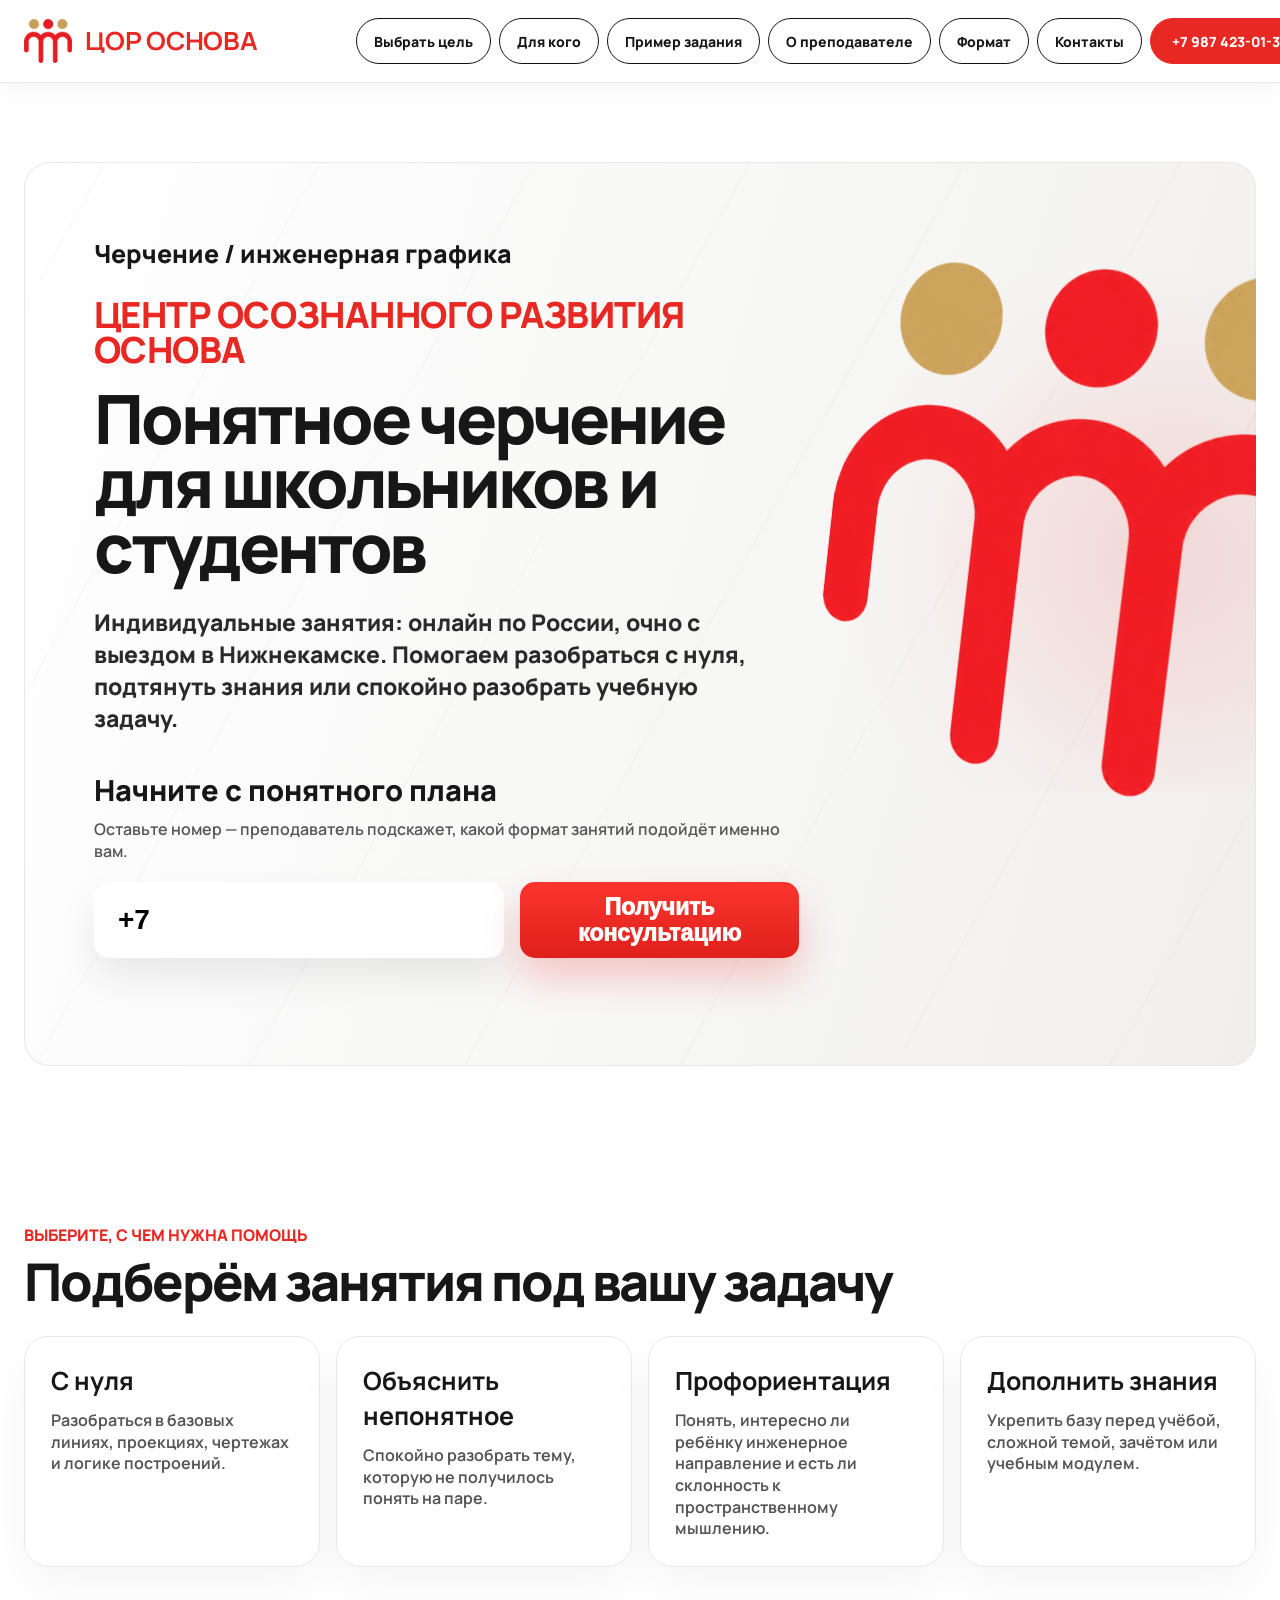
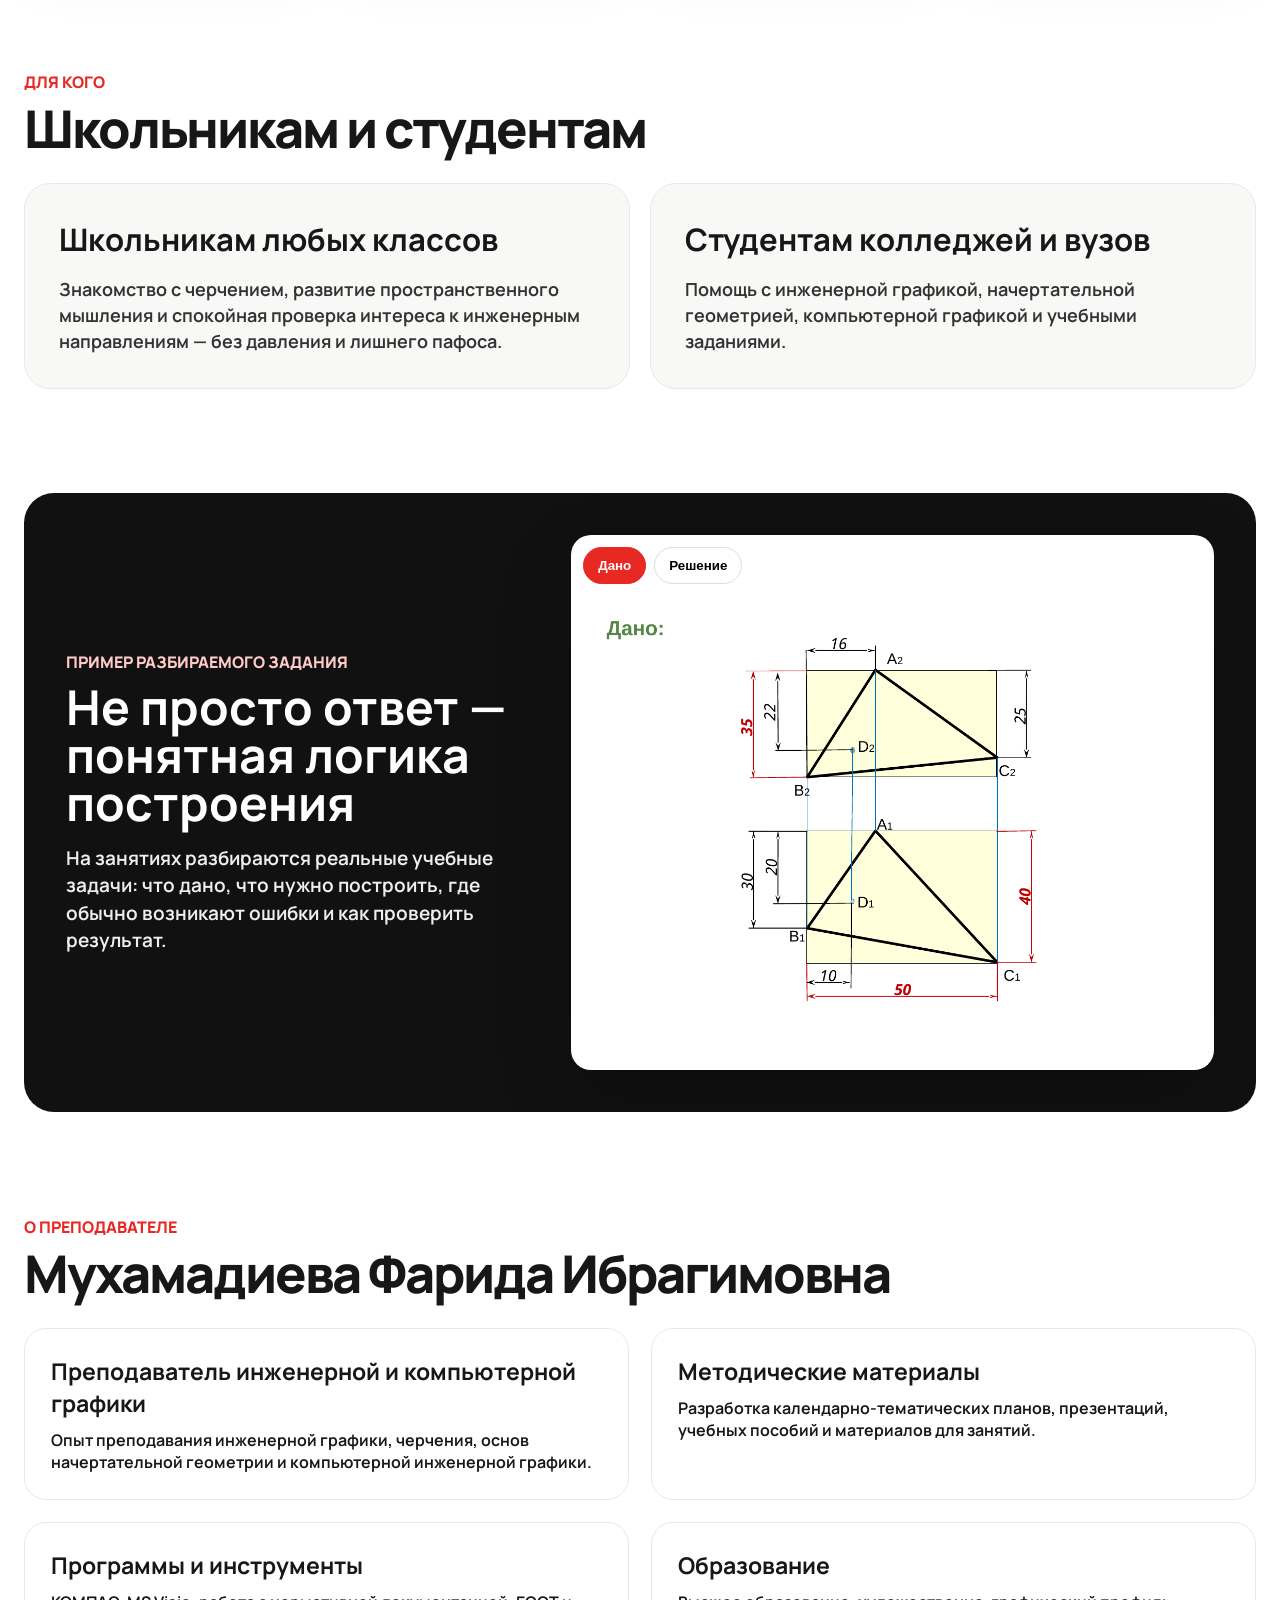
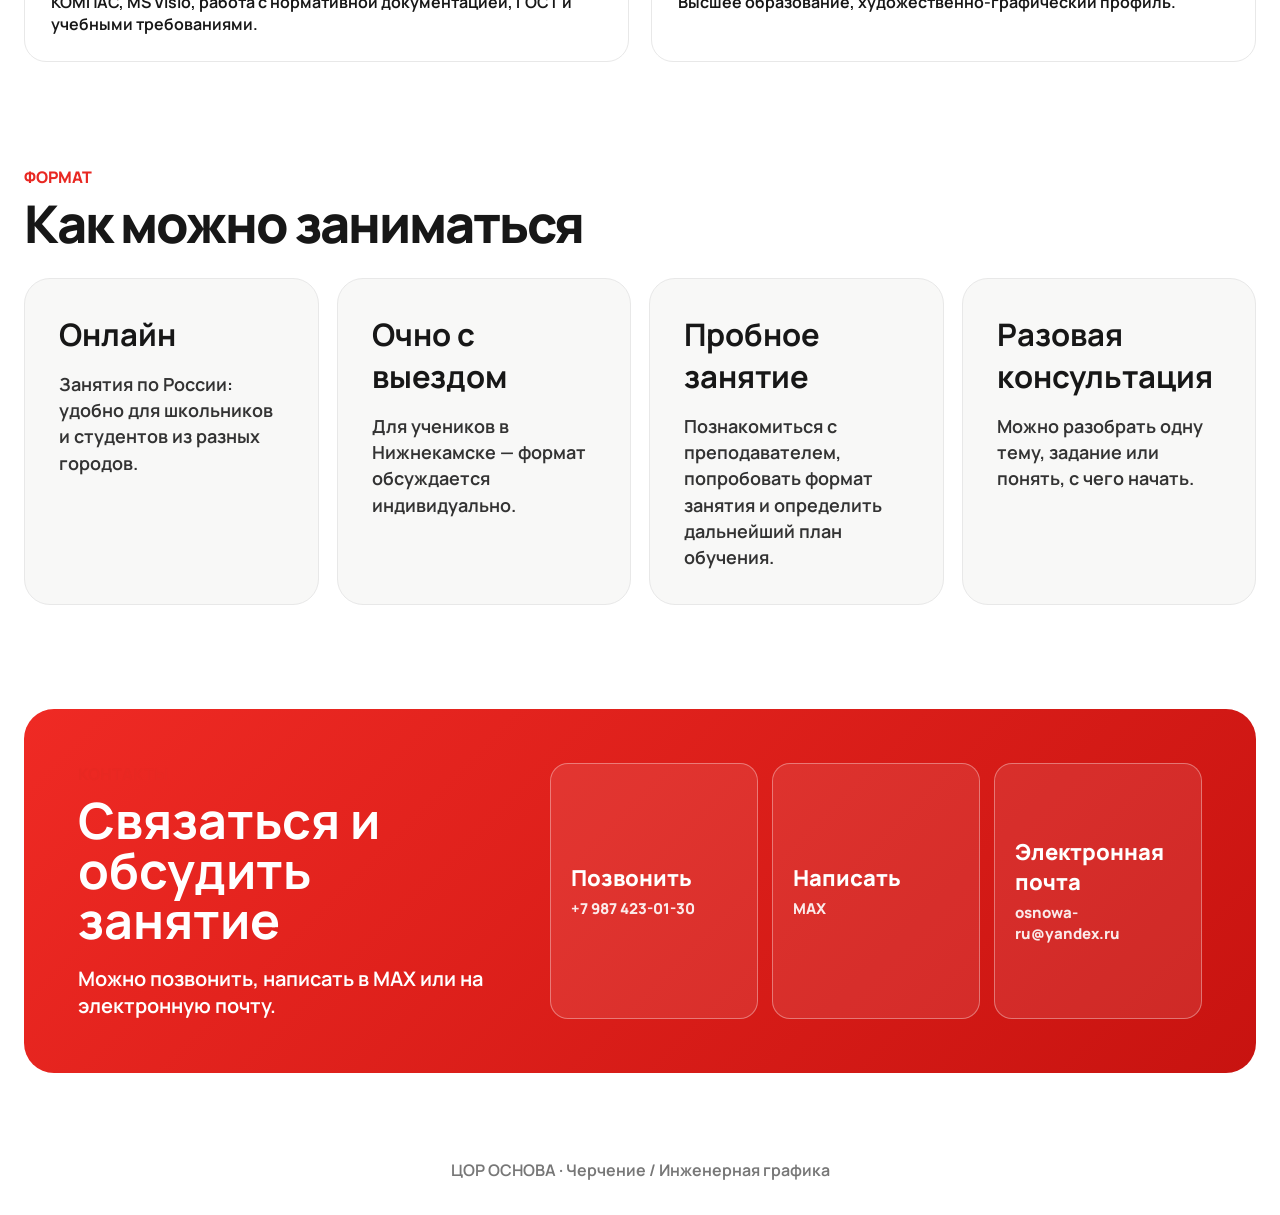
==== index.html @ dd980046 "Add files via upload" ====
<!doctype html>
<html lang="ru">
<head>
  <meta charset="utf-8" />
  <meta name="viewport" content="width=device-width, initial-scale=1" />
  <title>ЦОР ОСНОВА — Черчение / Инженерная графика</title>
  <meta name="description" content="Индивидуальные занятия по черчению и инженерной графике для школьников и студентов: онлайн по России, очно с выездом в Нижнекамске." />
  <link rel="icon" href="assets/favicon.png" />
  <link rel="apple-touch-icon" href="favicon/favicon-180.png" />
  <meta property="og:title" content="ЦОР ОСНОВА — Черчение / Инженерная графика" />
  <meta property="og:description" content="Индивидуальные занятия по черчению и инженерной графике для школьников и студентов." />
  <meta property="og:image" content="assets/og-image.png" />
  <link rel="stylesheet" href="css/style.css" />
  <link rel="stylesheet" href="css/responsive.css" />
  <link rel="stylesheet" href="css/animations.css" />
</head>
<body>
<div class="page">
<header class="topbar">
  <div class="wrap nav">
    <a class="brand" href="#top" aria-label="ЦОР ОСНОВА"><img src="assets/logo-symbol.png" alt=""><span>ЦОР ОСНОВА</span></a>
    <nav class="menu" aria-label="Навигация">
      <a class="pill" href="#goal">Выбрать цель</a><a class="pill" href="#for">Для кого</a><a class="pill" href="#task">Пример задания</a><a class="pill" href="#about">О преподавателе</a><a class="pill" href="#format">Формат</a><a class="pill" href="#contacts">Контакты</a><a class="pill phone" href="tel:+79874230130">+7 987 423-01-30</a>
    </nav>
  </div>
</header>
<main id="top">
  <section class="hero">
    <div class="wrap hero-card">
      <div class="hero-content">
        <div class="eyebrow">Черчение / инженерная графика</div>
        <div class="center-name">Центр осознанного развития ОСНОВА</div>
        <h1 class="h1">Понятное черчение для школьников и студентов</h1>
        <p class="lead">Индивидуальные занятия: онлайн по России, очно с выездом в Нижнекамске. Помогаем разобраться с нуля, подтянуть знания или спокойно разобрать учебную задачу.</p>
        <h2 class="form-title">Начните с понятного плана</h2>
        <p class="form-sub">Оставьте номер — преподаватель подскажет, какой формат занятий подойдёт именно вам.</p>
        <form class="lead-form" id="leadForm">
          <input class="phone-input" id="phoneInput" inputmode="numeric" autocomplete="tel" value="+7" aria-label="Номер телефона" />
          <button class="submit" type="submit">Получить<br>консультацию</button>
        </form>
        <div class="status" id="status"></div>
      </div>
      <div class="hero-logo" aria-hidden="true"><img src="assets/logo-symbol.png" alt=""></div>
    </div>
  </section>

  <section id="goal"><div class="wrap"><div class="section-kicker">Выберите, с чем нужна помощь</div><h2 class="section-title">Подберём занятия под вашу задачу</h2><div class="choices"><article class="choice"><h3>С нуля</h3><p>Разобраться в базовых линиях, проекциях, чертежах и логике построений.</p></article><article class="choice"><h3>Объяснить непонятное</h3><p>Спокойно разобрать тему, которую не получилось понять на паре.</p></article><article class="choice"><h3>Профориентация</h3><p>Понять, интересно ли ребёнку инженерное направление и есть ли склонность к пространственному мышлению.</p></article><article class="choice"><h3>Дополнить знания</h3><p>Укрепить базу перед учёбой, сложной темой, зачётом или учебным модулем.</p></article></div></div></section>

  <section id="for"><div class="wrap"><div class="section-kicker">Для кого</div><h2 class="section-title">Школьникам и студентам</h2><div class="audience"><article class="big-card"><h3>Школьникам любых классов</h3><p>Знакомство с черчением, развитие пространственного мышления и спокойная проверка интереса к инженерным направлениям — без давления и лишнего пафоса.</p></article><article class="big-card"><h3>Студентам колледжей и вузов</h3><p>Помощь с инженерной графикой, начертательной геометрией, компьютерной графикой и учебными заданиями.</p></article></div></div></section>

  <section id="task"><div class="wrap task"><div><div class="section-kicker">Пример разбираемого задания</div><h2>Не просто ответ — понятная логика построения</h2><p>На занятиях разбираются реальные учебные задачи: что дано, что нужно построить, где обычно возникают ошибки и как проверить результат.</p></div><div class="slides"><div class="slide-tabs"><button class="tab active" data-slide="given">Дано</button><button class="tab" data-slide="solution">Решение</button></div><img id="taskImg" src="assets/task-given.png" alt="Пример задания из презентации"></div></div></section>

  <section id="about"><div class="wrap"><div class="section-kicker">О преподавателе</div><h2 class="section-title">Мухамадиева Фарида Ибрагимовна</h2><div class="portfolio"><article class="fact"><b>Преподаватель инженерной и компьютерной графики</b>Опыт преподавания инженерной графики, черчения, основ начертательной геометрии и компьютерной инженерной графики.</article><article class="fact"><b>Методические материалы</b>Разработка календарно-тематических планов, презентаций, учебных пособий и материалов для занятий.</article><article class="fact"><b>Программы и инструменты</b>КОМПАС, MS Visio, работа с нормативной документацией, ГОСТ и учебными требованиями.</article><article class="fact"><b>Образование</b>Высшее образование, художественно-графический профиль.</article></div></div></section>

  <section id="format"><div class="wrap"><div class="section-kicker">Формат</div><h2 class="section-title">Как можно заниматься</h2><div class="format"><article class="big-card"><h3>Онлайн</h3><p>Занятия по России: удобно для школьников и студентов из разных городов.</p></article><article class="big-card"><h3>Очно с выездом</h3><p>Для учеников в Нижнекамске — формат обсуждается индивидуально.</p></article><article class="big-card"><h3>Пробное занятие</h3><p>Познакомиться с преподавателем, попробовать формат занятия и определить дальнейший план обучения.</p></article><article class="big-card"><h3>Разовая консультация</h3><p>Можно разобрать одну тему, задание или понять, с чего начать.</p></article></div></div></section>

  <section id="contacts"><div class="wrap contact"><div><div class="section-kicker">Контакты</div><h2>Связаться и обсудить занятие</h2><p>Можно позвонить, написать в MAX или на электронную почту.</p></div><div class="contact-grid"><a class="contact-btn" href="tel:+79874230130">Позвонить<span>+7 987 423-01-30</span></a><a class="contact-btn" id="maxLink" href="max://user/+79874230130">Написать<span>MAX</span></a><a class="contact-btn" href="mailto:osnowa-ru@yandex.ru">Электронная почта<span>osnowa-ru@yandex.ru</span></a></div></div></section>
</main><footer class="footer">ЦОР ОСНОВА · Черчение / Инженерная графика</footer></div>
<div class="modal" id="setupModal"><div class="modal-card"><h3>Заявка готова, но Telegram ещё не подключён</h3><p>Чтобы номер реально приходил Фариде в Telegram, нужно вставить адрес Cloudflare Worker в строку <code>LEAD_ENDPOINT</code> в файле сайта.</p><p>Пока можно связаться через кнопки в блоке контактов.</p><button id="closeModal">Понятно</button></div></div>
<script src="js/app.js"></script>
</body>
</html>
---- css/style.css ----
@import url('https://fonts.googleapis.com/css2?family=Manrope:wght@500;600;700;800;900&display=swap');

    :root{--red:#e82822;--red2:#c91713;--black:#171717;--muted:#5e5e5e;--gold:#caa059;--line:#e8e8e8;--bg:#f7f7f6;--card:#fff;--radius:30px;--shadow:0 24px 70px rgba(15,15,15,.09);}
    *{box-sizing:border-box} html{scroll-behavior:smooth} body{margin:0;padding-top:82px;background:#fff;color:var(--black);font-family:Manrope,Inter,Arial,sans-serif;font-weight:650} a{text-decoration:none;color:inherit} img{max-width:100%;display:block;-webkit-user-drag:none;user-select:none} .page{overflow:hidden}.wrap{width:min(1280px,calc(100% - 48px));margin:auto}.topbar{position:fixed;top:0;left:0;right:0;width:100%;z-index:9999;background:rgba(255,255,255,.94);backdrop-filter:blur(16px);-webkit-backdrop-filter:blur(16px);border-bottom:1px solid var(--line);box-shadow:0 8px 24px rgba(0,0,0,.04)}.nav{height:82px;display:flex;align-items:center;gap:14px;flex-wrap:nowrap}.brand{display:flex;align-items:center;gap:13px;min-width:272px;margin-right:46px;white-space:nowrap;flex:0 0 auto}.brand img{width:48px;height:48px;object-fit:contain}.brand span{display:inline-block;font-size:25px;line-height:.98;color:var(--red);font-weight:700;letter-spacing:-.25px;text-transform:uppercase;font-family:'Arial Rounded MT Bold','Trebuchet MS',Manrope,Arial,sans-serif;transform:scaleX(1.055);transform-origin:left center}.menu{margin-left:auto;display:flex;align-items:center;gap:8px;flex-wrap:nowrap;min-width:0}.pill{height:46px;padding:0 17px;border:1.8px solid #111;border-radius:999px;display:inline-flex;align-items:center;justify-content:center;font-size:14px;font-weight:900;background:#fff;transition:.2s;white-space:nowrap;flex:0 0 auto}.pill:hover{transform:translateY(-2px);box-shadow:0 10px 25px rgba(0,0,0,.08)}.pill.phone{background:var(--red);border-color:var(--red);color:#fff;padding-inline:21px}.hero{margin-top:28px;margin-bottom:54px}.hero-card{position:relative;min-height:655px;border-radius:26px;background:linear-gradient(105deg,#fff 0%,#f6f6f5 62%,#f1efed 100%);box-shadow:inset 0 0 0 1px #e8e8e8;overflow:hidden;padding:74px 70px}.hero-card:before{content:"";position:absolute;inset:-20%;background:repeating-linear-gradient(119deg,transparent 0 185px,rgba(0,0,0,.055) 186px,transparent 188px);opacity:.38;z-index:0}.hero-card:after{content:"";position:absolute;right:-210px;top:110px;width:620px;height:520px;background:radial-gradient(circle at 50% 55%,rgba(232,40,34,.13) 0%,rgba(232,40,34,.07) 34%,rgba(232,40,34,.025) 55%,rgba(232,40,34,0) 76%);z-index:0;pointer-events:none}.hero-content{position:relative;z-index:2;max-width:705px}.eyebrow{font-size:25px;font-weight:950;margin-bottom:26px}.center-name{color:var(--red);font-size:36px;line-height:.98;font-weight:800;text-transform:uppercase;letter-spacing:-.55px;margin-bottom:18px;max-width:760px;font-family:'Arial Rounded MT Bold','Trebuchet MS',Manrope,Arial,sans-serif}.h1{font-size:68px;line-height:.95;letter-spacing:-3.2px;margin:0 0 28px;font-weight:950}.lead{max-width:680px;font-size:23px;line-height:1.38;margin:0 0 36px;color:#2a2a2a;font-weight:790}.lead b{color:#2a2a2a;font-weight:790}.form-title{font-size:29px;margin:0 0 8px;font-weight:950}.form-sub{margin:0 0 20px;color:#555;font-weight:600;font-size:16px}.lead-form{display:flex;gap:16px;align-items:stretch;max-width:755px}.phone-input{height:76px;flex:1;border:0;border-radius:15px;background:#fff;box-shadow:0 20px 38px rgba(0,0,0,.08);padding:0 24px;font-size:28px;font-weight:900;outline:none}.submit{height:76px;width:330px;border:0;border-radius:15px;background:linear-gradient(180deg,#fb352e,#df201b);color:#fff;font-size:23px;line-height:1.15;font-weight:950;cursor:pointer;box-shadow:0 20px 38px rgba(232,40,34,.24);transition:.2s}.submit:hover{transform:translateY(-2px)}.status{margin-top:12px;min-height:22px;color:#b80e09;font-size:15px;font-weight:800}.hero-logo{position:absolute;z-index:1;right:-92px;top:92px;width:545px;height:545px;transform:perspective(900px) rotateY(-16deg) rotateZ(7deg) translateZ(0);filter:none;opacity:.98;transform-style:preserve-3d}.hero-logo:before,.hero-logo:after{display:none}.hero-logo img{position:relative;z-index:2;width:100%;height:100%;object-fit:contain;filter:contrast(1.04) saturate(1.04);transform:translateZ(18px) scale(1.01);backface-visibility:hidden}section{padding:52px 0}.section-title{font-size:52px;line-height:1;letter-spacing:-2px;margin:0 0 28px;font-weight:950}.section-kicker{color:var(--red);font-weight:950;text-transform:uppercase;margin-bottom:10px}.choices{display:grid;grid-template-columns:repeat(4,1fr);gap:16px}.choice{min-height:185px;border:1px solid var(--line);border-radius:24px;background:#fff;padding:26px;box-shadow:0 20px 50px rgba(0,0,0,.04);transition:.2s}.choice:hover{transform:translateY(-6px);box-shadow:var(--shadow);border-color:#ffd3d0}.choice h3{font-size:25px;margin:0 0 12px}.choice p{margin:0;color:#555;line-height:1.35;font-weight:650}.audience{display:grid;grid-template-columns:1fr 1fr;gap:20px}.big-card{background:#f8f8f7;border:1px solid var(--line);border-radius:26px;padding:34px}.big-card h3{font-size:31px;margin:0 0 16px}.big-card p{font-size:18px;line-height:1.45;color:#333;margin:0}.task{display:grid;grid-template-columns:.85fr 1.15fr;gap:30px;align-items:center;background:#111;color:#fff;border-radius:30px;padding:42px;overflow:hidden}.task .section-kicker{color:#ffcbc8}.task h2{font-size:48px;line-height:1;margin:0 0 18px}.task p{font-size:19px;line-height:1.45;color:#eee;margin:0}.slides{border-radius:20px;background:#fff;padding:12px;box-shadow:0 30px 70px rgba(0,0,0,.25)}.slides img{border-radius:12px}.slide-tabs{display:flex;gap:8px;margin-bottom:10px}.tab{border:1px solid #ddd;background:#fff;border-radius:999px;padding:10px 14px;font-weight:900;cursor:pointer}.tab.active{background:var(--red);border-color:var(--red);color:#fff}.portfolio{display:grid;grid-template-columns:1fr 1fr;gap:22px}.fact{border:1px solid var(--line);border-radius:22px;padding:26px;background:#fff}.fact b{display:block;font-size:23px;margin-bottom:10px}.format{display:grid;grid-template-columns:repeat(4,1fr);gap:18px}.contact{background:linear-gradient(135deg,#ef2a24,#c81310);color:#fff;border-radius:30px;padding:54px;display:grid;grid-template-columns:.8fr 1.2fr;gap:38px}.contact h2{font-size:50px;line-height:1;margin:10px 0 20px}.contact p{font-size:20px;line-height:1.35;margin:0}.contact-grid{display:grid;grid-template-columns:repeat(3,1fr);gap:14px}.contact-btn{min-height:90px;border:1px solid rgba(255,255,255,.35);border-radius:18px;color:#fff;padding:20px;display:flex;flex-direction:column;justify-content:center;font-size:22px;font-weight:950;background:rgba(255,255,255,.09);transition:.2s}.contact-btn:hover{background:rgba(255,255,255,.18);transform:translateY(-2px)}.contact-btn span{font-size:15px;opacity:.9;margin-top:5px}.footer{text-align:center;color:#777;padding:34px 0}.modal{position:fixed;inset:0;background:rgba(0,0,0,.42);display:none;align-items:center;justify-content:center;z-index:60;padding:20px}.modal.open{display:flex}.modal-card{background:#fff;border-radius:22px;padding:28px;width:min(520px,100%);box-shadow:0 30px 120px rgba(0,0,0,.3)}.modal-card h3{font-size:28px;margin:0 0 10px}.modal-card p{color:#555;line-height:1.45}.modal-card code{background:#f4f4f4;padding:3px 6px;border-radius:6px}.modal-card button{margin-top:12px;background:#111;color:#fff;border:0;border-radius:12px;padding:14px 20px;font-weight:900;cursor:pointer}
    @media(max-width:1180px){.brand{min-width:auto;margin-right:22px}.brand span{font-size:23px;transform:scaleX(1.035)}.pill{padding:0 14px;font-size:13px}.hero-logo{right:-150px}.h1{font-size:58px}.center-name{font-size:31px}.choices{grid-template-columns:repeat(2,1fr)}.format{grid-template-columns:repeat(2,1fr)}}
    @media(max-width:900px){.nav{height:auto;padding:16px 0;align-items:flex-start;flex-direction:column}.menu{margin:0;width:100%;overflow-x:auto;padding-bottom:8px}.pill{flex:0 0 auto}.hero-card{padding:42px 28px;min-height:720px}.hero-logo{right:-95px;top:430px;width:350px;height:350px;opacity:.42}.h1{font-size:45px}.center-name{font-size:26px}.lead{font-size:19px}.lead-form{flex-direction:column}.submit{width:100%}.audience,.task,.portfolio,.format,.contact{grid-template-columns:1fr}.choices{grid-template-columns:1fr}.section-title{font-size:40px}.contact-grid{grid-template-columns:1fr}.wrap{width:min(100% - 28px,1280px)}}
---- css/responsive.css ----
/* Responsive rules are included in css/style.css to keep layout identical to v14. */
---- css/animations.css ----
/* Reserved for future animation tweaks. */
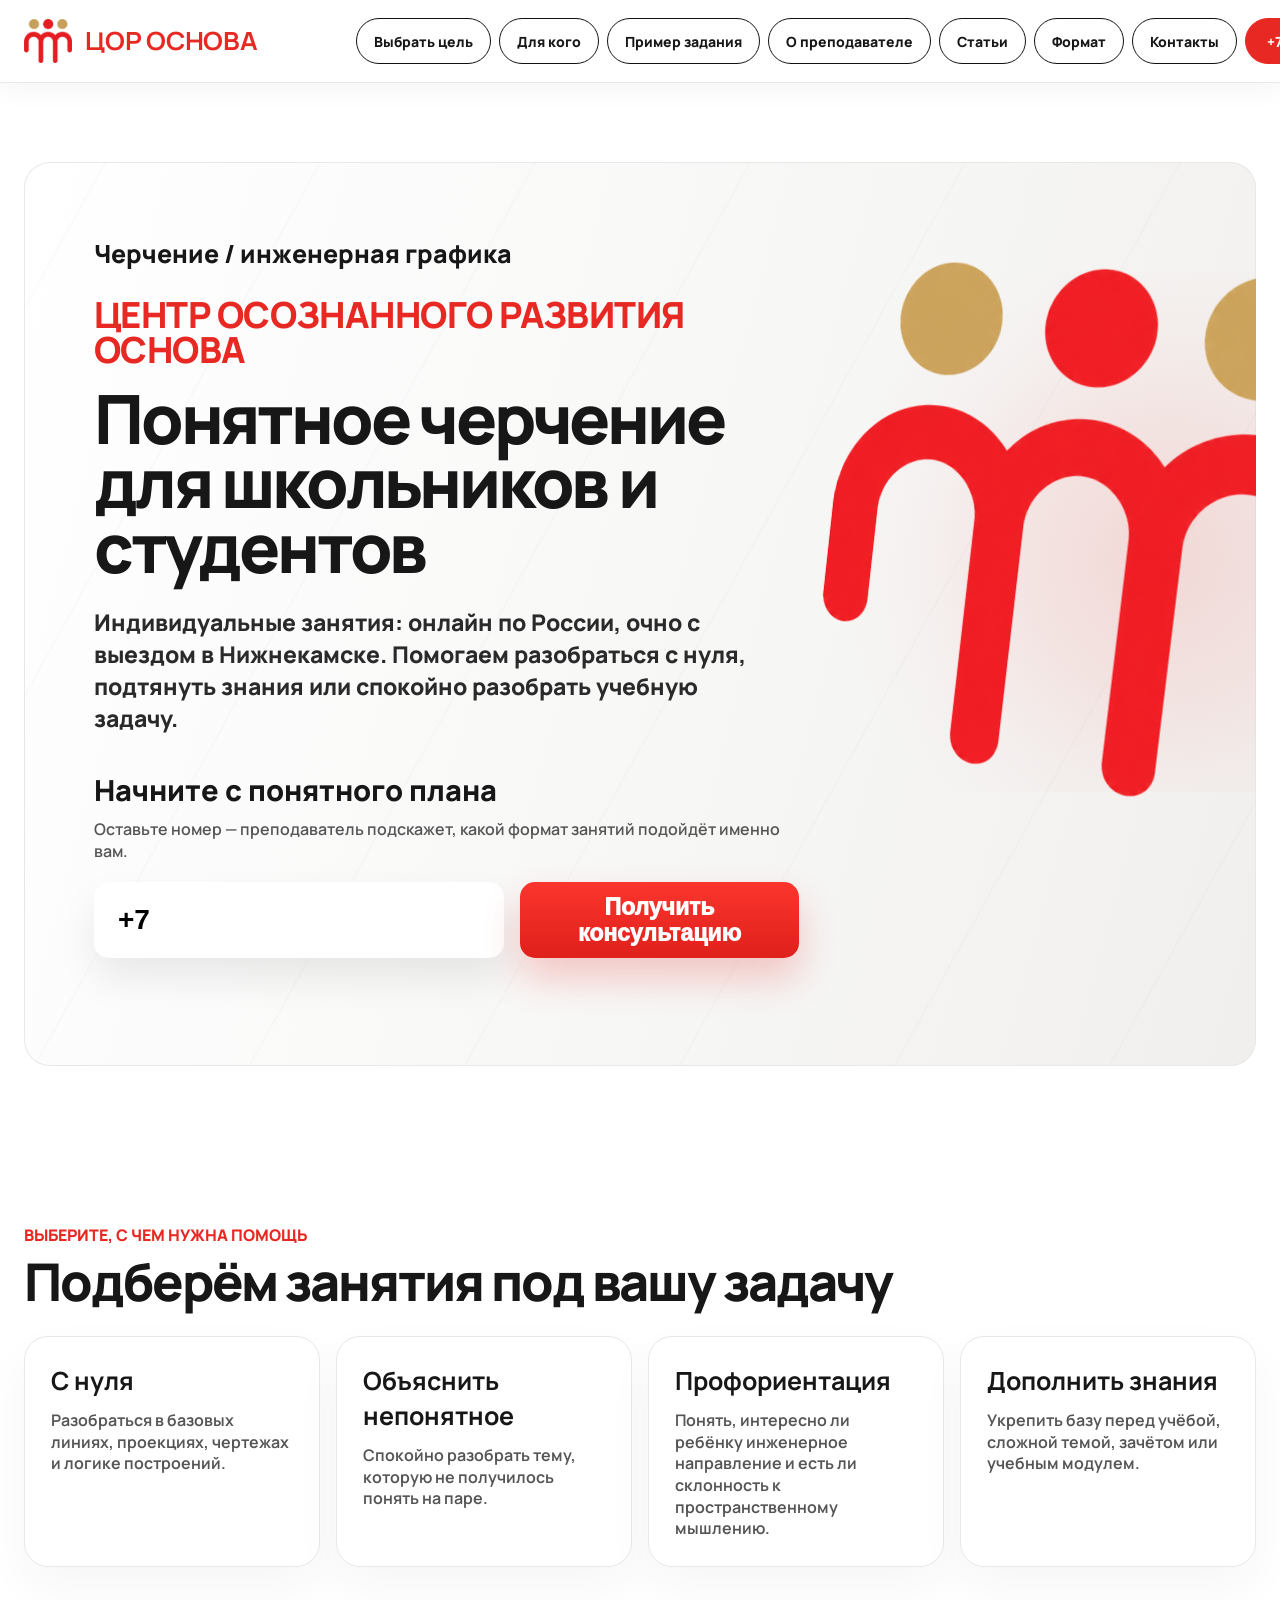
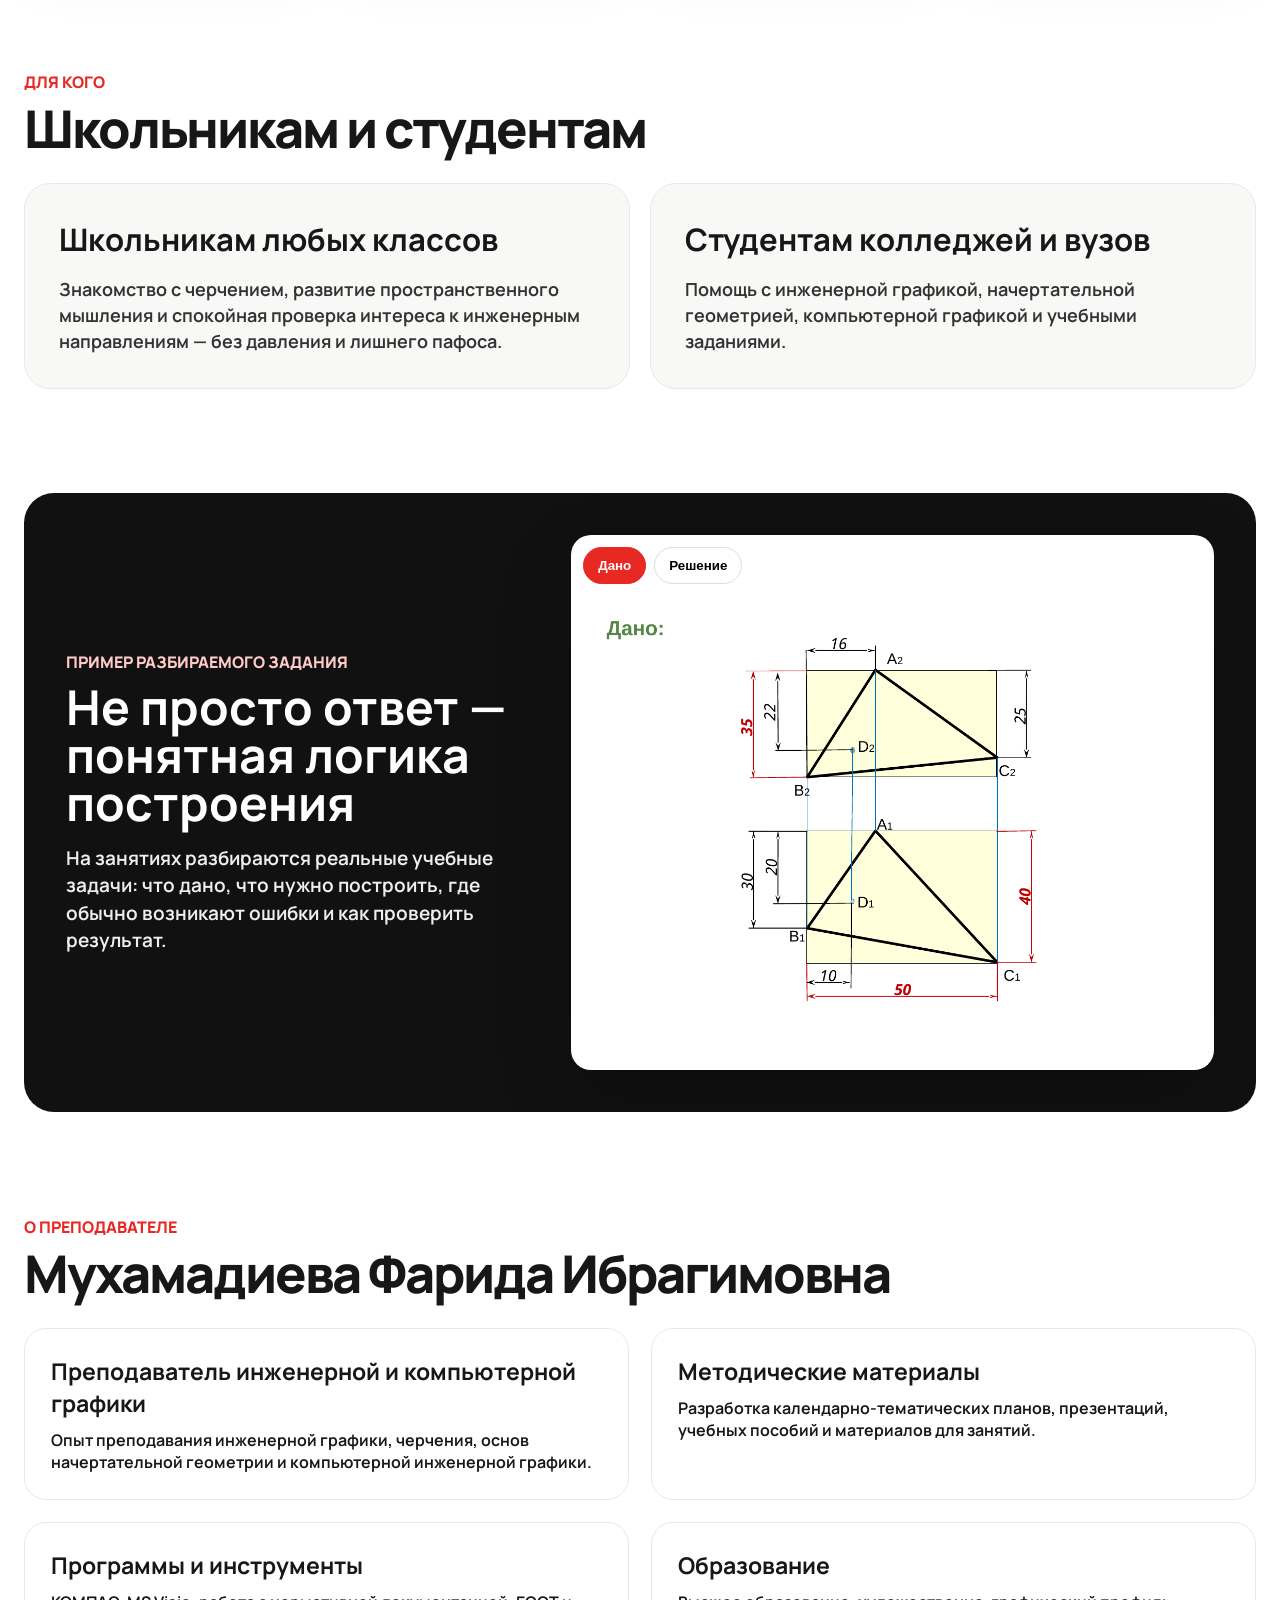
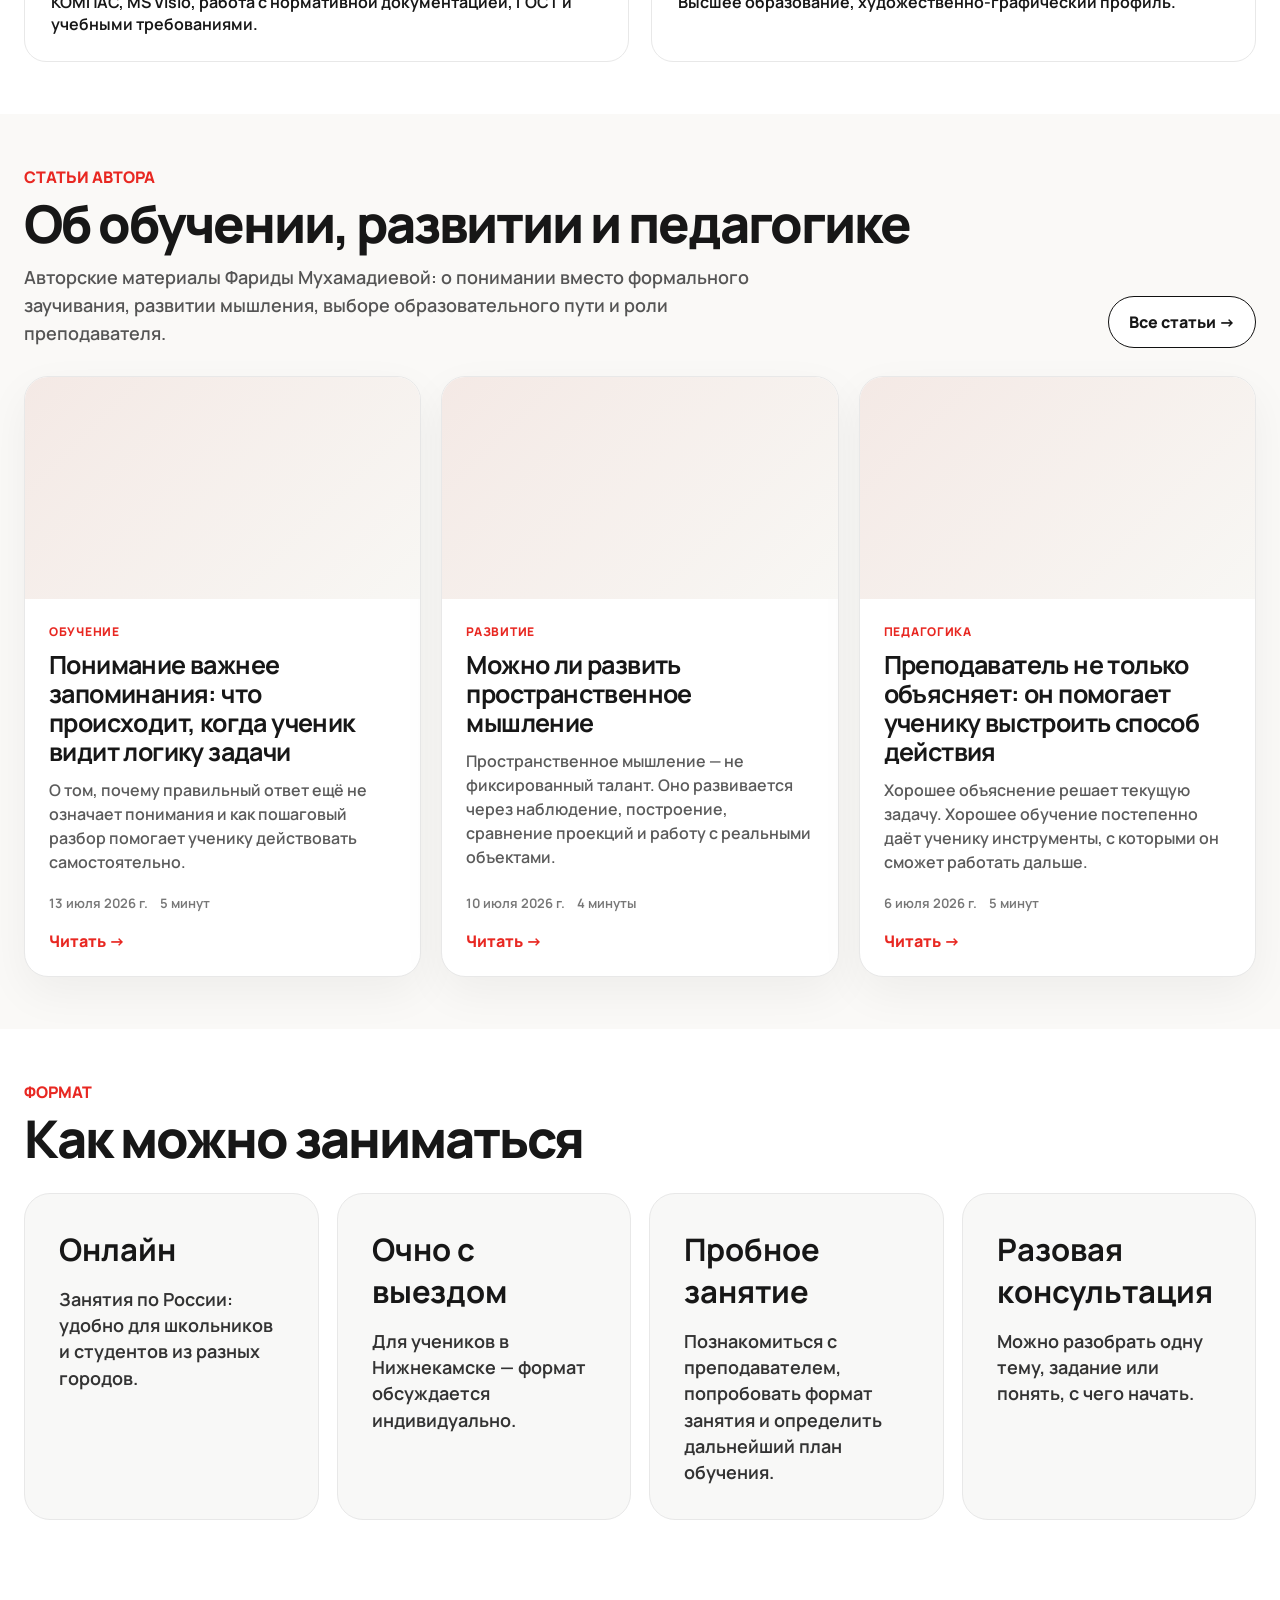
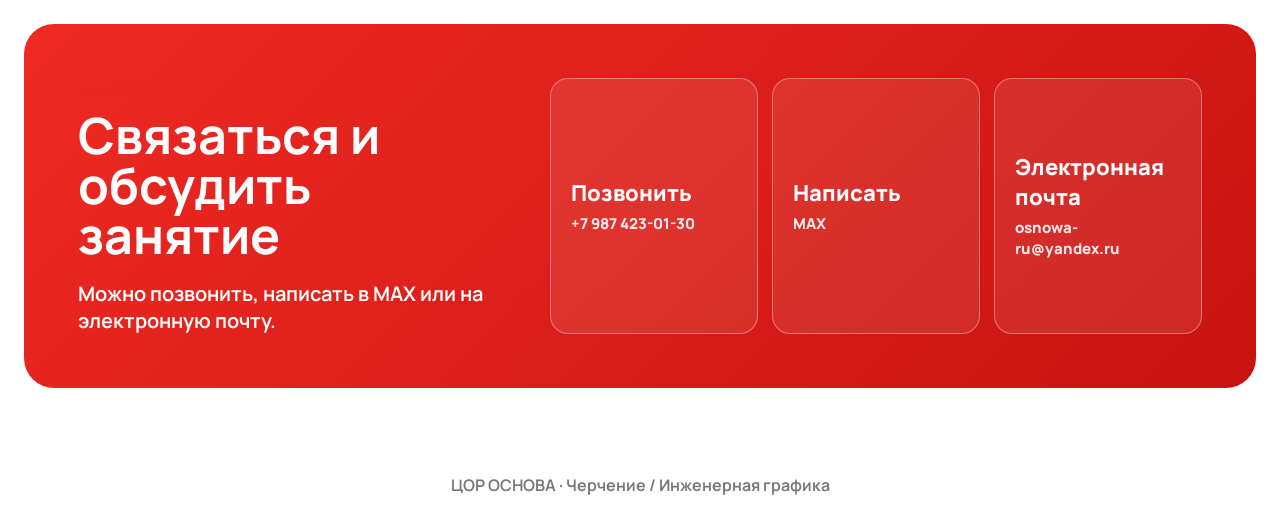
==== commit 93fcfb2d: "Add files via upload" ====
--- a/index.html
+++ b/index.html
@@ -19,8 +19,9 @@
 <header class="topbar">
   <div class="wrap nav">
     <a class="brand" href="#top" aria-label="ЦОР ОСНОВА"><img src="assets/logo-symbol.png" alt=""><span>ЦОР ОСНОВА</span></a>
-    <nav class="menu" aria-label="Навигация">
-      <a class="pill" href="#goal">Выбрать цель</a><a class="pill" href="#for">Для кого</a><a class="pill" href="#task">Пример задания</a><a class="pill" href="#about">О преподавателе</a><a class="pill" href="#format">Формат</a><a class="pill" href="#contacts">Контакты</a><a class="pill phone" href="tel:+79874230130">+7 987 423-01-30</a>
+    <button class="menu-toggle" id="menuToggle" type="button" aria-label="Открыть меню" aria-expanded="false"><span></span><span></span><span></span></button>
+    <nav class="menu" id="mainMenu" aria-label="Навигация">
+      <a class="pill" href="#goal">Выбрать цель</a><a class="pill" href="#for">Для кого</a><a class="pill" href="#task">Пример задания</a><a class="pill" href="#about">О преподавателе</a><a class="pill" href="#articles">Статьи</a><a class="pill" href="#format">Формат</a><a class="pill" href="#contacts">Контакты</a><a class="pill phone" href="tel:+79874230130">+7 987 423-01-30</a>
     </nav>
   </div>
 </header>
@@ -35,7 +36,7 @@
         <h2 class="form-title">Начните с понятного плана</h2>
         <p class="form-sub">Оставьте номер — преподаватель подскажет, какой формат занятий подойдёт именно вам.</p>
         <form class="lead-form" id="leadForm">
-          <input class="phone-input" id="phoneInput" inputmode="numeric" autocomplete="tel" value="+7" aria-label="Номер телефона" />
+          <input class="phone-input" id="phoneInput" inputmode="tel" autocomplete="tel" enterkeyhint="send" value="+7" aria-label="Номер телефона" />
           <button class="submit" type="submit">Получить<br>консультацию</button>
         </form>
         <div class="status" id="status"></div>
@@ -52,11 +53,17 @@
 
   <section id="about"><div class="wrap"><div class="section-kicker">О преподавателе</div><h2 class="section-title">Мухамадиева Фарида Ибрагимовна</h2><div class="portfolio"><article class="fact"><b>Преподаватель инженерной и компьютерной графики</b>Опыт преподавания инженерной графики, черчения, основ начертательной геометрии и компьютерной инженерной графики.</article><article class="fact"><b>Методические материалы</b>Разработка календарно-тематических планов, презентаций, учебных пособий и материалов для занятий.</article><article class="fact"><b>Программы и инструменты</b>КОМПАС, MS Visio, работа с нормативной документацией, ГОСТ и учебными требованиями.</article><article class="fact"><b>Образование</b>Высшее образование, художественно-графический профиль.</article></div></div></section>
 
+
+  <section id="articles" class="articles-home"><div class="wrap"><div class="articles-head"><div><div class="section-kicker">Статьи автора</div><h2 class="section-title">Об обучении, развитии и педагогике</h2><p class="articles-intro">Авторские материалы Фариды Мухамадиевой: о понимании вместо формального заучивания, развитии мышления, выборе образовательного пути и роли преподавателя.</p></div><a class="articles-all" href="articles.html">Все статьи →</a></div><div class="article-grid" id="homeArticles"><article class="article-card article-loading"><div class="article-cover"></div><div class="article-body"><span class="article-category">Загрузка</span><h3>Загружаем статьи…</h3></div></article></div></div></section>
+
   <section id="format"><div class="wrap"><div class="section-kicker">Формат</div><h2 class="section-title">Как можно заниматься</h2><div class="format"><article class="big-card"><h3>Онлайн</h3><p>Занятия по России: удобно для школьников и студентов из разных городов.</p></article><article class="big-card"><h3>Очно с выездом</h3><p>Для учеников в Нижнекамске — формат обсуждается индивидуально.</p></article><article class="big-card"><h3>Пробное занятие</h3><p>Познакомиться с преподавателем, попробовать формат занятия и определить дальнейший план обучения.</p></article><article class="big-card"><h3>Разовая консультация</h3><p>Можно разобрать одну тему, задание или понять, с чего начать.</p></article></div></div></section>
 
   <section id="contacts"><div class="wrap contact"><div><div class="section-kicker">Контакты</div><h2>Связаться и обсудить занятие</h2><p>Можно позвонить, написать в MAX или на электронную почту.</p></div><div class="contact-grid"><a class="contact-btn" href="tel:+79874230130">Позвонить<span>+7 987 423-01-30</span></a><a class="contact-btn" id="maxLink" href="max://user/+79874230130">Написать<span>MAX</span></a><a class="contact-btn" href="mailto:osnowa-ru@yandex.ru">Электронная почта<span>osnowa-ru@yandex.ru</span></a></div></div></section>
-</main><footer class="footer">ЦОР ОСНОВА · Черчение / Инженерная графика</footer></div>
+</main><a class="mobile-cta" href="#top" id="mobileCta">Получить консультацию</a><footer class="footer">ЦОР ОСНОВА · Черчение / Инженерная графика</footer></div>
 <div class="modal" id="setupModal"><div class="modal-card"><h3>Заявка готова, но Telegram ещё не подключён</h3><p>Чтобы номер реально приходил Фариде в Telegram, нужно вставить адрес Cloudflare Worker в строку <code>LEAD_ENDPOINT</code> в файле сайта.</p><p>Пока можно связаться через кнопки в блоке контактов.</p><button id="closeModal">Понятно</button></div></div>
+<script src="js/header.js"></script>
+<script src="js/articles-config.js"></script>
+<script src="js/articles.js"></script>
 <script src="js/app.js"></script>
 </body>
 </html>
--- a/css/style.css
+++ b/css/style.css
@@ -4,4 +4,53 @@
     *{box-sizing:border-box} html{scroll-behavior:smooth} body{margin:0;padding-top:82px;background:#fff;color:var(--black);font-family:Manrope,Inter,Arial,sans-serif;font-weight:650} a{text-decoration:none;color:inherit} img{max-width:100%;display:block;-webkit-user-drag:none;user-select:none} .page{overflow:hidden}.wrap{width:min(1280px,calc(100% - 48px));margin:auto}.topbar{position:fixed;top:0;left:0;right:0;width:100%;z-index:9999;background:rgba(255,255,255,.94);backdrop-filter:blur(16px);-webkit-backdrop-filter:blur(16px);border-bottom:1px solid var(--line);box-shadow:0 8px 24px rgba(0,0,0,.04)}.nav{height:82px;display:flex;align-items:center;gap:14px;flex-wrap:nowrap}.brand{display:flex;align-items:center;gap:13px;min-width:272px;margin-right:46px;white-space:nowrap;flex:0 0 auto}.brand img{width:48px;height:48px;object-fit:contain}.brand span{display:inline-block;font-size:25px;line-height:.98;color:var(--red);font-weight:700;letter-spacing:-.25px;text-transform:uppercase;font-family:'Arial Rounded MT Bold','Trebuchet MS',Manrope,Arial,sans-serif;transform:scaleX(1.055);transform-origin:left center}.menu{margin-left:auto;display:flex;align-items:center;gap:8px;flex-wrap:nowrap;min-width:0}.pill{height:46px;padding:0 17px;border:1.8px solid #111;border-radius:999px;display:inline-flex;align-items:center;justify-content:center;font-size:14px;font-weight:900;background:#fff;transition:.2s;white-space:nowrap;flex:0 0 auto}.pill:hover{transform:translateY(-2px);box-shadow:0 10px 25px rgba(0,0,0,.08)}.pill.phone{background:var(--red);border-color:var(--red);color:#fff;padding-inline:21px}.hero{margin-top:28px;margin-bottom:54px}.hero-card{position:relative;min-height:655px;border-radius:26px;background:linear-gradient(105deg,#fff 0%,#f6f6f5 62%,#f1efed 100%);box-shadow:inset 0 0 0 1px #e8e8e8;overflow:hidden;padding:74px 70px}.hero-card:before{content:"";position:absolute;inset:-20%;background:repeating-linear-gradient(119deg,transparent 0 185px,rgba(0,0,0,.055) 186px,transparent 188px);opacity:.38;z-index:0}.hero-card:after{content:"";position:absolute;right:-210px;top:110px;width:620px;height:520px;background:radial-gradient(circle at 50% 55%,rgba(232,40,34,.13) 0%,rgba(232,40,34,.07) 34%,rgba(232,40,34,.025) 55%,rgba(232,40,34,0) 76%);z-index:0;pointer-events:none}.hero-content{position:relative;z-index:2;max-width:705px}.eyebrow{font-size:25px;font-weight:950;margin-bottom:26px}.center-name{color:var(--red);font-size:36px;line-height:.98;font-weight:800;text-transform:uppercase;letter-spacing:-.55px;margin-bottom:18px;max-width:760px;font-family:'Arial Rounded MT Bold','Trebuchet MS',Manrope,Arial,sans-serif}.h1{font-size:68px;line-height:.95;letter-spacing:-3.2px;margin:0 0 28px;font-weight:950}.lead{max-width:680px;font-size:23px;line-height:1.38;margin:0 0 36px;color:#2a2a2a;font-weight:790}.lead b{color:#2a2a2a;font-weight:790}.form-title{font-size:29px;margin:0 0 8px;font-weight:950}.form-sub{margin:0 0 20px;color:#555;font-weight:600;font-size:16px}.lead-form{display:flex;gap:16px;align-items:stretch;max-width:755px}.phone-input{height:76px;flex:1;border:0;border-radius:15px;background:#fff;box-shadow:0 20px 38px rgba(0,0,0,.08);padding:0 24px;font-size:28px;font-weight:900;outline:none}.submit{height:76px;width:330px;border:0;border-radius:15px;background:linear-gradient(180deg,#fb352e,#df201b);color:#fff;font-size:23px;line-height:1.15;font-weight:950;cursor:pointer;box-shadow:0 20px 38px rgba(232,40,34,.24);transition:.2s}.submit:hover{transform:translateY(-2px)}.status{margin-top:12px;min-height:22px;color:#b80e09;font-size:15px;font-weight:800}.hero-logo{position:absolute;z-index:1;right:-92px;top:92px;width:545px;height:545px;transform:perspective(900px) rotateY(-16deg) rotateZ(7deg) translateZ(0);filter:none;opacity:.98;transform-style:preserve-3d}.hero-logo:before,.hero-logo:after{display:none}.hero-logo img{position:relative;z-index:2;width:100%;height:100%;object-fit:contain;filter:contrast(1.04) saturate(1.04);transform:translateZ(18px) scale(1.01);backface-visibility:hidden}section{padding:52px 0}.section-title{font-size:52px;line-height:1;letter-spacing:-2px;margin:0 0 28px;font-weight:950}.section-kicker{color:var(--red);font-weight:950;text-transform:uppercase;margin-bottom:10px}.choices{display:grid;grid-template-columns:repeat(4,1fr);gap:16px}.choice{min-height:185px;border:1px solid var(--line);border-radius:24px;background:#fff;padding:26px;box-shadow:0 20px 50px rgba(0,0,0,.04);transition:.2s}.choice:hover{transform:translateY(-6px);box-shadow:var(--shadow);border-color:#ffd3d0}.choice h3{font-size:25px;margin:0 0 12px}.choice p{margin:0;color:#555;line-height:1.35;font-weight:650}.audience{display:grid;grid-template-columns:1fr 1fr;gap:20px}.big-card{background:#f8f8f7;border:1px solid var(--line);border-radius:26px;padding:34px}.big-card h3{font-size:31px;margin:0 0 16px}.big-card p{font-size:18px;line-height:1.45;color:#333;margin:0}.task{display:grid;grid-template-columns:.85fr 1.15fr;gap:30px;align-items:center;background:#111;color:#fff;border-radius:30px;padding:42px;overflow:hidden}.task .section-kicker{color:#ffcbc8}.task h2{font-size:48px;line-height:1;margin:0 0 18px}.task p{font-size:19px;line-height:1.45;color:#eee;margin:0}.slides{border-radius:20px;background:#fff;padding:12px;box-shadow:0 30px 70px rgba(0,0,0,.25)}.slides img{border-radius:12px}.slide-tabs{display:flex;gap:8px;margin-bottom:10px}.tab{border:1px solid #ddd;background:#fff;border-radius:999px;padding:10px 14px;font-weight:900;cursor:pointer}.tab.active{background:var(--red);border-color:var(--red);color:#fff}.portfolio{display:grid;grid-template-columns:1fr 1fr;gap:22px}.fact{border:1px solid var(--line);border-radius:22px;padding:26px;background:#fff}.fact b{display:block;font-size:23px;margin-bottom:10px}.format{display:grid;grid-template-columns:repeat(4,1fr);gap:18px}.contact{background:linear-gradient(135deg,#ef2a24,#c81310);color:#fff;border-radius:30px;padding:54px;display:grid;grid-template-columns:.8fr 1.2fr;gap:38px}.contact h2{font-size:50px;line-height:1;margin:10px 0 20px}.contact p{font-size:20px;line-height:1.35;margin:0}.contact-grid{display:grid;grid-template-columns:repeat(3,1fr);gap:14px}.contact-btn{min-height:90px;border:1px solid rgba(255,255,255,.35);border-radius:18px;color:#fff;padding:20px;display:flex;flex-direction:column;justify-content:center;font-size:22px;font-weight:950;background:rgba(255,255,255,.09);transition:.2s}.contact-btn:hover{background:rgba(255,255,255,.18);transform:translateY(-2px)}.contact-btn span{font-size:15px;opacity:.9;margin-top:5px}.footer{text-align:center;color:#777;padding:34px 0}.modal{position:fixed;inset:0;background:rgba(0,0,0,.42);display:none;align-items:center;justify-content:center;z-index:60;padding:20px}.modal.open{display:flex}.modal-card{background:#fff;border-radius:22px;padding:28px;width:min(520px,100%);box-shadow:0 30px 120px rgba(0,0,0,.3)}.modal-card h3{font-size:28px;margin:0 0 10px}.modal-card p{color:#555;line-height:1.45}.modal-card code{background:#f4f4f4;padding:3px 6px;border-radius:6px}.modal-card button{margin-top:12px;background:#111;color:#fff;border:0;border-radius:12px;padding:14px 20px;font-weight:900;cursor:pointer}
     @media(max-width:1180px){.brand{min-width:auto;margin-right:22px}.brand span{font-size:23px;transform:scaleX(1.035)}.pill{padding:0 14px;font-size:13px}.hero-logo{right:-150px}.h1{font-size:58px}.center-name{font-size:31px}.choices{grid-template-columns:repeat(2,1fr)}.format{grid-template-columns:repeat(2,1fr)}}
     @media(max-width:900px){.nav{height:auto;padding:16px 0;align-items:flex-start;flex-direction:column}.menu{margin:0;width:100%;overflow-x:auto;padding-bottom:8px}.pill{flex:0 0 auto}.hero-card{padding:42px 28px;min-height:720px}.hero-logo{right:-95px;top:430px;width:350px;height:350px;opacity:.42}.h1{font-size:45px}.center-name{font-size:26px}.lead{font-size:19px}.lead-form{flex-direction:column}.submit{width:100%}.audience,.task,.portfolio,.format,.contact{grid-template-columns:1fr}.choices{grid-template-columns:1fr}.section-title{font-size:40px}.contact-grid{grid-template-columns:1fr}.wrap{width:min(100% - 28px,1280px)}}
-  +  
+
+/* Авторские статьи */
+.articles-home{background:#faf9f7}
+.articles-head{display:flex;align-items:flex-end;justify-content:space-between;gap:28px;margin-bottom:28px}
+.articles-head .section-title{margin-bottom:14px}
+.articles-intro{max-width:780px;margin:0;color:#555;font-size:18px;line-height:1.55;font-weight:600}
+.articles-all{flex:0 0 auto;border:1.8px solid #111;border-radius:999px;padding:14px 20px;font-weight:900;background:#fff;transition:.2s}
+.articles-all:hover{background:#111;color:#fff;transform:translateY(-2px)}
+.article-grid{display:grid;grid-template-columns:repeat(3,1fr);gap:20px}
+.article-card{display:flex;flex-direction:column;overflow:hidden;border-radius:24px;background:#fff;border:1px solid var(--line);box-shadow:0 16px 45px rgba(0,0,0,.05);transition:.22s}
+.article-card:hover{transform:translateY(-5px);box-shadow:var(--shadow)}
+.article-cover{aspect-ratio:16/9;background:linear-gradient(135deg,#f4e9e5,#f8f7f4);position:relative;overflow:hidden}
+.article-cover:before{display:none}
+.article-cover img{width:100%;height:100%;object-fit:cover}
+.article-body{padding:24px;display:flex;flex-direction:column;flex:1}
+.article-category{color:var(--red);font-size:12px;font-weight:900;text-transform:uppercase;letter-spacing:.06em}
+.article-card h3{font-size:25px;line-height:1.16;margin:10px 0 12px;letter-spacing:-.6px}
+.article-card p{color:#5b5b5b;line-height:1.5;margin:0 0 20px;font-weight:600}
+.article-meta{display:flex;gap:12px;flex-wrap:wrap;color:#777;font-size:13px;margin-top:auto}
+.article-link{display:inline-flex;margin-top:18px;color:var(--red);font-weight:900}
+.article-loading{min-height:330px}
+.articles-page{padding:54px 0 80px;background:#faf9f7;min-height:70vh}
+.articles-hero{max-width:850px;margin-bottom:36px}
+.articles-hero h1{font-size:64px;line-height:.98;letter-spacing:-3px;margin:0 0 18px}
+.articles-hero p{font-size:20px;line-height:1.55;color:#555;margin:0}
+.article-page{padding:54px 0 90px}
+.article-shell{max-width:900px;margin:auto}
+.article-back{display:inline-flex;margin-bottom:28px;font-weight:900;color:var(--red)}
+.article-header .article-category{font-size:13px}
+.article-header h1{font-size:58px;line-height:1.02;letter-spacing:-2.5px;margin:12px 0 18px}
+.article-header .article-meta{font-size:14px;margin-bottom:30px}
+.article-hero-image{border-radius:26px;overflow:hidden;margin:0 0 34px;background:#f5ece9;aspect-ratio:16/8}
+.article-hero-image img{width:100%;height:100%;object-fit:cover}
+.article-content{font-family:Manrope,Arial,sans-serif;font-size:19px;line-height:1.75;color:#262626;font-weight:550}
+.article-content h2{font-size:34px;line-height:1.15;margin:42px 0 14px;letter-spacing:-1px}
+.article-content h3{font-size:25px;margin:32px 0 12px}
+.article-content p{margin:0 0 21px}
+.article-content ul,.article-content ol{padding-left:24px;margin:0 0 22px}
+.article-content blockquote{margin:30px 0;padding:22px 26px;border-left:5px solid var(--red);background:#faf5f3;border-radius:0 16px 16px 0;font-size:21px}
+.article-cta{margin-top:52px;padding:34px;border-radius:24px;background:linear-gradient(135deg,#ef2a24,#c81310);color:#fff}
+.article-cta h2{margin:0 0 10px;font-size:34px}
+.article-cta p{margin:0 0 18px;line-height:1.45}
+.article-cta a{display:inline-flex;background:#fff;color:#b91814;border-radius:999px;padding:14px 20px;font-weight:900}
+.empty-state{grid-column:1/-1;border:1px dashed #ccc;border-radius:22px;padding:34px;background:#fff;color:#555}
+
+.article-nav-inline{display:flex;align-items:center;gap:10px;margin:0 0 28px;font-size:15px;font-weight:700;color:#555}
+.article-nav-inline a{color:#555;text-decoration:none;transition:color .18s ease}
+.article-nav-inline a:hover{color:var(--red);text-decoration:underline;text-underline-offset:4px}
+.article-nav-inline span{color:#aaa}
--- a/css/responsive.css
+++ b/css/responsive.css
@@ -1 +1,103 @@
-/* Responsive rules are included in css/style.css to keep layout identical to v14. */
+/* Mobile and tablet adaptation */
+.menu-toggle{display:none;width:46px;height:46px;border:1.5px solid #111;border-radius:50%;background:#fff;align-items:center;justify-content:center;flex-direction:column;gap:5px;cursor:pointer;padding:0;flex:0 0 auto}
+.menu-toggle span{width:20px;height:2px;background:#111;border-radius:2px;transition:.2s}
+.mobile-cta{display:none}
+
+@media (max-width: 900px){
+  body{padding-top:72px;font-weight:600}
+  .page{overflow:visible}
+  .wrap{width:min(100% - 28px,1280px)}
+  .topbar{height:72px}
+  .nav{height:72px;padding:0;display:flex;flex-direction:row;align-items:center;justify-content:space-between;gap:12px}
+  .brand{min-width:0;margin-right:0;gap:10px;max-width:calc(100% - 62px)}
+  .brand img{width:40px;height:40px}
+  .brand span{font-size:20px;line-height:1;transform:none;overflow:hidden;text-overflow:ellipsis}
+  .menu-toggle{display:flex}
+  .menu{position:fixed;top:72px;left:0;right:0;width:100%;margin:0;padding:16px 18px 22px;display:grid;grid-template-columns:1fr 1fr;gap:10px;background:rgba(255,255,255,.98);border-bottom:1px solid var(--line);box-shadow:0 18px 30px rgba(0,0,0,.10);transform:translateY(-130%);opacity:0;pointer-events:none;transition:.25s ease;overflow:visible;z-index:9998}
+  .menu.open{transform:translateY(0);opacity:1;pointer-events:auto}
+  .pill{height:50px;width:100%;font-size:14px;padding:0 12px;border-width:1.5px}
+  .pill.phone{grid-column:1 / -1}
+  .menu-toggle.open span:nth-child(1){transform:translateY(7px) rotate(45deg)}
+  .menu-toggle.open span:nth-child(2){opacity:0}
+  .menu-toggle.open span:nth-child(3){transform:translateY(-7px) rotate(-45deg)}
+
+  .hero{margin-top:14px;margin-bottom:30px}
+  .hero-card{min-height:auto;border-radius:22px;padding:34px 22px 28px;overflow:hidden}
+  .hero-card:before{opacity:.22}
+  .hero-card:after{right:-180px;top:180px;width:430px;height:430px}
+  .hero-content{max-width:none}
+  .eyebrow{font-size:18px;margin-bottom:16px}
+  .center-name{font-size:24px;line-height:1.06;margin-bottom:14px;max-width:92%}
+  .h1{font-size:clamp(38px,10vw,50px);line-height:.98;letter-spacing:-1.8px;margin-bottom:20px;max-width:94%}
+  .lead{font-size:17px;line-height:1.46;margin-bottom:28px;max-width:94%;font-weight:650}
+  .form-title{font-size:24px}
+  .form-sub{font-size:15px;line-height:1.45}
+  .lead-form{display:grid;grid-template-columns:1fr;gap:12px;max-width:none}
+  .phone-input,.submit{width:100%;height:62px;border-radius:14px}
+  .phone-input{font-size:23px;padding:0 18px}
+  .submit{font-size:19px}
+  .submit br{display:none}
+  .hero-logo{right:-95px;top:250px;width:300px;height:300px;opacity:.20;pointer-events:none}
+
+  section{padding:36px 0}
+  .section-kicker{font-size:13px;margin-bottom:8px}
+  .section-title{font-size:36px;line-height:1.04;letter-spacing:-1.2px;margin-bottom:20px}
+  .choices,.audience,.portfolio,.format{grid-template-columns:1fr;gap:14px}
+  .choice,.big-card,.fact{border-radius:20px;padding:22px;min-height:0}
+  .choice h3{font-size:23px}
+  .choice p,.big-card p,.fact{font-size:16px;line-height:1.5}
+  .big-card h3{font-size:26px}
+  .fact b{font-size:21px}
+
+  .task{grid-template-columns:1fr;gap:22px;padding:26px 20px;border-radius:22px}
+  .task h2{font-size:36px;line-height:1.05}
+  .task p{font-size:16px}
+  .slides{padding:8px;border-radius:16px}
+  .slide-tabs{overflow-x:auto;padding-bottom:2px}
+  .tab{flex:0 0 auto}
+
+  .contact{grid-template-columns:1fr;gap:24px;padding:30px 20px;border-radius:22px}
+  .contact h2{font-size:38px}
+  .contact p{font-size:17px}
+  .contact-grid{grid-template-columns:1fr;gap:10px}
+  .contact-btn{min-height:76px;border-radius:15px;font-size:20px;padding:16px}
+  .footer{padding:28px 18px 92px;font-size:14px}
+
+  .mobile-cta{display:flex;position:fixed;left:14px;right:14px;bottom:14px;height:58px;align-items:center;justify-content:center;background:linear-gradient(180deg,#fb352e,#df201b);color:#fff;border-radius:16px;font-size:18px;font-weight:900;z-index:9997;box-shadow:0 14px 36px rgba(232,40,34,.34)}
+}
+
+@media (max-width: 520px){
+  .menu{grid-template-columns:1fr}
+  .pill.phone{grid-column:auto}
+  .brand span{font-size:18px}
+  .hero-card{padding:28px 18px 24px}
+  .center-name{font-size:21px}
+  .h1{font-size:38px}
+  .hero-logo{right:-120px;top:280px;width:280px;height:280px}
+  .section-title{font-size:32px}
+  .task h2{font-size:32px}
+  .contact h2{font-size:34px}
+}
+
+@media (prefers-reduced-motion: reduce){
+  *{scroll-behavior:auto!important;transition:none!important;animation:none!important}
+}
+
+
+@media (max-width: 900px){
+  .articles-head{align-items:flex-start;flex-direction:column;margin-bottom:20px}
+  .articles-all{width:100%;justify-content:center;text-align:center}
+  .article-grid{grid-template-columns:1fr}
+  .articles-intro{font-size:16px}
+  .article-card h3{font-size:23px}
+  .articles-page,.article-page{padding-top:34px}
+  .articles-hero h1{font-size:43px;letter-spacing:-1.5px}
+  .articles-hero p{font-size:17px}
+  .article-header h1{font-size:40px;letter-spacing:-1.4px}
+  .article-content{font-size:17px;line-height:1.7}
+  .article-content h2{font-size:29px}
+  .article-hero-image{border-radius:18px}
+  .article-cta{padding:26px 20px}
+}
+
+@media (max-width: 640px){.article-nav-inline{margin-bottom:22px;font-size:14px;gap:8px}}
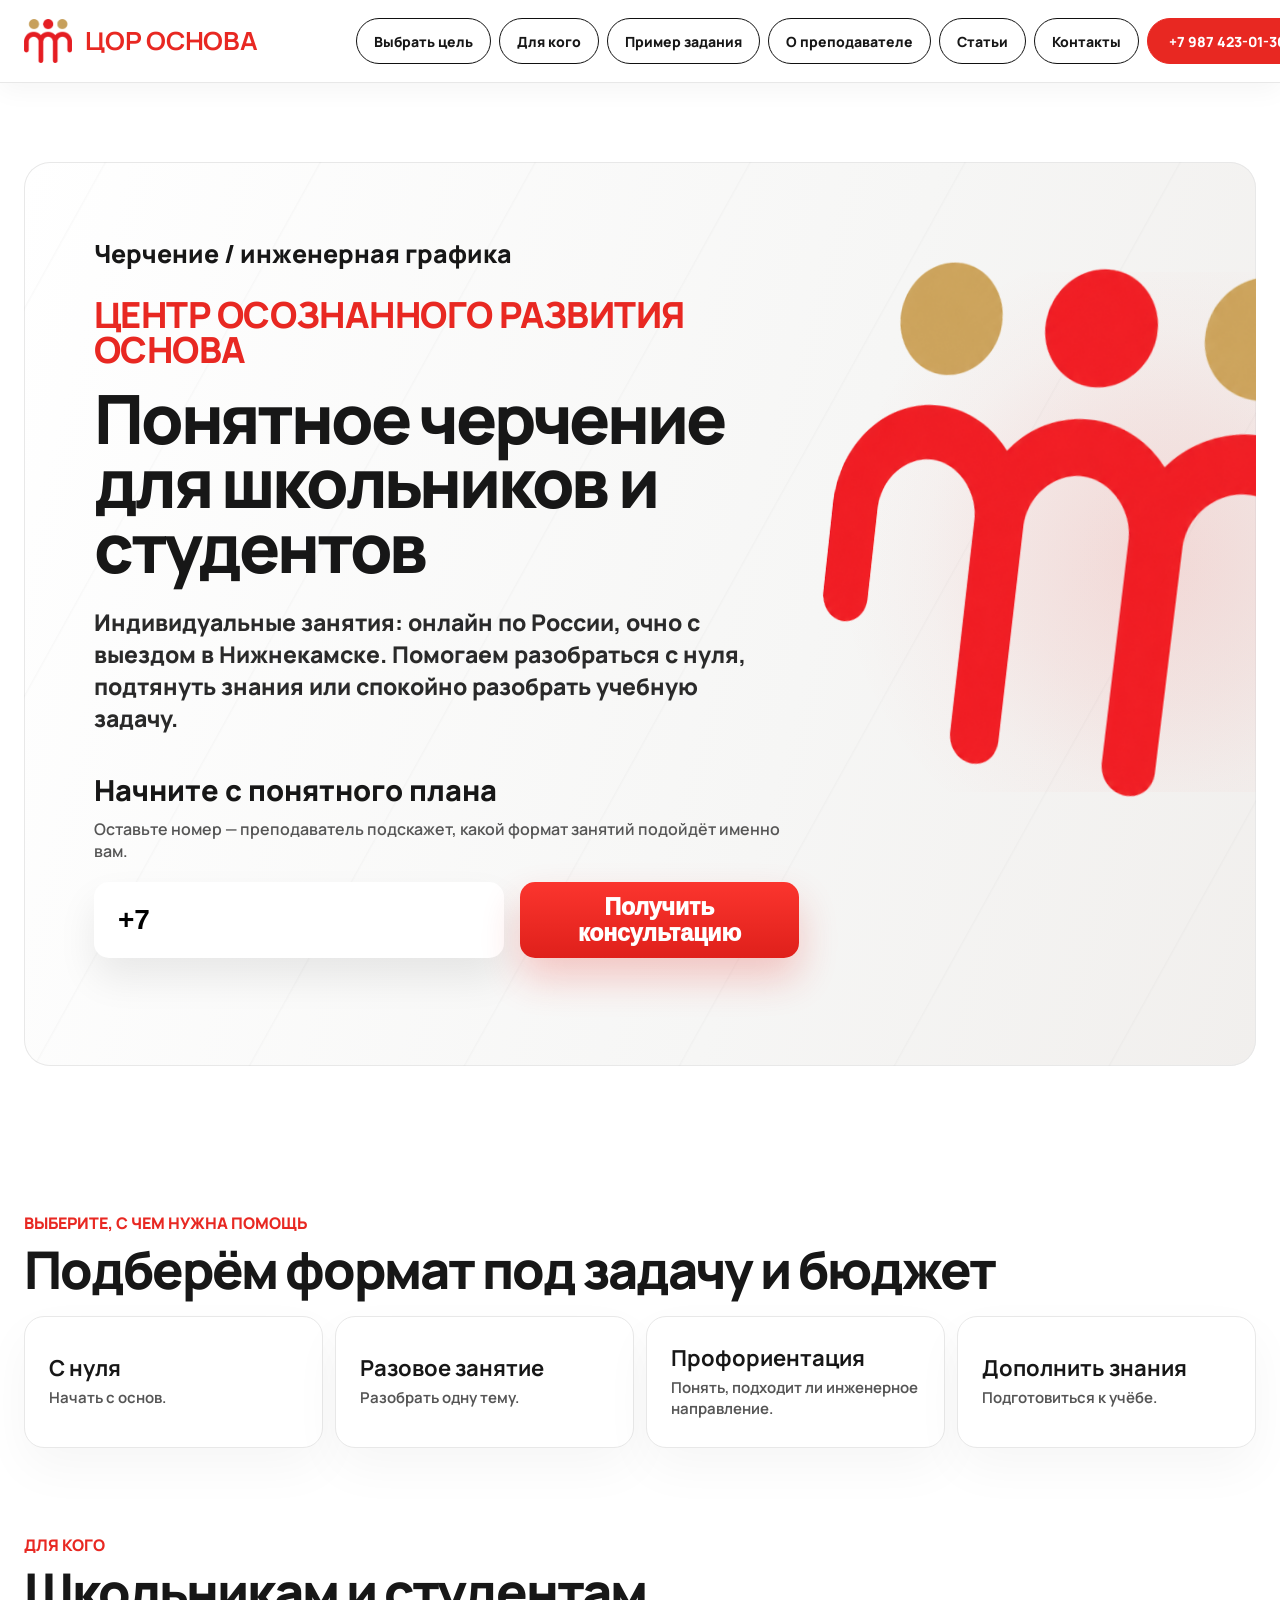
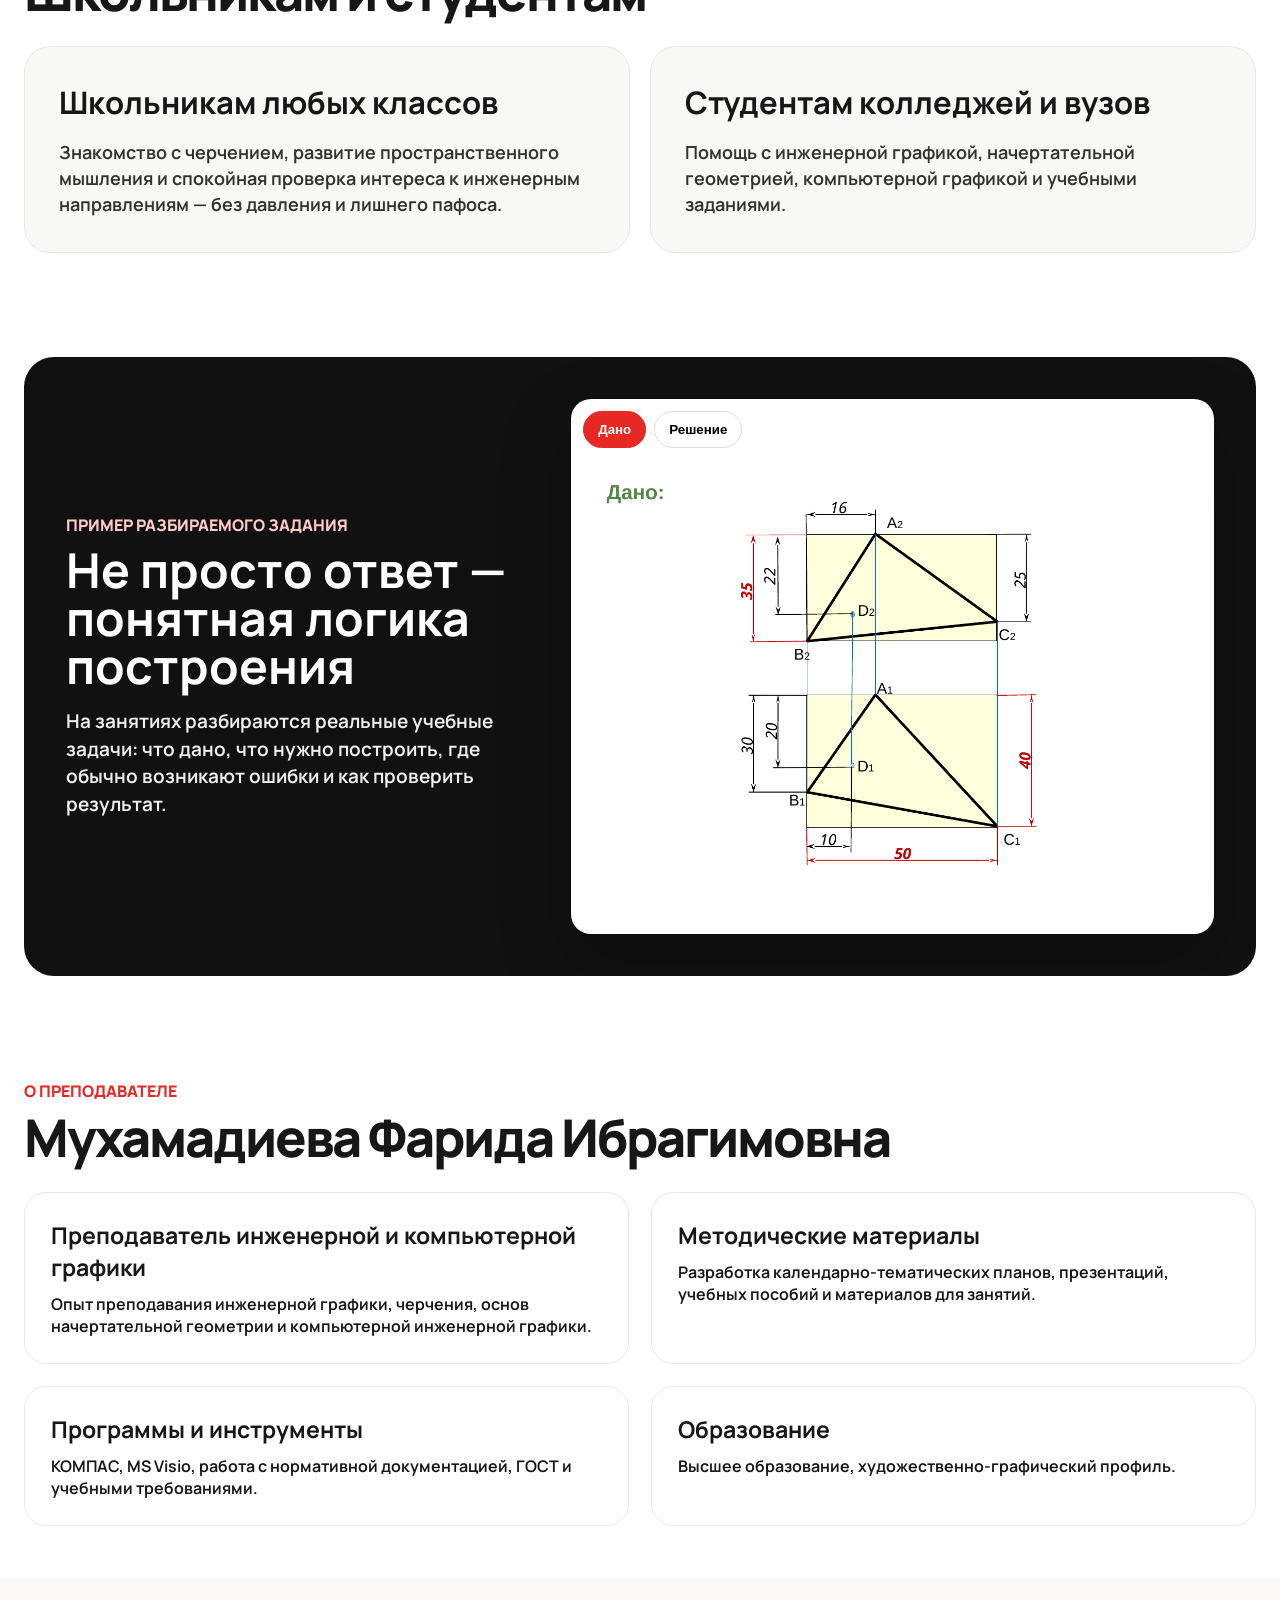
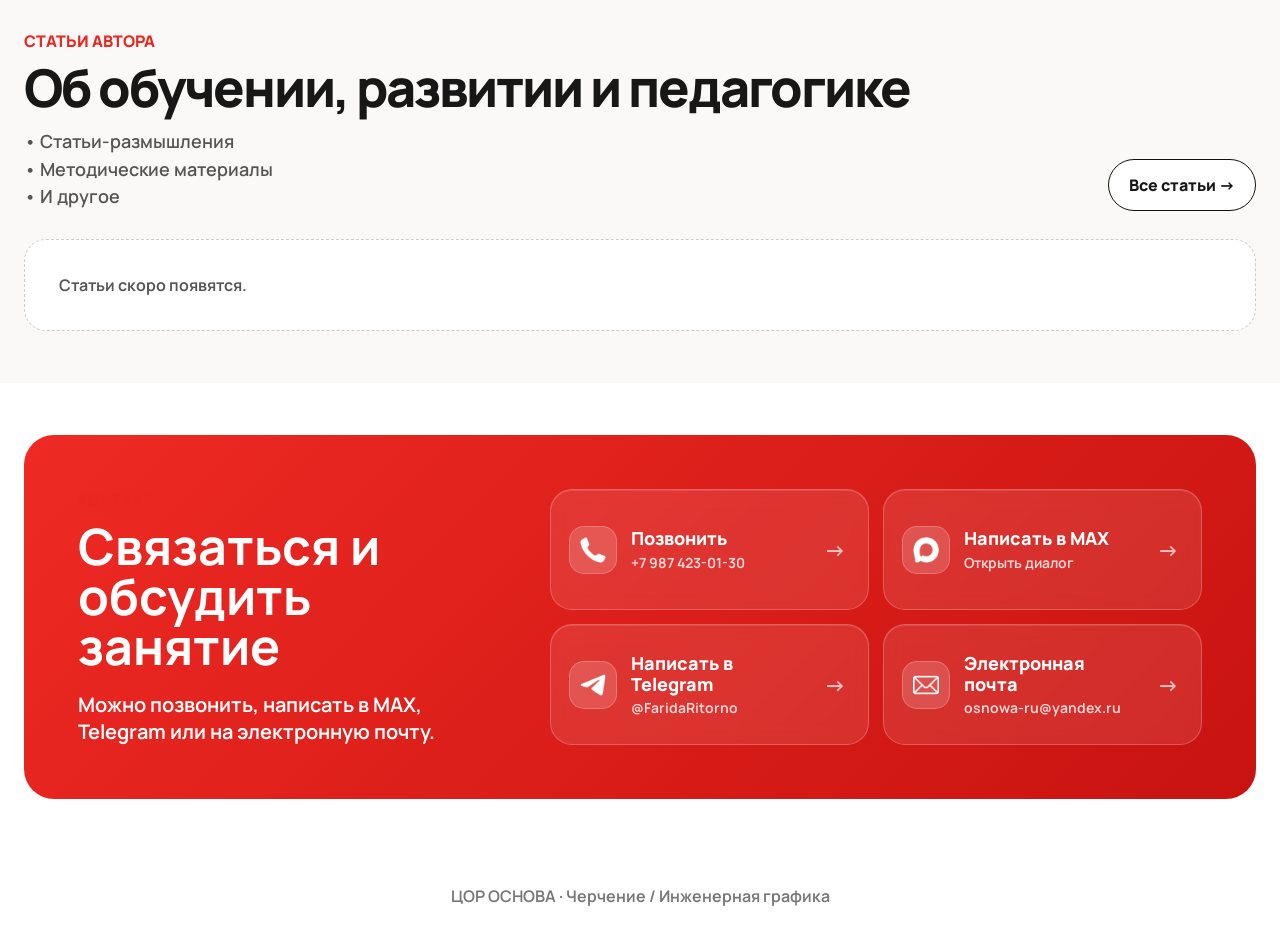
==== commit 1818a8f9: "Add files via upload" ====
--- a/index.html
+++ b/index.html
@@ -21,7 +21,7 @@
     <a class="brand" href="#top" aria-label="ЦОР ОСНОВА"><img src="assets/logo-symbol.png" alt=""><span>ЦОР ОСНОВА</span></a>
     <button class="menu-toggle" id="menuToggle" type="button" aria-label="Открыть меню" aria-expanded="false"><span></span><span></span><span></span></button>
     <nav class="menu" id="mainMenu" aria-label="Навигация">
-      <a class="pill" href="#goal">Выбрать цель</a><a class="pill" href="#for">Для кого</a><a class="pill" href="#task">Пример задания</a><a class="pill" href="#about">О преподавателе</a><a class="pill" href="#articles">Статьи</a><a class="pill" href="#format">Формат</a><a class="pill" href="#contacts">Контакты</a><a class="pill phone" href="tel:+79874230130">+7 987 423-01-30</a>
+      <a class="pill" href="#goal">Выбрать цель</a><a class="pill" href="#for">Для кого</a><a class="pill" href="#task">Пример задания</a><a class="pill" href="#about">О преподавателе</a><a class="pill" href="#articles">Статьи</a><a class="pill" href="#contacts">Контакты</a><a class="pill phone" href="tel:+79874230130">+7 987 423-01-30</a>
     </nav>
   </div>
 </header>
@@ -45,7 +45,7 @@
     </div>
   </section>
 
-  <section id="goal"><div class="wrap"><div class="section-kicker">Выберите, с чем нужна помощь</div><h2 class="section-title">Подберём занятия под вашу задачу</h2><div class="choices"><article class="choice"><h3>С нуля</h3><p>Разобраться в базовых линиях, проекциях, чертежах и логике построений.</p></article><article class="choice"><h3>Объяснить непонятное</h3><p>Спокойно разобрать тему, которую не получилось понять на паре.</p></article><article class="choice"><h3>Профориентация</h3><p>Понять, интересно ли ребёнку инженерное направление и есть ли склонность к пространственному мышлению.</p></article><article class="choice"><h3>Дополнить знания</h3><p>Укрепить базу перед учёбой, сложной темой, зачётом или учебным модулем.</p></article></div></div></section>
+  <section id="goal" class="goal-section"><div class="wrap"><div class="section-kicker">Выберите, с чем нужна помощь</div><h2 class="section-title goal-title">Подберём формат под задачу и бюджет</h2><div class="choices goal-choices"><article class="choice"><h3>С нуля</h3><p>Начать с основ.</p></article><article class="choice"><h3>Разовое занятие</h3><p>Разобрать одну тему.</p></article><article class="choice"><h3>Профориентация</h3><p>Понять, подходит ли инженерное направление.</p></article><article class="choice"><h3>Дополнить знания</h3><p>Подготовиться к учёбе.</p></article></div></div></section>
 
   <section id="for"><div class="wrap"><div class="section-kicker">Для кого</div><h2 class="section-title">Школьникам и студентам</h2><div class="audience"><article class="big-card"><h3>Школьникам любых классов</h3><p>Знакомство с черчением, развитие пространственного мышления и спокойная проверка интереса к инженерным направлениям — без давления и лишнего пафоса.</p></article><article class="big-card"><h3>Студентам колледжей и вузов</h3><p>Помощь с инженерной графикой, начертательной геометрией, компьютерной графикой и учебными заданиями.</p></article></div></div></section>
 
@@ -54,11 +54,32 @@
   <section id="about"><div class="wrap"><div class="section-kicker">О преподавателе</div><h2 class="section-title">Мухамадиева Фарида Ибрагимовна</h2><div class="portfolio"><article class="fact"><b>Преподаватель инженерной и компьютерной графики</b>Опыт преподавания инженерной графики, черчения, основ начертательной геометрии и компьютерной инженерной графики.</article><article class="fact"><b>Методические материалы</b>Разработка календарно-тематических планов, презентаций, учебных пособий и материалов для занятий.</article><article class="fact"><b>Программы и инструменты</b>КОМПАС, MS Visio, работа с нормативной документацией, ГОСТ и учебными требованиями.</article><article class="fact"><b>Образование</b>Высшее образование, художественно-графический профиль.</article></div></div></section>
 
 
-  <section id="articles" class="articles-home"><div class="wrap"><div class="articles-head"><div><div class="section-kicker">Статьи автора</div><h2 class="section-title">Об обучении, развитии и педагогике</h2><p class="articles-intro">Авторские материалы Фариды Мухамадиевой: о понимании вместо формального заучивания, развитии мышления, выборе образовательного пути и роли преподавателя.</p></div><a class="articles-all" href="articles.html">Все статьи →</a></div><div class="article-grid" id="homeArticles"><article class="article-card article-loading"><div class="article-cover"></div><div class="article-body"><span class="article-category">Загрузка</span><h3>Загружаем статьи…</h3></div></article></div></div></section>
+  <section id="articles" class="articles-home"><div class="wrap"><div class="articles-head"><div><div class="section-kicker">Статьи автора</div><h2 class="section-title">Об обучении, развитии и педагогике</h2><p class="articles-intro">• Статьи-размышления<br>• Методические материалы<br>• И другое</p></div><a class="articles-all" href="articles.html">Все статьи →</a></div><div class="article-grid" id="homeArticles"><article class="article-card article-loading"><div class="article-cover"></div><div class="article-body"><span class="article-category">Загрузка</span><h3>Загружаем статьи…</h3></div></article></div></div></section>
 
-  <section id="format"><div class="wrap"><div class="section-kicker">Формат</div><h2 class="section-title">Как можно заниматься</h2><div class="format"><article class="big-card"><h3>Онлайн</h3><p>Занятия по России: удобно для школьников и студентов из разных городов.</p></article><article class="big-card"><h3>Очно с выездом</h3><p>Для учеников в Нижнекамске — формат обсуждается индивидуально.</p></article><article class="big-card"><h3>Пробное занятие</h3><p>Познакомиться с преподавателем, попробовать формат занятия и определить дальнейший план обучения.</p></article><article class="big-card"><h3>Разовая консультация</h3><p>Можно разобрать одну тему, задание или понять, с чего начать.</p></article></div></div></section>
+  
 
-  <section id="contacts"><div class="wrap contact"><div><div class="section-kicker">Контакты</div><h2>Связаться и обсудить занятие</h2><p>Можно позвонить, написать в MAX или на электронную почту.</p></div><div class="contact-grid"><a class="contact-btn" href="tel:+79874230130">Позвонить<span>+7 987 423-01-30</span></a><a class="contact-btn" id="maxLink" href="max://user/+79874230130">Написать<span>MAX</span></a><a class="contact-btn" href="mailto:osnowa-ru@yandex.ru">Электронная почта<span>osnowa-ru@yandex.ru</span></a></div></div></section>
+  <section id="contacts"><div class="wrap contact"><div><div class="section-kicker">Контакты</div><h2>Связаться и обсудить занятие</h2><p>Можно позвонить, написать в MAX, Telegram или на электронную почту.</p></div><div class="contact-grid">
+  <a class="contact-btn contact-phone" href="tel:+79874230130">
+    <span class="contact-icon" aria-hidden="true"><img src="assets/img/Tel_logo.png" alt=""></span>
+    <span class="contact-copy"><strong>Позвонить</strong><small>+7 987 423-01-30</small></span>
+    <span class="contact-arrow" aria-hidden="true">→</span>
+  </a>
+  <a class="contact-btn contact-max" id="maxLink" href="https://web.max.ru/34837945" target="_blank" rel="noopener">
+    <span class="contact-icon" aria-hidden="true"><img src="assets/img/Max_logo.png" alt=""></span>
+    <span class="contact-copy"><strong>Написать в MAX</strong><small>Открыть диалог</small></span>
+    <span class="contact-arrow" aria-hidden="true">→</span>
+  </a>
+  <a class="contact-btn contact-telegram" href="https://t.me/FaridaRitorno" target="_blank" rel="noopener">
+    <span class="contact-icon" aria-hidden="true"><img src="assets/img/Telegram_logo.png" alt=""></span>
+    <span class="contact-copy"><strong>Написать в Telegram</strong><small>@FaridaRitorno</small></span>
+    <span class="contact-arrow" aria-hidden="true">→</span>
+  </a>
+  <a class="contact-btn contact-mail" href="mailto:osnowa-ru@yandex.ru">
+    <span class="contact-icon" aria-hidden="true"><img src="assets/img/Email_logo.png" alt=""></span>
+    <span class="contact-copy"><strong>Электронная почта</strong><small>osnowa-ru@yandex.ru</small></span>
+    <span class="contact-arrow" aria-hidden="true">→</span>
+  </a>
+</div></div></section>
 </main><a class="mobile-cta" href="#top" id="mobileCta">Получить консультацию</a><footer class="footer">ЦОР ОСНОВА · Черчение / Инженерная графика</footer></div>
 <div class="modal" id="setupModal"><div class="modal-card"><h3>Заявка готова, но Telegram ещё не подключён</h3><p>Чтобы номер реально приходил Фариде в Telegram, нужно вставить адрес Cloudflare Worker в строку <code>LEAD_ENDPOINT</code> в файле сайта.</p><p>Пока можно связаться через кнопки в блоке контактов.</p><button id="closeModal">Понятно</button></div></div>
 <script src="js/header.js"></script>
--- a/css/style.css
+++ b/css/style.css
@@ -1,7 +1,7 @@
 @import url('https://fonts.googleapis.com/css2?family=Manrope:wght@500;600;700;800;900&display=swap');
 
     :root{--red:#e82822;--red2:#c91713;--black:#171717;--muted:#5e5e5e;--gold:#caa059;--line:#e8e8e8;--bg:#f7f7f6;--card:#fff;--radius:30px;--shadow:0 24px 70px rgba(15,15,15,.09);}
-    *{box-sizing:border-box} html{scroll-behavior:smooth} body{margin:0;padding-top:82px;background:#fff;color:var(--black);font-family:Manrope,Inter,Arial,sans-serif;font-weight:650} a{text-decoration:none;color:inherit} img{max-width:100%;display:block;-webkit-user-drag:none;user-select:none} .page{overflow:hidden}.wrap{width:min(1280px,calc(100% - 48px));margin:auto}.topbar{position:fixed;top:0;left:0;right:0;width:100%;z-index:9999;background:rgba(255,255,255,.94);backdrop-filter:blur(16px);-webkit-backdrop-filter:blur(16px);border-bottom:1px solid var(--line);box-shadow:0 8px 24px rgba(0,0,0,.04)}.nav{height:82px;display:flex;align-items:center;gap:14px;flex-wrap:nowrap}.brand{display:flex;align-items:center;gap:13px;min-width:272px;margin-right:46px;white-space:nowrap;flex:0 0 auto}.brand img{width:48px;height:48px;object-fit:contain}.brand span{display:inline-block;font-size:25px;line-height:.98;color:var(--red);font-weight:700;letter-spacing:-.25px;text-transform:uppercase;font-family:'Arial Rounded MT Bold','Trebuchet MS',Manrope,Arial,sans-serif;transform:scaleX(1.055);transform-origin:left center}.menu{margin-left:auto;display:flex;align-items:center;gap:8px;flex-wrap:nowrap;min-width:0}.pill{height:46px;padding:0 17px;border:1.8px solid #111;border-radius:999px;display:inline-flex;align-items:center;justify-content:center;font-size:14px;font-weight:900;background:#fff;transition:.2s;white-space:nowrap;flex:0 0 auto}.pill:hover{transform:translateY(-2px);box-shadow:0 10px 25px rgba(0,0,0,.08)}.pill.phone{background:var(--red);border-color:var(--red);color:#fff;padding-inline:21px}.hero{margin-top:28px;margin-bottom:54px}.hero-card{position:relative;min-height:655px;border-radius:26px;background:linear-gradient(105deg,#fff 0%,#f6f6f5 62%,#f1efed 100%);box-shadow:inset 0 0 0 1px #e8e8e8;overflow:hidden;padding:74px 70px}.hero-card:before{content:"";position:absolute;inset:-20%;background:repeating-linear-gradient(119deg,transparent 0 185px,rgba(0,0,0,.055) 186px,transparent 188px);opacity:.38;z-index:0}.hero-card:after{content:"";position:absolute;right:-210px;top:110px;width:620px;height:520px;background:radial-gradient(circle at 50% 55%,rgba(232,40,34,.13) 0%,rgba(232,40,34,.07) 34%,rgba(232,40,34,.025) 55%,rgba(232,40,34,0) 76%);z-index:0;pointer-events:none}.hero-content{position:relative;z-index:2;max-width:705px}.eyebrow{font-size:25px;font-weight:950;margin-bottom:26px}.center-name{color:var(--red);font-size:36px;line-height:.98;font-weight:800;text-transform:uppercase;letter-spacing:-.55px;margin-bottom:18px;max-width:760px;font-family:'Arial Rounded MT Bold','Trebuchet MS',Manrope,Arial,sans-serif}.h1{font-size:68px;line-height:.95;letter-spacing:-3.2px;margin:0 0 28px;font-weight:950}.lead{max-width:680px;font-size:23px;line-height:1.38;margin:0 0 36px;color:#2a2a2a;font-weight:790}.lead b{color:#2a2a2a;font-weight:790}.form-title{font-size:29px;margin:0 0 8px;font-weight:950}.form-sub{margin:0 0 20px;color:#555;font-weight:600;font-size:16px}.lead-form{display:flex;gap:16px;align-items:stretch;max-width:755px}.phone-input{height:76px;flex:1;border:0;border-radius:15px;background:#fff;box-shadow:0 20px 38px rgba(0,0,0,.08);padding:0 24px;font-size:28px;font-weight:900;outline:none}.submit{height:76px;width:330px;border:0;border-radius:15px;background:linear-gradient(180deg,#fb352e,#df201b);color:#fff;font-size:23px;line-height:1.15;font-weight:950;cursor:pointer;box-shadow:0 20px 38px rgba(232,40,34,.24);transition:.2s}.submit:hover{transform:translateY(-2px)}.status{margin-top:12px;min-height:22px;color:#b80e09;font-size:15px;font-weight:800}.hero-logo{position:absolute;z-index:1;right:-92px;top:92px;width:545px;height:545px;transform:perspective(900px) rotateY(-16deg) rotateZ(7deg) translateZ(0);filter:none;opacity:.98;transform-style:preserve-3d}.hero-logo:before,.hero-logo:after{display:none}.hero-logo img{position:relative;z-index:2;width:100%;height:100%;object-fit:contain;filter:contrast(1.04) saturate(1.04);transform:translateZ(18px) scale(1.01);backface-visibility:hidden}section{padding:52px 0}.section-title{font-size:52px;line-height:1;letter-spacing:-2px;margin:0 0 28px;font-weight:950}.section-kicker{color:var(--red);font-weight:950;text-transform:uppercase;margin-bottom:10px}.choices{display:grid;grid-template-columns:repeat(4,1fr);gap:16px}.choice{min-height:185px;border:1px solid var(--line);border-radius:24px;background:#fff;padding:26px;box-shadow:0 20px 50px rgba(0,0,0,.04);transition:.2s}.choice:hover{transform:translateY(-6px);box-shadow:var(--shadow);border-color:#ffd3d0}.choice h3{font-size:25px;margin:0 0 12px}.choice p{margin:0;color:#555;line-height:1.35;font-weight:650}.audience{display:grid;grid-template-columns:1fr 1fr;gap:20px}.big-card{background:#f8f8f7;border:1px solid var(--line);border-radius:26px;padding:34px}.big-card h3{font-size:31px;margin:0 0 16px}.big-card p{font-size:18px;line-height:1.45;color:#333;margin:0}.task{display:grid;grid-template-columns:.85fr 1.15fr;gap:30px;align-items:center;background:#111;color:#fff;border-radius:30px;padding:42px;overflow:hidden}.task .section-kicker{color:#ffcbc8}.task h2{font-size:48px;line-height:1;margin:0 0 18px}.task p{font-size:19px;line-height:1.45;color:#eee;margin:0}.slides{border-radius:20px;background:#fff;padding:12px;box-shadow:0 30px 70px rgba(0,0,0,.25)}.slides img{border-radius:12px}.slide-tabs{display:flex;gap:8px;margin-bottom:10px}.tab{border:1px solid #ddd;background:#fff;border-radius:999px;padding:10px 14px;font-weight:900;cursor:pointer}.tab.active{background:var(--red);border-color:var(--red);color:#fff}.portfolio{display:grid;grid-template-columns:1fr 1fr;gap:22px}.fact{border:1px solid var(--line);border-radius:22px;padding:26px;background:#fff}.fact b{display:block;font-size:23px;margin-bottom:10px}.format{display:grid;grid-template-columns:repeat(4,1fr);gap:18px}.contact{background:linear-gradient(135deg,#ef2a24,#c81310);color:#fff;border-radius:30px;padding:54px;display:grid;grid-template-columns:.8fr 1.2fr;gap:38px}.contact h2{font-size:50px;line-height:1;margin:10px 0 20px}.contact p{font-size:20px;line-height:1.35;margin:0}.contact-grid{display:grid;grid-template-columns:repeat(3,1fr);gap:14px}.contact-btn{min-height:90px;border:1px solid rgba(255,255,255,.35);border-radius:18px;color:#fff;padding:20px;display:flex;flex-direction:column;justify-content:center;font-size:22px;font-weight:950;background:rgba(255,255,255,.09);transition:.2s}.contact-btn:hover{background:rgba(255,255,255,.18);transform:translateY(-2px)}.contact-btn span{font-size:15px;opacity:.9;margin-top:5px}.footer{text-align:center;color:#777;padding:34px 0}.modal{position:fixed;inset:0;background:rgba(0,0,0,.42);display:none;align-items:center;justify-content:center;z-index:60;padding:20px}.modal.open{display:flex}.modal-card{background:#fff;border-radius:22px;padding:28px;width:min(520px,100%);box-shadow:0 30px 120px rgba(0,0,0,.3)}.modal-card h3{font-size:28px;margin:0 0 10px}.modal-card p{color:#555;line-height:1.45}.modal-card code{background:#f4f4f4;padding:3px 6px;border-radius:6px}.modal-card button{margin-top:12px;background:#111;color:#fff;border:0;border-radius:12px;padding:14px 20px;font-weight:900;cursor:pointer}
+    *{box-sizing:border-box} html{scroll-behavior:smooth} body{margin:0;padding-top:82px;background:#fff;color:var(--black);font-family:Manrope,Inter,Arial,sans-serif;font-weight:650} a{text-decoration:none;color:inherit} img{max-width:100%;display:block;-webkit-user-drag:none;user-select:none} .page{overflow:hidden}.wrap{width:min(1280px,calc(100% - 48px));margin:auto}.topbar{position:fixed;top:0;left:0;right:0;width:100%;z-index:9999;background:rgba(255,255,255,.94);backdrop-filter:blur(16px);-webkit-backdrop-filter:blur(16px);border-bottom:1px solid var(--line);box-shadow:0 8px 24px rgba(0,0,0,.04)}.nav{height:82px;display:flex;align-items:center;gap:14px;flex-wrap:nowrap}.brand{display:flex;align-items:center;gap:13px;min-width:272px;margin-right:46px;white-space:nowrap;flex:0 0 auto}.brand img{width:48px;height:48px;object-fit:contain}.brand span{display:inline-block;font-size:25px;line-height:.98;color:var(--red);font-weight:700;letter-spacing:-.25px;text-transform:uppercase;font-family:'Arial Rounded MT Bold','Trebuchet MS',Manrope,Arial,sans-serif;transform:scaleX(1.055);transform-origin:left center}.menu{margin-left:auto;display:flex;align-items:center;gap:8px;flex-wrap:nowrap;min-width:0}.pill{height:46px;padding:0 17px;border:1.8px solid #111;border-radius:999px;display:inline-flex;align-items:center;justify-content:center;font-size:14px;font-weight:900;background:#fff;transition:.2s;white-space:nowrap;flex:0 0 auto}.pill:hover{transform:translateY(-2px);box-shadow:0 10px 25px rgba(0,0,0,.08)}.pill.phone{background:var(--red);border-color:var(--red);color:#fff;padding-inline:21px}.hero{margin-top:28px;margin-bottom:54px}.hero-card{position:relative;min-height:655px;border-radius:26px;background:linear-gradient(105deg,#fff 0%,#f6f6f5 62%,#f1efed 100%);box-shadow:inset 0 0 0 1px #e8e8e8;overflow:hidden;padding:74px 70px}.hero-card:before{content:"";position:absolute;inset:-20%;background:repeating-linear-gradient(119deg,transparent 0 185px,rgba(0,0,0,.055) 186px,transparent 188px);opacity:.38;z-index:0}.hero-card:after{content:"";position:absolute;right:-210px;top:110px;width:620px;height:520px;background:radial-gradient(circle at 50% 55%,rgba(232,40,34,.13) 0%,rgba(232,40,34,.07) 34%,rgba(232,40,34,.025) 55%,rgba(232,40,34,0) 76%);z-index:0;pointer-events:none}.hero-content{position:relative;z-index:2;max-width:705px}.eyebrow{font-size:25px;font-weight:950;margin-bottom:26px}.center-name{color:var(--red);font-size:36px;line-height:.98;font-weight:800;text-transform:uppercase;letter-spacing:-.55px;margin-bottom:18px;max-width:760px;font-family:'Arial Rounded MT Bold','Trebuchet MS',Manrope,Arial,sans-serif}.h1{font-size:68px;line-height:.95;letter-spacing:-3.2px;margin:0 0 28px;font-weight:950}.lead{max-width:680px;font-size:23px;line-height:1.38;margin:0 0 36px;color:#2a2a2a;font-weight:790}.lead b{color:#2a2a2a;font-weight:790}.form-title{font-size:29px;margin:0 0 8px;font-weight:950}.form-sub{margin:0 0 20px;color:#555;font-weight:600;font-size:16px}.lead-form{display:flex;gap:16px;align-items:stretch;max-width:755px}.phone-input{height:76px;flex:1;border:0;border-radius:15px;background:#fff;box-shadow:0 20px 38px rgba(0,0,0,.08);padding:0 24px;font-size:28px;font-weight:900;outline:none}.submit{height:76px;width:330px;border:0;border-radius:15px;background:linear-gradient(180deg,#fb352e,#df201b);color:#fff;font-size:23px;line-height:1.15;font-weight:950;cursor:pointer;box-shadow:0 20px 38px rgba(232,40,34,.24);transition:.2s}.submit:hover{transform:translateY(-2px)}.status{margin-top:12px;min-height:22px;color:#b80e09;font-size:15px;font-weight:800}.hero-logo{position:absolute;z-index:1;right:-92px;top:92px;width:545px;height:545px;transform:perspective(900px) rotateY(-16deg) rotateZ(7deg) translateZ(0);filter:none;opacity:.98;transform-style:preserve-3d}.hero-logo:before,.hero-logo:after{display:none}.hero-logo img{position:relative;z-index:2;width:100%;height:100%;object-fit:contain;filter:contrast(1.04) saturate(1.04);transform:translateZ(18px) scale(1.01);backface-visibility:hidden}section{padding:52px 0}.section-title{font-size:52px;line-height:1;letter-spacing:-2px;margin:0 0 28px;font-weight:950}.section-kicker{color:var(--red);font-weight:950;text-transform:uppercase;margin-bottom:10px}.choices{display:grid;grid-template-columns:repeat(4,1fr);gap:16px}.choice{min-height:185px;border:1px solid var(--line);border-radius:24px;background:#fff;padding:26px;box-shadow:0 20px 50px rgba(0,0,0,.04);transition:.2s}.choice:hover{transform:translateY(-6px);box-shadow:var(--shadow);border-color:#ffd3d0}.choice h3{font-size:25px;margin:0 0 12px}.choice p{margin:0;color:#555;line-height:1.35;font-weight:650}.audience{display:grid;grid-template-columns:1fr 1fr;gap:20px}.big-card{background:#f8f8f7;border:1px solid var(--line);border-radius:26px;padding:34px}.big-card h3{font-size:31px;margin:0 0 16px}.big-card p{font-size:18px;line-height:1.45;color:#333;margin:0}.task{display:grid;grid-template-columns:.85fr 1.15fr;gap:30px;align-items:center;background:#111;color:#fff;border-radius:30px;padding:42px;overflow:hidden}.task .section-kicker{color:#ffcbc8}.task h2{font-size:48px;line-height:1;margin:0 0 18px}.task p{font-size:19px;line-height:1.45;color:#eee;margin:0}.slides{border-radius:20px;background:#fff;padding:12px;box-shadow:0 30px 70px rgba(0,0,0,.25)}.slides img{border-radius:12px}.slide-tabs{display:flex;gap:8px;margin-bottom:10px}.tab{border:1px solid #ddd;background:#fff;border-radius:999px;padding:10px 14px;font-weight:900;cursor:pointer}.tab.active{background:var(--red);border-color:var(--red);color:#fff}.portfolio{display:grid;grid-template-columns:1fr 1fr;gap:22px}.fact{border:1px solid var(--line);border-radius:22px;padding:26px;background:#fff}.fact b{display:block;font-size:23px;margin-bottom:10px}.format{display:grid;grid-template-columns:repeat(4,1fr);gap:18px}.contact{background:linear-gradient(135deg,#ef2a24,#c81310);color:#fff;border-radius:30px;padding:54px;display:grid;grid-template-columns:.8fr 1.2fr;gap:38px}.contact h2{font-size:50px;line-height:1;margin:10px 0 20px}.contact p{font-size:20px;line-height:1.35;margin:0}.contact-grid{display:grid;grid-template-columns:repeat(2,minmax(0,1fr));gap:14px}.contact-btn{min-height:104px;border:1px solid rgba(255,255,255,.22);border-radius:22px;color:#fff;padding:18px 18px;display:grid;grid-template-columns:48px minmax(0,1fr) 26px;align-items:center;gap:14px;background:rgba(255,255,255,.10);box-shadow:inset 0 1px 0 rgba(255,255,255,.12);backdrop-filter:blur(8px);-webkit-backdrop-filter:blur(8px);transition:transform .22s ease,background .22s ease,border-color .22s ease,box-shadow .22s ease}.contact-btn:hover{background:rgba(255,255,255,.17);border-color:rgba(255,255,255,.42);transform:translateY(-4px);box-shadow:0 14px 28px rgba(92,0,0,.18),inset 0 1px 0 rgba(255,255,255,.18)}.contact-icon{width:48px;height:48px;border-radius:15px;display:flex;align-items:center;justify-content:center;background:rgba(255,255,255,.16);border:1px solid rgba(255,255,255,.22);font-size:21px;font-weight:900;line-height:1}.contact-copy{min-width:0;display:flex;flex-direction:column;gap:5px}.contact-copy strong{font-size:18px;line-height:1.15;font-weight:900}.contact-copy small{font-size:14px;line-height:1.25;font-weight:650;color:rgba(255,255,255,.82);overflow-wrap:anywhere}.contact-arrow{font-size:22px;opacity:.7;transition:transform .22s ease,opacity .22s ease}.contact-btn:hover .contact-arrow{transform:translateX(4px);opacity:1}.footer{text-align:center;color:#777;padding:34px 0}.modal{position:fixed;inset:0;background:rgba(0,0,0,.42);display:none;align-items:center;justify-content:center;z-index:60;padding:20px}.modal.open{display:flex}.modal-card{background:#fff;border-radius:22px;padding:28px;width:min(520px,100%);box-shadow:0 30px 120px rgba(0,0,0,.3)}.modal-card h3{font-size:28px;margin:0 0 10px}.modal-card p{color:#555;line-height:1.45}.modal-card code{background:#f4f4f4;padding:3px 6px;border-radius:6px}.modal-card button{margin-top:12px;background:#111;color:#fff;border:0;border-radius:12px;padding:14px 20px;font-weight:900;cursor:pointer}
     @media(max-width:1180px){.brand{min-width:auto;margin-right:22px}.brand span{font-size:23px;transform:scaleX(1.035)}.pill{padding:0 14px;font-size:13px}.hero-logo{right:-150px}.h1{font-size:58px}.center-name{font-size:31px}.choices{grid-template-columns:repeat(2,1fr)}.format{grid-template-columns:repeat(2,1fr)}}
     @media(max-width:900px){.nav{height:auto;padding:16px 0;align-items:flex-start;flex-direction:column}.menu{margin:0;width:100%;overflow-x:auto;padding-bottom:8px}.pill{flex:0 0 auto}.hero-card{padding:42px 28px;min-height:720px}.hero-logo{right:-95px;top:430px;width:350px;height:350px;opacity:.42}.h1{font-size:45px}.center-name{font-size:26px}.lead{font-size:19px}.lead-form{flex-direction:column}.submit{width:100%}.audience,.task,.portfolio,.format,.contact{grid-template-columns:1fr}.choices{grid-template-columns:1fr}.section-title{font-size:40px}.contact-grid{grid-template-columns:1fr}.wrap{width:min(100% - 28px,1280px)}}
   
@@ -54,3 +54,30 @@
 .article-nav-inline a{color:#555;text-decoration:none;transition:color .18s ease}
 .article-nav-inline a:hover{color:var(--red);text-decoration:underline;text-underline-offset:4px}
 .article-nav-inline span{color:#aaa}
+
+/* Compact goal cards */
+.goal-section{padding:40px 0 34px}
+.goal-title{margin-bottom:20px;max-width:980px}
+.goal-choices{gap:12px}
+.goal-choices .choice{min-height:132px;padding:22px 24px;border-radius:20px;display:flex;flex-direction:column;justify-content:center}
+.goal-choices .choice h3{font-size:22px;line-height:1.12;margin:0 0 8px}
+.goal-choices .choice p{font-size:15px;line-height:1.35;color:#555}
+
+
+/* Материалы внутри статей */
+.article-media-section{margin:46px 0 0;padding-top:32px;border-top:1px solid #e9e5df}
+.article-media-section h2{font-size:28px;margin:0 0 20px;letter-spacing:-.6px}
+.article-gallery{display:grid;grid-template-columns:repeat(2,minmax(0,1fr));gap:16px}
+.article-gallery figure{margin:0;border-radius:18px;overflow:hidden;background:#f5f2ee;border:1px solid #ebe6df}
+.article-gallery img{display:block;width:100%;height:280px;object-fit:cover;transition:transform .25s ease}
+.article-gallery a:hover img{transform:scale(1.02)}
+.article-gallery figcaption{padding:11px 14px 14px;color:#666;font-size:14px;line-height:1.45}
+.article-attachments{display:grid;gap:12px}
+.article-attachment{display:grid;grid-template-columns:54px 1fr auto;align-items:center;gap:14px;padding:15px 17px;border:1px solid #e5dfd8;border-radius:16px;background:#fff;color:#171717;text-decoration:none;transition:.2s ease}
+.article-attachment:hover{border-color:#d8342d;transform:translateY(-2px);box-shadow:0 12px 28px rgba(33,25,20,.08)}
+.article-attachment-icon{width:54px;height:42px;display:grid;place-items:center;border-radius:11px;background:#f6e8e6;color:#b51d17;font-size:12px;font-weight:900;letter-spacing:.5px}
+.article-attachment strong{display:block;font-size:16px;margin-bottom:3px}
+.article-attachment small{display:block;color:#777;font-size:13px}
+.article-attachment b{color:#b51d17;font-size:18px}
+
+.contact-icon img{width:26px;height:26px;object-fit:contain;display:block;filter:none}
--- a/css/responsive.css
+++ b/css/responsive.css
@@ -101,3 +101,31 @@
 }
 
 @media (max-width: 640px){.article-nav-inline{margin-bottom:22px;font-size:14px;gap:8px}}
+
+/* Compact goal cards on tablet and mobile */
+@media (max-width:900px){
+  .goal-section{padding:28px 0 24px}
+  .goal-title{font-size:31px;margin-bottom:16px}
+  .goal-choices{grid-template-columns:repeat(2,minmax(0,1fr));gap:10px}
+  .goal-choices .choice{min-height:112px;padding:17px 16px;border-radius:17px}
+  .goal-choices .choice h3{font-size:19px;margin-bottom:6px}
+  .goal-choices .choice p{font-size:14px;line-height:1.3}
+}
+@media (max-width:520px){
+  .goal-title{font-size:27px}
+  .goal-choices{grid-template-columns:1fr 1fr;gap:8px}
+  .goal-choices .choice{min-height:104px;padding:15px 13px;border-radius:15px}
+  .goal-choices .choice h3{font-size:17px}
+  .goal-choices .choice p{font-size:13px}
+}
+
+@media(max-width:600px){.contact{padding:30px 20px;border-radius:24px}.contact h2{font-size:36px}.contact p{font-size:17px}.contact-grid{gap:10px}.contact-btn{min-height:86px;padding:14px;grid-template-columns:42px minmax(0,1fr) 20px;border-radius:18px}.contact-icon{width:42px;height:42px;border-radius:13px;font-size:18px}.contact-copy strong{font-size:16px}.contact-copy small{font-size:13px}}
+
+@media(max-width:680px){
+  .article-gallery{grid-template-columns:1fr;gap:12px}
+  .article-gallery img{height:220px}
+  .article-media-section{margin-top:34px;padding-top:24px}
+  .article-media-section h2{font-size:24px}
+  .article-attachment{grid-template-columns:46px 1fr auto;padding:13px}
+  .article-attachment-icon{width:46px;height:40px}
+}
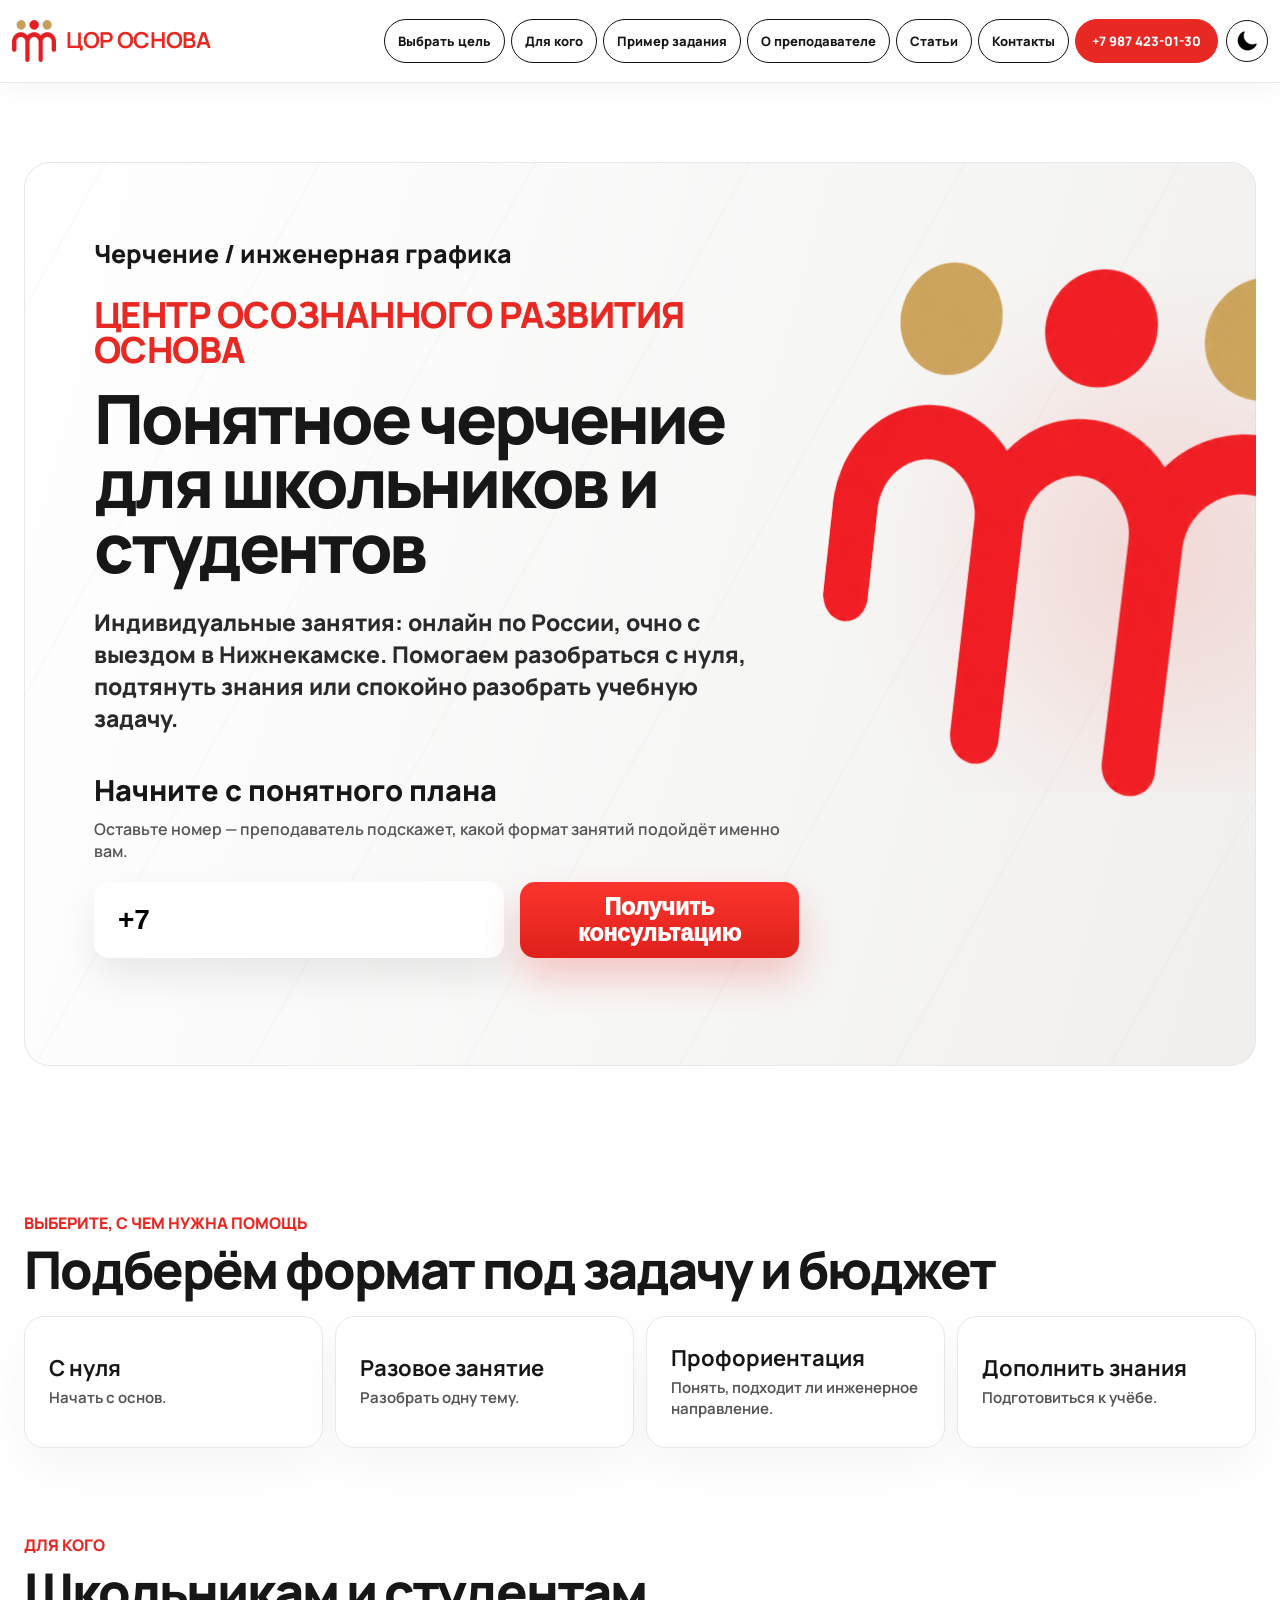
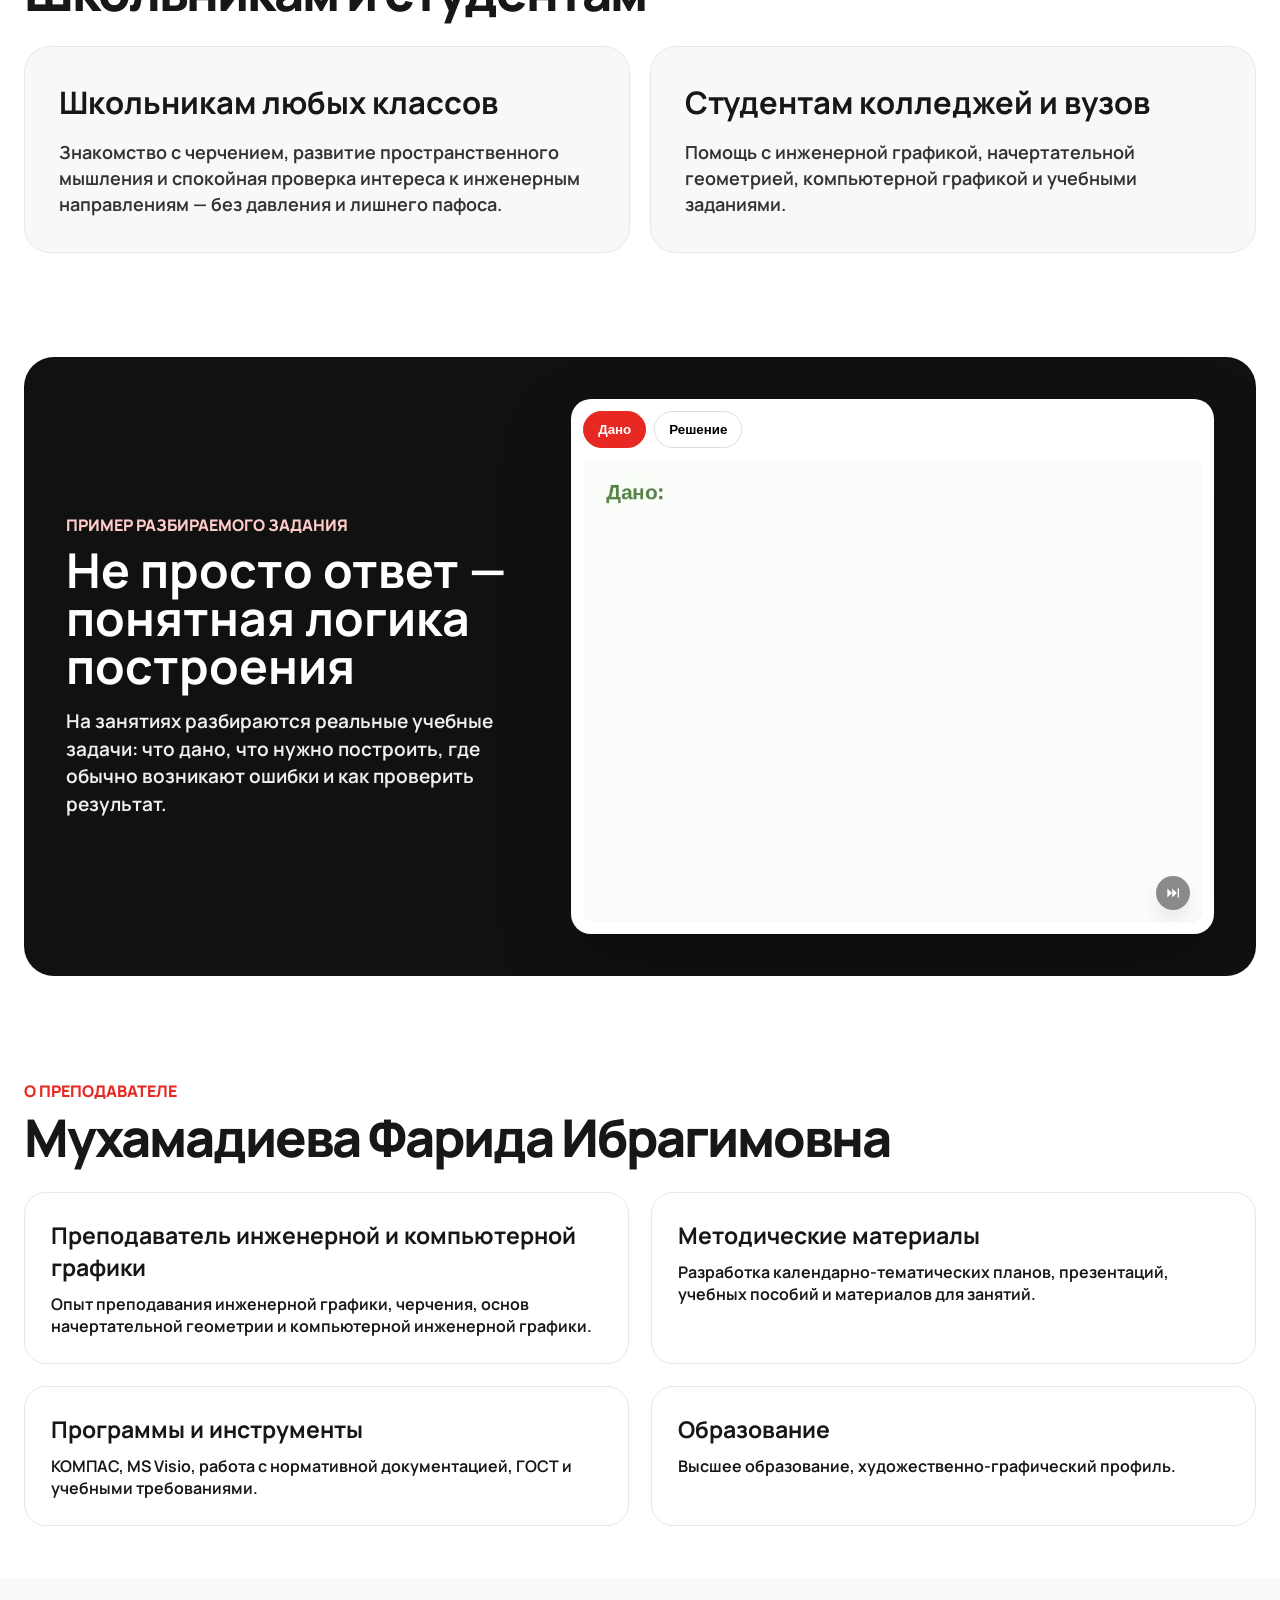
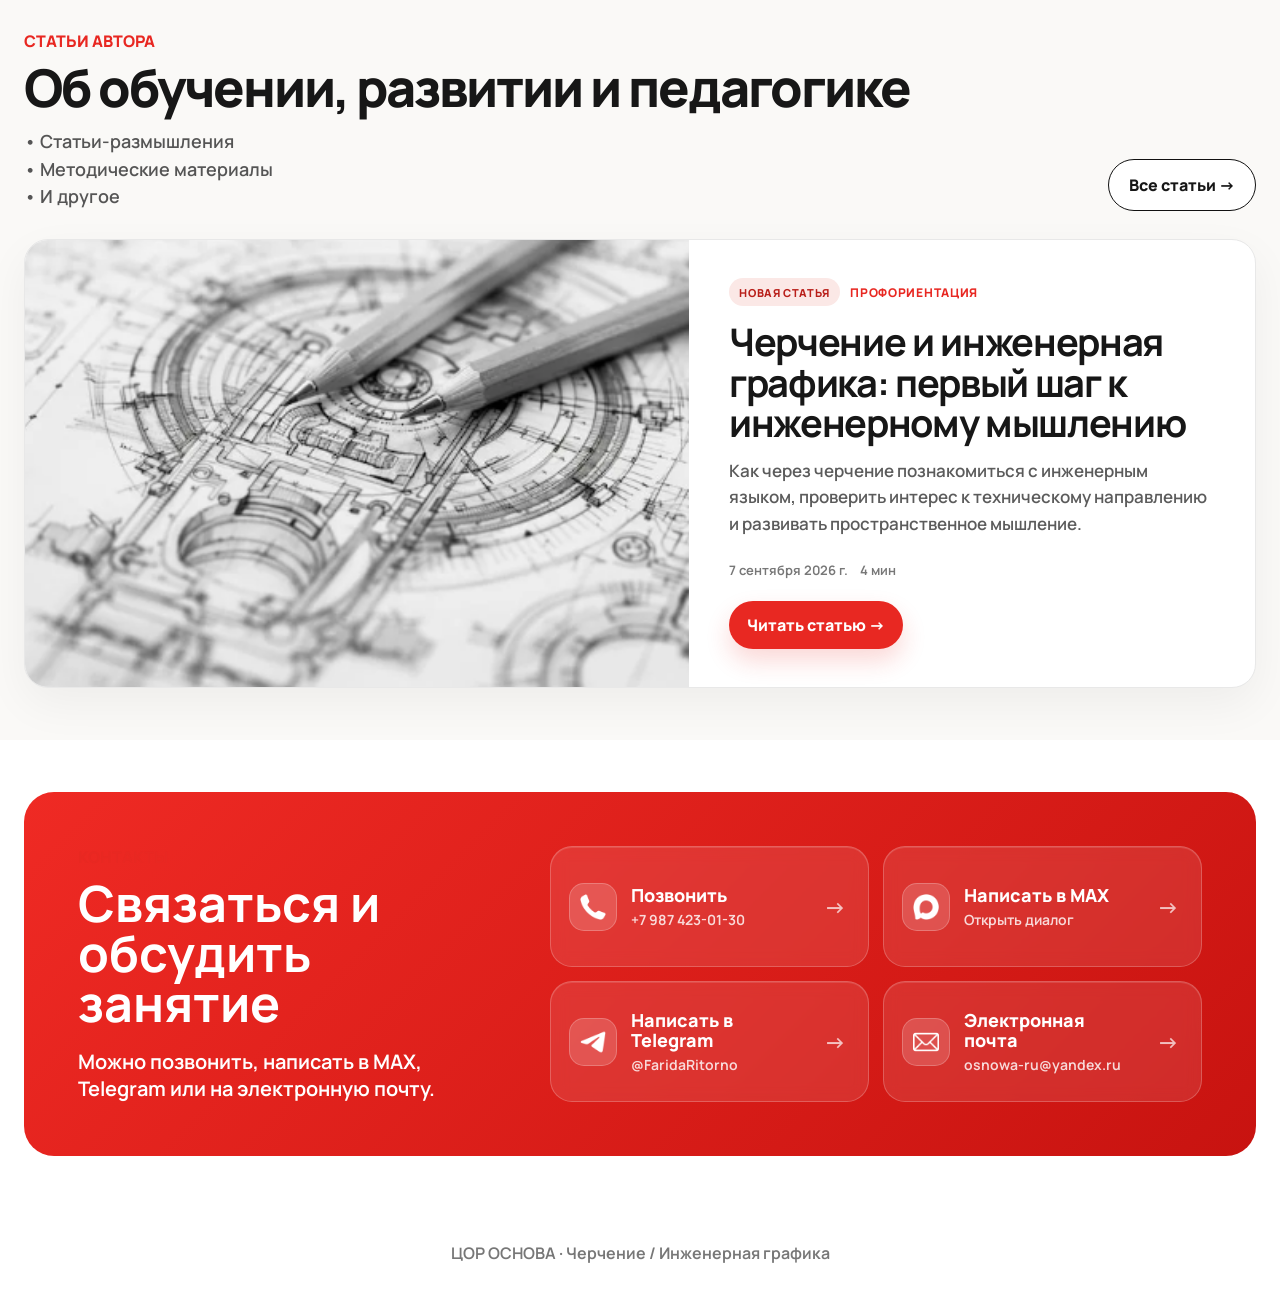
==== commit 504c422d: "update" ====
--- a/index.html
+++ b/index.html
@@ -10,6 +10,7 @@
   <meta property="og:title" content="ЦОР ОСНОВА — Черчение / Инженерная графика" />
   <meta property="og:description" content="Индивидуальные занятия по черчению и инженерной графике для школьников и студентов." />
   <meta property="og:image" content="assets/og-image.png" />
+  <script src="js/theme.js"></script>
   <link rel="stylesheet" href="css/style.css" />
   <link rel="stylesheet" href="css/responsive.css" />
   <link rel="stylesheet" href="css/animations.css" />
@@ -19,10 +20,11 @@
 <header class="topbar">
   <div class="wrap nav">
     <a class="brand" href="#top" aria-label="ЦОР ОСНОВА"><img src="assets/logo-symbol.png" alt=""><span>ЦОР ОСНОВА</span></a>
-    <button class="menu-toggle" id="menuToggle" type="button" aria-label="Открыть меню" aria-expanded="false"><span></span><span></span><span></span></button>
     <nav class="menu" id="mainMenu" aria-label="Навигация">
       <a class="pill" href="#goal">Выбрать цель</a><a class="pill" href="#for">Для кого</a><a class="pill" href="#task">Пример задания</a><a class="pill" href="#about">О преподавателе</a><a class="pill" href="#articles">Статьи</a><a class="pill" href="#contacts">Контакты</a><a class="pill phone" href="tel:+79874230130">+7 987 423-01-30</a>
     </nav>
+    <button class="theme-toggle" id="themeToggle" type="button" aria-label="Включить тёмную тему" title="Тёмная тема"><img class="theme-icon" src="assets/icon-moon.png" alt="" aria-hidden="true"></button>
+    <button class="menu-toggle" id="menuToggle" type="button" aria-label="Открыть меню" aria-expanded="false"><span></span><span></span><span></span></button>
   </div>
 </header>
 <main id="top">
@@ -49,7 +51,7 @@
 
   <section id="for"><div class="wrap"><div class="section-kicker">Для кого</div><h2 class="section-title">Школьникам и студентам</h2><div class="audience"><article class="big-card"><h3>Школьникам любых классов</h3><p>Знакомство с черчением, развитие пространственного мышления и спокойная проверка интереса к инженерным направлениям — без давления и лишнего пафоса.</p></article><article class="big-card"><h3>Студентам колледжей и вузов</h3><p>Помощь с инженерной графикой, начертательной геометрией, компьютерной графикой и учебными заданиями.</p></article></div></div></section>
 
-  <section id="task"><div class="wrap task"><div><div class="section-kicker">Пример разбираемого задания</div><h2>Не просто ответ — понятная логика построения</h2><p>На занятиях разбираются реальные учебные задачи: что дано, что нужно построить, где обычно возникают ошибки и как проверить результат.</p></div><div class="slides"><div class="slide-tabs"><button class="tab active" data-slide="given">Дано</button><button class="tab" data-slide="solution">Решение</button></div><img id="taskImg" src="assets/task-given.png" alt="Пример задания из презентации"></div></div></section>
+  <section id="task"><div class="wrap task"><div><div class="section-kicker">Пример разбираемого задания</div><h2>Не просто ответ — понятная логика построения</h2><p>На занятиях разбираются реальные учебные задачи: что дано, что нужно построить, где обычно возникают ошибки и как проверить результат.</p></div><div class="slides"><div class="slide-tabs"><button class="tab active" data-slide="given">Дано</button><button class="tab" data-slide="solution">Решение</button></div><div class="task-media"><video id="taskVideo" src="assets/task-given.mp4" muted playsinline preload="auto" poster="assets/task-given.png" aria-label="Анимация условия задачи"></video><button class="task-skip" id="taskSkip" type="button" aria-label="Показать итоговый кадр" title="Показать итог"><svg class="task-skip-icon" viewBox="0 0 24 24" aria-hidden="true" focusable="false"><path d="M3.5 5.25 10.5 12l-7 6.75V5.25Zm7.25 0L17.75 12l-7 6.75V5.25ZM19 5.25h2v13.5h-2V5.25Z" fill="currentColor"/></svg></button></div></div></div></section>
 
   <section id="about"><div class="wrap"><div class="section-kicker">О преподавателе</div><h2 class="section-title">Мухамадиева Фарида Ибрагимовна</h2><div class="portfolio"><article class="fact"><b>Преподаватель инженерной и компьютерной графики</b>Опыт преподавания инженерной графики, черчения, основ начертательной геометрии и компьютерной инженерной графики.</article><article class="fact"><b>Методические материалы</b>Разработка календарно-тематических планов, презентаций, учебных пособий и материалов для занятий.</article><article class="fact"><b>Программы и инструменты</b>КОМПАС, MS Visio, работа с нормативной документацией, ГОСТ и учебными требованиями.</article><article class="fact"><b>Образование</b>Высшее образование, художественно-графический профиль.</article></div></div></section>
 
--- a/css/style.css
+++ b/css/style.css
@@ -1,7 +1,7 @@
 @import url('https://fonts.googleapis.com/css2?family=Manrope:wght@500;600;700;800;900&display=swap');
 
     :root{--red:#e82822;--red2:#c91713;--black:#171717;--muted:#5e5e5e;--gold:#caa059;--line:#e8e8e8;--bg:#f7f7f6;--card:#fff;--radius:30px;--shadow:0 24px 70px rgba(15,15,15,.09);}
-    *{box-sizing:border-box} html{scroll-behavior:smooth} body{margin:0;padding-top:82px;background:#fff;color:var(--black);font-family:Manrope,Inter,Arial,sans-serif;font-weight:650} a{text-decoration:none;color:inherit} img{max-width:100%;display:block;-webkit-user-drag:none;user-select:none} .page{overflow:hidden}.wrap{width:min(1280px,calc(100% - 48px));margin:auto}.topbar{position:fixed;top:0;left:0;right:0;width:100%;z-index:9999;background:rgba(255,255,255,.94);backdrop-filter:blur(16px);-webkit-backdrop-filter:blur(16px);border-bottom:1px solid var(--line);box-shadow:0 8px 24px rgba(0,0,0,.04)}.nav{height:82px;display:flex;align-items:center;gap:14px;flex-wrap:nowrap}.brand{display:flex;align-items:center;gap:13px;min-width:272px;margin-right:46px;white-space:nowrap;flex:0 0 auto}.brand img{width:48px;height:48px;object-fit:contain}.brand span{display:inline-block;font-size:25px;line-height:.98;color:var(--red);font-weight:700;letter-spacing:-.25px;text-transform:uppercase;font-family:'Arial Rounded MT Bold','Trebuchet MS',Manrope,Arial,sans-serif;transform:scaleX(1.055);transform-origin:left center}.menu{margin-left:auto;display:flex;align-items:center;gap:8px;flex-wrap:nowrap;min-width:0}.pill{height:46px;padding:0 17px;border:1.8px solid #111;border-radius:999px;display:inline-flex;align-items:center;justify-content:center;font-size:14px;font-weight:900;background:#fff;transition:.2s;white-space:nowrap;flex:0 0 auto}.pill:hover{transform:translateY(-2px);box-shadow:0 10px 25px rgba(0,0,0,.08)}.pill.phone{background:var(--red);border-color:var(--red);color:#fff;padding-inline:21px}.hero{margin-top:28px;margin-bottom:54px}.hero-card{position:relative;min-height:655px;border-radius:26px;background:linear-gradient(105deg,#fff 0%,#f6f6f5 62%,#f1efed 100%);box-shadow:inset 0 0 0 1px #e8e8e8;overflow:hidden;padding:74px 70px}.hero-card:before{content:"";position:absolute;inset:-20%;background:repeating-linear-gradient(119deg,transparent 0 185px,rgba(0,0,0,.055) 186px,transparent 188px);opacity:.38;z-index:0}.hero-card:after{content:"";position:absolute;right:-210px;top:110px;width:620px;height:520px;background:radial-gradient(circle at 50% 55%,rgba(232,40,34,.13) 0%,rgba(232,40,34,.07) 34%,rgba(232,40,34,.025) 55%,rgba(232,40,34,0) 76%);z-index:0;pointer-events:none}.hero-content{position:relative;z-index:2;max-width:705px}.eyebrow{font-size:25px;font-weight:950;margin-bottom:26px}.center-name{color:var(--red);font-size:36px;line-height:.98;font-weight:800;text-transform:uppercase;letter-spacing:-.55px;margin-bottom:18px;max-width:760px;font-family:'Arial Rounded MT Bold','Trebuchet MS',Manrope,Arial,sans-serif}.h1{font-size:68px;line-height:.95;letter-spacing:-3.2px;margin:0 0 28px;font-weight:950}.lead{max-width:680px;font-size:23px;line-height:1.38;margin:0 0 36px;color:#2a2a2a;font-weight:790}.lead b{color:#2a2a2a;font-weight:790}.form-title{font-size:29px;margin:0 0 8px;font-weight:950}.form-sub{margin:0 0 20px;color:#555;font-weight:600;font-size:16px}.lead-form{display:flex;gap:16px;align-items:stretch;max-width:755px}.phone-input{height:76px;flex:1;border:0;border-radius:15px;background:#fff;box-shadow:0 20px 38px rgba(0,0,0,.08);padding:0 24px;font-size:28px;font-weight:900;outline:none}.submit{height:76px;width:330px;border:0;border-radius:15px;background:linear-gradient(180deg,#fb352e,#df201b);color:#fff;font-size:23px;line-height:1.15;font-weight:950;cursor:pointer;box-shadow:0 20px 38px rgba(232,40,34,.24);transition:.2s}.submit:hover{transform:translateY(-2px)}.status{margin-top:12px;min-height:22px;color:#b80e09;font-size:15px;font-weight:800}.hero-logo{position:absolute;z-index:1;right:-92px;top:92px;width:545px;height:545px;transform:perspective(900px) rotateY(-16deg) rotateZ(7deg) translateZ(0);filter:none;opacity:.98;transform-style:preserve-3d}.hero-logo:before,.hero-logo:after{display:none}.hero-logo img{position:relative;z-index:2;width:100%;height:100%;object-fit:contain;filter:contrast(1.04) saturate(1.04);transform:translateZ(18px) scale(1.01);backface-visibility:hidden}section{padding:52px 0}.section-title{font-size:52px;line-height:1;letter-spacing:-2px;margin:0 0 28px;font-weight:950}.section-kicker{color:var(--red);font-weight:950;text-transform:uppercase;margin-bottom:10px}.choices{display:grid;grid-template-columns:repeat(4,1fr);gap:16px}.choice{min-height:185px;border:1px solid var(--line);border-radius:24px;background:#fff;padding:26px;box-shadow:0 20px 50px rgba(0,0,0,.04);transition:.2s}.choice:hover{transform:translateY(-6px);box-shadow:var(--shadow);border-color:#ffd3d0}.choice h3{font-size:25px;margin:0 0 12px}.choice p{margin:0;color:#555;line-height:1.35;font-weight:650}.audience{display:grid;grid-template-columns:1fr 1fr;gap:20px}.big-card{background:#f8f8f7;border:1px solid var(--line);border-radius:26px;padding:34px}.big-card h3{font-size:31px;margin:0 0 16px}.big-card p{font-size:18px;line-height:1.45;color:#333;margin:0}.task{display:grid;grid-template-columns:.85fr 1.15fr;gap:30px;align-items:center;background:#111;color:#fff;border-radius:30px;padding:42px;overflow:hidden}.task .section-kicker{color:#ffcbc8}.task h2{font-size:48px;line-height:1;margin:0 0 18px}.task p{font-size:19px;line-height:1.45;color:#eee;margin:0}.slides{border-radius:20px;background:#fff;padding:12px;box-shadow:0 30px 70px rgba(0,0,0,.25)}.slides img{border-radius:12px}.slide-tabs{display:flex;gap:8px;margin-bottom:10px}.tab{border:1px solid #ddd;background:#fff;border-radius:999px;padding:10px 14px;font-weight:900;cursor:pointer}.tab.active{background:var(--red);border-color:var(--red);color:#fff}.portfolio{display:grid;grid-template-columns:1fr 1fr;gap:22px}.fact{border:1px solid var(--line);border-radius:22px;padding:26px;background:#fff}.fact b{display:block;font-size:23px;margin-bottom:10px}.format{display:grid;grid-template-columns:repeat(4,1fr);gap:18px}.contact{background:linear-gradient(135deg,#ef2a24,#c81310);color:#fff;border-radius:30px;padding:54px;display:grid;grid-template-columns:.8fr 1.2fr;gap:38px}.contact h2{font-size:50px;line-height:1;margin:10px 0 20px}.contact p{font-size:20px;line-height:1.35;margin:0}.contact-grid{display:grid;grid-template-columns:repeat(2,minmax(0,1fr));gap:14px}.contact-btn{min-height:104px;border:1px solid rgba(255,255,255,.22);border-radius:22px;color:#fff;padding:18px 18px;display:grid;grid-template-columns:48px minmax(0,1fr) 26px;align-items:center;gap:14px;background:rgba(255,255,255,.10);box-shadow:inset 0 1px 0 rgba(255,255,255,.12);backdrop-filter:blur(8px);-webkit-backdrop-filter:blur(8px);transition:transform .22s ease,background .22s ease,border-color .22s ease,box-shadow .22s ease}.contact-btn:hover{background:rgba(255,255,255,.17);border-color:rgba(255,255,255,.42);transform:translateY(-4px);box-shadow:0 14px 28px rgba(92,0,0,.18),inset 0 1px 0 rgba(255,255,255,.18)}.contact-icon{width:48px;height:48px;border-radius:15px;display:flex;align-items:center;justify-content:center;background:rgba(255,255,255,.16);border:1px solid rgba(255,255,255,.22);font-size:21px;font-weight:900;line-height:1}.contact-copy{min-width:0;display:flex;flex-direction:column;gap:5px}.contact-copy strong{font-size:18px;line-height:1.15;font-weight:900}.contact-copy small{font-size:14px;line-height:1.25;font-weight:650;color:rgba(255,255,255,.82);overflow-wrap:anywhere}.contact-arrow{font-size:22px;opacity:.7;transition:transform .22s ease,opacity .22s ease}.contact-btn:hover .contact-arrow{transform:translateX(4px);opacity:1}.footer{text-align:center;color:#777;padding:34px 0}.modal{position:fixed;inset:0;background:rgba(0,0,0,.42);display:none;align-items:center;justify-content:center;z-index:60;padding:20px}.modal.open{display:flex}.modal-card{background:#fff;border-radius:22px;padding:28px;width:min(520px,100%);box-shadow:0 30px 120px rgba(0,0,0,.3)}.modal-card h3{font-size:28px;margin:0 0 10px}.modal-card p{color:#555;line-height:1.45}.modal-card code{background:#f4f4f4;padding:3px 6px;border-radius:6px}.modal-card button{margin-top:12px;background:#111;color:#fff;border:0;border-radius:12px;padding:14px 20px;font-weight:900;cursor:pointer}
+    *{box-sizing:border-box} html{scroll-behavior:smooth} body{margin:0;padding-top:82px;background:#fff;color:var(--black);font-family:Manrope,Inter,Arial,sans-serif;font-weight:650} a{text-decoration:none;color:inherit} img{max-width:100%;display:block;-webkit-user-drag:none;user-select:none} .page{overflow:hidden}.wrap{width:min(1280px,calc(100% - 48px));margin:auto}.topbar{position:fixed;top:0;left:0;right:0;width:100%;z-index:9999;background:rgba(255,255,255,.94);backdrop-filter:blur(16px);-webkit-backdrop-filter:blur(16px);border-bottom:1px solid var(--line);box-shadow:0 8px 24px rgba(0,0,0,.04)}.nav{height:82px;display:flex;align-items:center;gap:14px;flex-wrap:nowrap}.brand{display:flex;align-items:center;gap:13px;min-width:272px;margin-right:46px;white-space:nowrap;flex:0 0 auto}.brand img{width:48px;height:48px;object-fit:contain}.brand span{display:inline-block;font-size:25px;line-height:.98;color:var(--red);font-weight:700;letter-spacing:-.25px;text-transform:uppercase;font-family:'Arial Rounded MT Bold','Trebuchet MS',Manrope,Arial,sans-serif;transform:scaleX(1.055);transform-origin:left center}.menu{margin-left:auto;display:flex;align-items:center;gap:8px;flex-wrap:nowrap;min-width:0}.pill{height:46px;padding:0 17px;border:1.8px solid #111;border-radius:999px;display:inline-flex;align-items:center;justify-content:center;font-size:14px;font-weight:900;background:#fff;transition:.2s;white-space:nowrap;flex:0 0 auto}.pill:hover{transform:translateY(-2px);box-shadow:0 10px 25px rgba(0,0,0,.08)}.pill.phone{background:var(--red);border-color:var(--red);color:#fff;padding-inline:21px}.hero{margin-top:28px;margin-bottom:54px}.hero-card{position:relative;min-height:655px;border-radius:26px;background:linear-gradient(105deg,#fff 0%,#f6f6f5 62%,#f1efed 100%);box-shadow:inset 0 0 0 1px #e8e8e8;overflow:hidden;padding:74px 70px}.hero-card:before{content:"";position:absolute;inset:-20%;background:repeating-linear-gradient(119deg,transparent 0 185px,rgba(0,0,0,.055) 186px,transparent 188px);opacity:.38;z-index:0}.hero-card:after{content:"";position:absolute;right:-210px;top:110px;width:620px;height:520px;background:radial-gradient(circle at 50% 55%,rgba(232,40,34,.13) 0%,rgba(232,40,34,.07) 34%,rgba(232,40,34,.025) 55%,rgba(232,40,34,0) 76%);z-index:0;pointer-events:none}.hero-content{position:relative;z-index:2;max-width:705px}.eyebrow{font-size:25px;font-weight:950;margin-bottom:26px}.center-name{color:var(--red);font-size:36px;line-height:.98;font-weight:800;text-transform:uppercase;letter-spacing:-.55px;margin-bottom:18px;max-width:760px;font-family:'Arial Rounded MT Bold','Trebuchet MS',Manrope,Arial,sans-serif}.h1{font-size:68px;line-height:.95;letter-spacing:-3.2px;margin:0 0 28px;font-weight:950}.lead{max-width:680px;font-size:23px;line-height:1.38;margin:0 0 36px;color:#2a2a2a;font-weight:790}.lead b{color:#2a2a2a;font-weight:790}.form-title{font-size:29px;margin:0 0 8px;font-weight:950}.form-sub{margin:0 0 20px;color:#555;font-weight:600;font-size:16px}.lead-form{display:flex;gap:16px;align-items:stretch;max-width:755px}.phone-input{height:76px;flex:1;border:0;border-radius:15px;background:#fff;box-shadow:0 20px 38px rgba(0,0,0,.08);padding:0 24px;font-size:28px;font-weight:900;outline:none}.submit{height:76px;width:330px;border:0;border-radius:15px;background:linear-gradient(180deg,#fb352e,#df201b);color:#fff;font-size:23px;line-height:1.15;font-weight:950;cursor:pointer;box-shadow:0 20px 38px rgba(232,40,34,.24);transition:.2s}.submit:hover{transform:translateY(-2px)}.status{margin-top:12px;min-height:22px;color:#b80e09;font-size:15px;font-weight:800}.hero-logo{position:absolute;z-index:1;right:-92px;top:92px;width:545px;height:545px;transform:perspective(900px) rotateY(-16deg) rotateZ(7deg) translateZ(0);filter:none;opacity:.98;transform-style:preserve-3d}.hero-logo:before,.hero-logo:after{display:none}.hero-logo img{position:relative;z-index:2;width:100%;height:100%;object-fit:contain;filter:contrast(1.04) saturate(1.04);transform:translateZ(18px) scale(1.01);backface-visibility:hidden}section{padding:52px 0}.section-title{font-size:52px;line-height:1;letter-spacing:-2px;margin:0 0 28px;font-weight:950}.section-kicker{color:var(--red);font-weight:950;text-transform:uppercase;margin-bottom:10px}.choices{display:grid;grid-template-columns:repeat(4,1fr);gap:16px}.choice{min-height:185px;border:1px solid var(--line);border-radius:24px;background:#fff;padding:26px;box-shadow:0 20px 50px rgba(0,0,0,.04);transition:.2s}.choice:hover{transform:translateY(-6px);box-shadow:var(--shadow);border-color:#ffd3d0}.choice h3{font-size:25px;margin:0 0 12px}.choice p{margin:0;color:#555;line-height:1.35;font-weight:650}.audience{display:grid;grid-template-columns:1fr 1fr;gap:20px}.big-card{background:#f8f8f7;border:1px solid var(--line);border-radius:26px;padding:34px}.big-card h3{font-size:31px;margin:0 0 16px}.big-card p{font-size:18px;line-height:1.45;color:#333;margin:0}.task{display:grid;grid-template-columns:.85fr 1.15fr;gap:30px;align-items:center;background:#111;color:#fff;border-radius:30px;padding:42px;overflow:hidden}.task .section-kicker{color:#ffcbc8}.task h2{font-size:48px;line-height:1;margin:0 0 18px}.task p{font-size:19px;line-height:1.45;color:#eee;margin:0}.slides{border-radius:20px;background:#fff;padding:12px;box-shadow:0 30px 70px rgba(0,0,0,.25)}.task-media{position:relative;width:100%;aspect-ratio:4/3;overflow:hidden;border-radius:12px;background:#f7f7f4}.task-media video{width:100%;height:100%;display:block;object-fit:contain;object-position:center center;border-radius:12px;background:#fbfbf8;clip-path:inset(0 1px 1px 0 round 12px)}.task-skip{position:absolute;right:12px;bottom:12px;display:inline-flex;align-items:center;justify-content:center;width:34px;height:34px;padding:0;line-height:0;border:0;border-radius:999px;background:rgba(17,17,17,.62);color:#fff;cursor:pointer;backdrop-filter:blur(10px);-webkit-backdrop-filter:blur(10px);box-shadow:0 10px 22px rgba(0,0,0,.12);transition:transform .18s ease,background .18s ease,opacity .18s ease;opacity:.78}.task-skip-icon{width:16px;height:16px;display:block}.task-skip:hover{transform:translateY(-1px);background:rgba(17,17,17,.78);opacity:1}.task-skip:focus-visible{outline:3px solid rgba(232,40,34,.28);outline-offset:2px}.slide-tabs{display:flex;gap:8px;margin-bottom:10px}.tab{border:1px solid #ddd;background:#fff;border-radius:999px;padding:10px 14px;font-weight:900;cursor:pointer}.tab.active{background:var(--red);border-color:var(--red);color:#fff}.portfolio{display:grid;grid-template-columns:1fr 1fr;gap:22px}.fact{border:1px solid var(--line);border-radius:22px;padding:26px;background:#fff}.fact b{display:block;font-size:23px;margin-bottom:10px}.format{display:grid;grid-template-columns:repeat(4,1fr);gap:18px}.contact{background:linear-gradient(135deg,#ef2a24,#c81310);color:#fff;border-radius:30px;padding:54px;display:grid;grid-template-columns:.8fr 1.2fr;gap:38px}.contact h2{font-size:50px;line-height:1;margin:10px 0 20px}.contact p{font-size:20px;line-height:1.35;margin:0}.contact-grid{display:grid;grid-template-columns:repeat(2,minmax(0,1fr));gap:14px}.contact-btn{min-height:104px;border:1px solid rgba(255,255,255,.22);border-radius:22px;color:#fff;padding:18px 18px;display:grid;grid-template-columns:48px minmax(0,1fr) 26px;align-items:center;gap:14px;background:rgba(255,255,255,.10);box-shadow:inset 0 1px 0 rgba(255,255,255,.12);backdrop-filter:blur(8px);-webkit-backdrop-filter:blur(8px);transition:transform .22s ease,background .22s ease,border-color .22s ease,box-shadow .22s ease}.contact-btn:hover{background:rgba(255,255,255,.17);border-color:rgba(255,255,255,.42);transform:translateY(-4px);box-shadow:0 14px 28px rgba(92,0,0,.18),inset 0 1px 0 rgba(255,255,255,.18)}.contact-icon{width:48px;height:48px;border-radius:15px;display:flex;align-items:center;justify-content:center;background:rgba(255,255,255,.16);border:1px solid rgba(255,255,255,.22);font-size:21px;font-weight:900;line-height:1}.contact-copy{min-width:0;display:flex;flex-direction:column;gap:5px}.contact-copy strong{font-size:18px;line-height:1.15;font-weight:900}.contact-copy small{font-size:14px;line-height:1.25;font-weight:650;color:rgba(255,255,255,.82);overflow-wrap:anywhere}.contact-arrow{font-size:22px;opacity:.7;transition:transform .22s ease,opacity .22s ease}.contact-btn:hover .contact-arrow{transform:translateX(4px);opacity:1}.footer{text-align:center;color:#777;padding:34px 0}.modal{position:fixed;inset:0;background:rgba(0,0,0,.42);display:none;align-items:center;justify-content:center;z-index:60;padding:20px}.modal.open{display:flex}.modal-card{background:#fff;border-radius:22px;padding:28px;width:min(520px,100%);box-shadow:0 30px 120px rgba(0,0,0,.3)}.modal-card h3{font-size:28px;margin:0 0 10px}.modal-card p{color:#555;line-height:1.45}.modal-card code{background:#f4f4f4;padding:3px 6px;border-radius:6px}.modal-card button{margin-top:12px;background:#111;color:#fff;border:0;border-radius:12px;padding:14px 20px;font-weight:900;cursor:pointer}
     @media(max-width:1180px){.brand{min-width:auto;margin-right:22px}.brand span{font-size:23px;transform:scaleX(1.035)}.pill{padding:0 14px;font-size:13px}.hero-logo{right:-150px}.h1{font-size:58px}.center-name{font-size:31px}.choices{grid-template-columns:repeat(2,1fr)}.format{grid-template-columns:repeat(2,1fr)}}
     @media(max-width:900px){.nav{height:auto;padding:16px 0;align-items:flex-start;flex-direction:column}.menu{margin:0;width:100%;overflow-x:auto;padding-bottom:8px}.pill{flex:0 0 auto}.hero-card{padding:42px 28px;min-height:720px}.hero-logo{right:-95px;top:430px;width:350px;height:350px;opacity:.42}.h1{font-size:45px}.center-name{font-size:26px}.lead{font-size:19px}.lead-form{flex-direction:column}.submit{width:100%}.audience,.task,.portfolio,.format,.contact{grid-template-columns:1fr}.choices{grid-template-columns:1fr}.section-title{font-size:40px}.contact-grid{grid-template-columns:1fr}.wrap{width:min(100% - 28px,1280px)}}
   
@@ -81,3 +81,67 @@
 .article-attachment b{color:#b51d17;font-size:18px}
 
 .contact-icon img{width:26px;height:26px;object-fit:contain;display:block;filter:none}
+
+/* Theme switch */
+.theme-toggle{width:46px;height:46px;flex:0 0 46px;border:1.8px solid #111;border-radius:50%;display:inline-grid;place-items:center;background:#fff;color:#171717;cursor:pointer;transition:transform .2s ease,background .2s ease,color .2s ease,border-color .2s ease,box-shadow .2s ease;margin-left:2px}
+.theme-toggle:hover{transform:translateY(-2px);box-shadow:0 10px 25px rgba(0,0,0,.08)}
+.theme-toggle:focus-visible{outline:3px solid rgba(232,40,34,.25);outline-offset:3px}
+.theme-icon{width:22px;height:22px;display:block;object-fit:contain;pointer-events:none}
+
+/* Featured article */
+.article-card--featured{grid-column:1/-1;display:grid;grid-template-columns:minmax(0,1.08fr) minmax(360px,.92fr);min-height:390px}
+.article-card--featured .article-cover{aspect-ratio:auto;min-height:390px}
+.article-card--featured .article-body{padding:38px 40px;justify-content:center}
+.article-card--featured h3{font-size:38px;line-height:1.06;letter-spacing:-1.35px;margin:15px 0 16px;max-width:650px}
+.article-card--featured p{font-size:17px;line-height:1.55;max-width:650px;margin-bottom:24px}
+.article-feature-kicker{display:flex;align-items:center;gap:10px;flex-wrap:wrap}
+.article-feature-badge{display:inline-flex;align-items:center;min-height:28px;padding:5px 10px;border-radius:999px;background:#fbe8e6;color:#b91f1a;font-size:11px;font-weight:950;text-transform:uppercase;letter-spacing:.06em}
+.article-link--button{align-self:flex-start;margin-top:22px;padding:13px 18px;border-radius:999px;background:var(--red);color:#fff;box-shadow:0 12px 24px rgba(232,40,34,.18);transition:.2s ease}
+.article-link--button:hover{background:var(--red2);transform:translateY(-2px)}
+
+/* Dark theme */
+html[data-theme="dark"]{--black:#f4f2ef;--muted:#b8b4af;--line:#383633;--bg:#171716;--card:#222220;--shadow:0 24px 70px rgba(0,0,0,.34)}
+html[data-theme="dark"] body{background:#171716;color:var(--black)}
+html[data-theme="dark"] .topbar{background:rgba(23,23,22,.94);border-bottom-color:#393734;box-shadow:0 8px 28px rgba(0,0,0,.24)}
+html[data-theme="dark"] .pill,html[data-theme="dark"] .theme-toggle{background:#222220;border-color:#e4e0da;color:#f5f2ee}
+html[data-theme="dark"] .pill:hover,html[data-theme="dark"] .theme-toggle:hover{box-shadow:0 10px 25px rgba(0,0,0,.28)}
+html[data-theme="dark"] .theme-icon{filter:none}
+html[data-theme="dark"] .pill.phone{background:var(--red);border-color:var(--red);color:#fff}
+html[data-theme="dark"] .hero-card{background:linear-gradient(105deg,#232321 0%,#1e1e1d 62%,#1a1a19 100%);box-shadow:inset 0 0 0 1px #393734}
+html[data-theme="dark"] .hero-card:before{background:repeating-linear-gradient(119deg,transparent 0 185px,rgba(255,255,255,.055) 186px,transparent 188px);opacity:.28}
+html[data-theme="dark"] .lead,html[data-theme="dark"] .lead b,html[data-theme="dark"] .form-title{color:#f1efeb}
+html[data-theme="dark"] .form-sub,html[data-theme="dark"] .choice p,html[data-theme="dark"] .big-card p,html[data-theme="dark"] .articles-intro,html[data-theme="dark"] .articles-hero p{color:#bcb8b2}
+html[data-theme="dark"] .phone-input{background:#2a2927;color:#fff;box-shadow:0 20px 38px rgba(0,0,0,.25)}
+html[data-theme="dark"] .phone-input::placeholder{color:#8f8b85}
+html[data-theme="dark"] .choice,html[data-theme="dark"] .fact,html[data-theme="dark"] .article-card,html[data-theme="dark"] .empty-state{background:#222220;border-color:#393734}
+html[data-theme="dark"] .choice:hover{border-color:#713a36}
+html[data-theme="dark"] .big-card{background:#20201e;border-color:#393734}
+html[data-theme="dark"] .task{background:#0f0f0f;border:1px solid #343230}
+html[data-theme="dark"] .slides{background:#151515}
+html[data-theme="dark"] .task-media{background:#fbfbf8}
+html[data-theme="dark"] .task-media video{background:#fbfbf8}
+html[data-theme="dark"] .task-skip{background:rgba(17,17,17,.76);color:#fff;box-shadow:0 10px 22px rgba(0,0,0,.28)}
+html[data-theme="dark"] .task-skip:hover{background:rgba(17,17,17,.9)}
+html[data-theme="dark"] .tab{background:#262523;border-color:#4b4945;color:#f5f2ee}
+html[data-theme="dark"] .tab.active{background:var(--red);border-color:var(--red);color:#fff}
+html[data-theme="dark"] .articles-home,html[data-theme="dark"] .articles-page{background:#1b1b19}
+html[data-theme="dark"] .articles-all{background:#222220;border-color:#e4e0da;color:#f5f2ee}
+html[data-theme="dark"] .articles-all:hover{background:#f1efeb;color:#171717}
+html[data-theme="dark"] .article-cover{background:linear-gradient(135deg,#302724,#252523)}
+html[data-theme="dark"] .article-card p,html[data-theme="dark"] .article-meta,html[data-theme="dark"] .article-nav-inline,html[data-theme="dark"] .article-nav-inline a{color:#aaa7a1}
+html[data-theme="dark"] .article-feature-badge{background:#472725;color:#ffb5b0}
+html[data-theme="dark"] .article-page{background:#171716}
+html[data-theme="dark"] .article-hero-image{background:#282421}
+html[data-theme="dark"] .article-content{color:#e8e5df}
+html[data-theme="dark"] .article-content blockquote{background:#28211f;color:#f2efea}
+html[data-theme="dark"] .article-media-section{border-top-color:#393633}
+html[data-theme="dark"] .article-gallery figure{background:#242321;border-color:#3d3a36}
+html[data-theme="dark"] .article-gallery figcaption{color:#aaa7a1}
+html[data-theme="dark"] .article-attachment{background:#222220;border-color:#3d3a36;color:#f3f0eb}
+html[data-theme="dark"] .article-attachment small{color:#aaa7a1}
+html[data-theme="dark"] .article-attachment-icon{background:#472725;color:#ffb5b0}
+html[data-theme="dark"] .footer{color:#8f8b85}
+html[data-theme="dark"] .modal-card{background:#242321;color:#f5f2ee}
+html[data-theme="dark"] .modal-card p{color:#bbb7b0}
+html[data-theme="dark"] .modal-card code{background:#34322f;color:#fff}
+html[data-theme="dark"] .modal-card button{background:#f2efea;color:#171717}
--- a/css/responsive.css
+++ b/css/responsive.css
@@ -129,3 +129,60 @@
   .article-attachment{grid-template-columns:46px 1fr auto;padding:13px}
   .article-attachment-icon{width:46px;height:40px}
 }
+
+/* Theme toggle + featured article */
+@media (max-width:900px){
+  .nav{justify-content:flex-start}
+  .brand{margin-right:auto;max-width:calc(100% - 110px)}
+  .theme-toggle{width:44px;height:44px;flex-basis:44px;margin-left:0}
+  .article-card--featured{grid-template-columns:1fr;min-height:0}
+  .article-card--featured .article-cover{min-height:0;aspect-ratio:16/9}
+  .article-card--featured .article-body{padding:26px}
+  .article-card--featured h3{font-size:31px;letter-spacing:-1px}
+}
+@media (max-width:520px){
+  .brand{max-width:calc(100% - 100px)}
+  .theme-toggle{width:42px;height:42px;flex-basis:42px}
+  .theme-icon{font-size:21px}
+  .article-card--featured .article-body{padding:22px}
+  .article-card--featured h3{font-size:27px;line-height:1.08}
+  .article-card--featured p{font-size:15px}
+}
+
+html[data-theme="dark"] .menu{background:rgba(23,23,22,.985);border-bottom-color:#393734;box-shadow:0 18px 30px rgba(0,0,0,.35)}
+html[data-theme="dark"] .menu-toggle{background:#222220;border-color:#e4e0da}
+html[data-theme="dark"] .menu-toggle span{background:#f5f2ee}
+
+/* Header fit: keep theme switch separate from the phone CTA */
+.topbar .nav{width:min(1380px,calc(100% - 32px))}
+
+@media (max-width:1460px) and (min-width:1241px){
+  .topbar .nav{width:min(1320px,calc(100% - 24px));gap:8px}
+  .topbar .brand{min-width:232px;margin-right:12px;gap:10px}
+  .topbar .brand img{width:44px;height:44px}
+  .topbar .brand span{font-size:22px;transform:scaleX(1.025)}
+  .topbar .menu{gap:6px}
+  .topbar .pill{height:44px;padding:0 13px;font-size:13px}
+  .topbar .pill.phone{padding-inline:16px}
+  .topbar .theme-toggle{width:42px;height:42px;flex-basis:42px;margin-left:0}
+}
+
+@media (max-width:1240px){
+  body{padding-top:72px}
+  .topbar{height:72px}
+  .topbar .nav{height:72px;padding:0;display:flex;flex-direction:row;align-items:center;justify-content:space-between;gap:10px;width:min(100% - 28px,1280px)}
+  .topbar .brand{min-width:0;margin-right:auto;gap:10px;max-width:calc(100% - 112px)}
+  .topbar .brand img{width:40px;height:40px}
+  .topbar .brand span{font-size:20px;line-height:1;transform:none;overflow:hidden;text-overflow:ellipsis}
+  .topbar .theme-toggle{width:44px;height:44px;flex:0 0 44px;margin-left:0}
+  .topbar .menu-toggle{display:flex;width:44px;height:44px;flex:0 0 44px}
+  .topbar .menu{position:fixed;top:72px;left:0;right:0;width:100%;margin:0;padding:16px 18px 22px;display:grid;grid-template-columns:repeat(2,minmax(0,1fr));gap:10px;background:rgba(255,255,255,.98);border-bottom:1px solid var(--line);box-shadow:0 18px 30px rgba(0,0,0,.10);transform:translateY(-130%);opacity:0;pointer-events:none;transition:.25s ease;overflow:visible;z-index:9998}
+  .topbar .menu.open{transform:translateY(0);opacity:1;pointer-events:auto}
+  .topbar .pill{height:50px;width:100%;font-size:14px;padding:0 12px;border-width:1.5px}
+  .topbar .pill.phone{grid-column:1 / -1}
+}
+
+@media (max-width:520px){
+  .topbar .menu{grid-template-columns:1fr}
+  .topbar .pill.phone{grid-column:auto}
+}
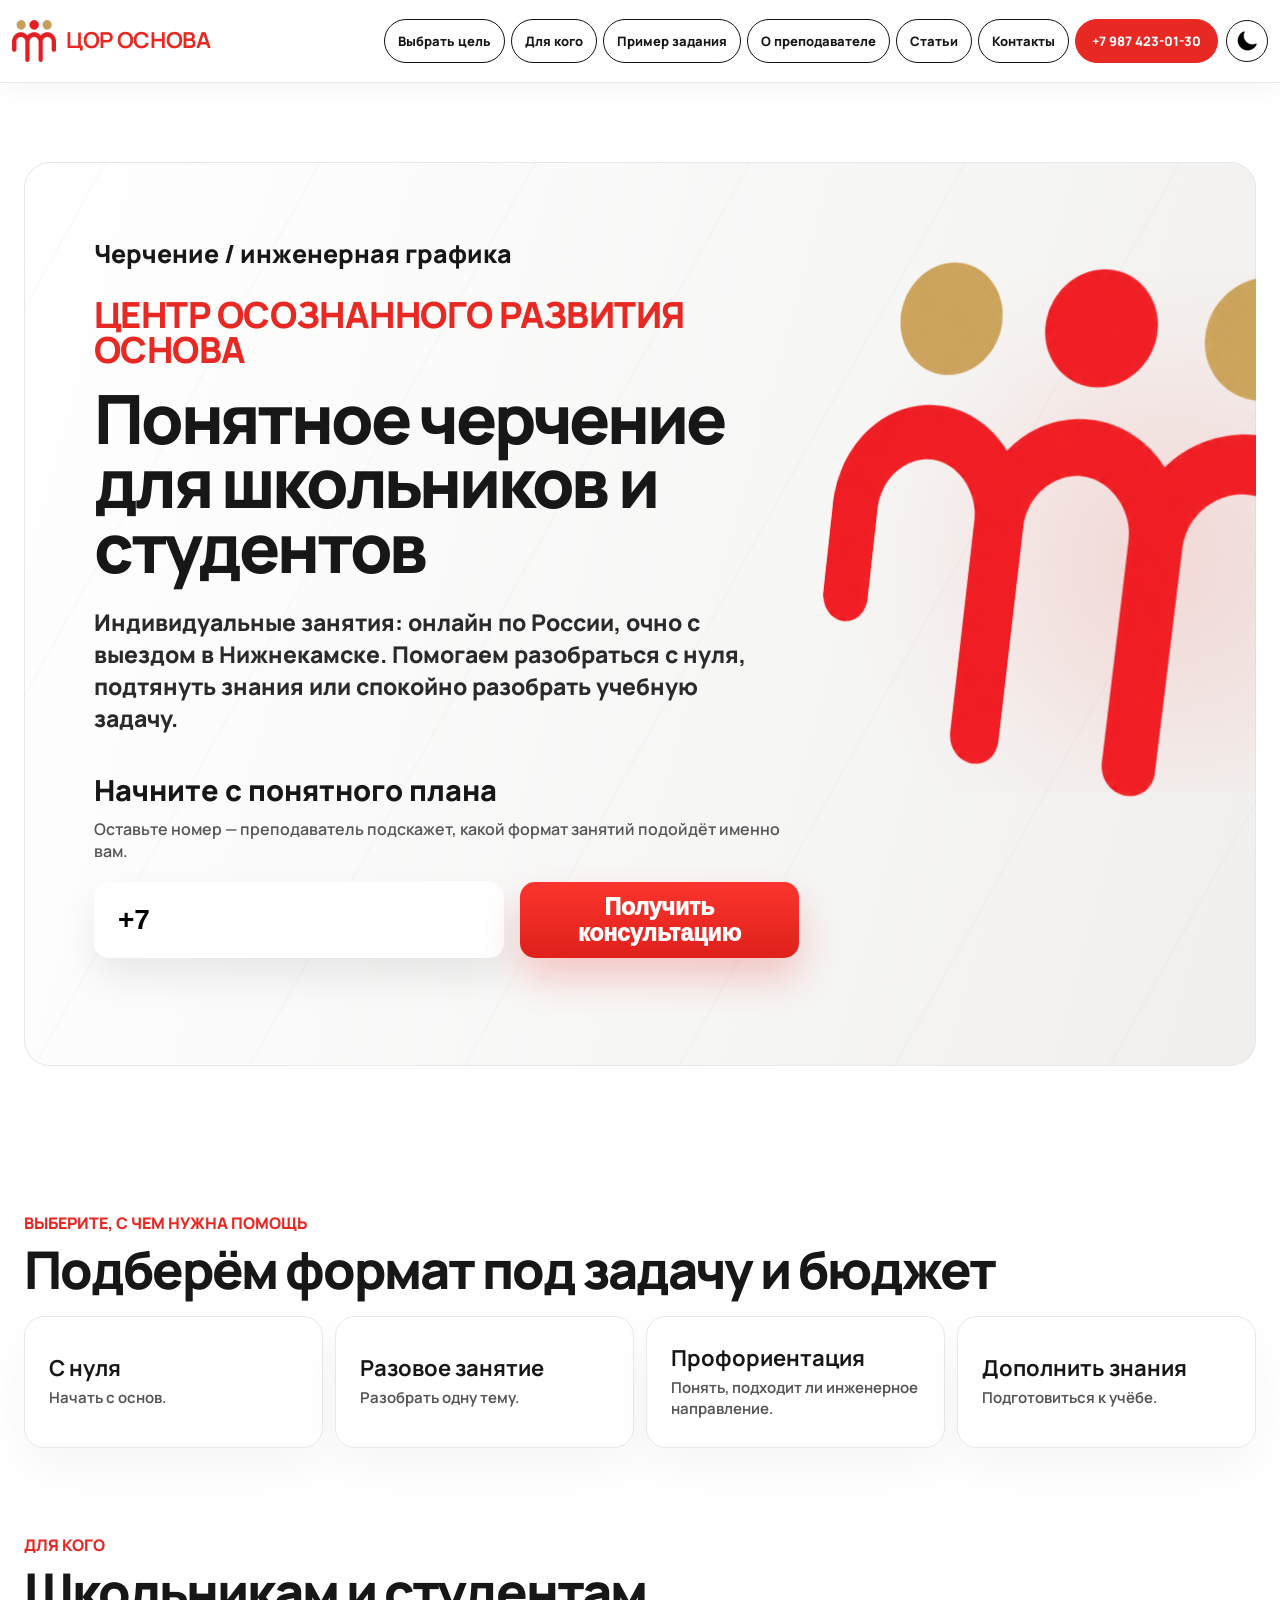
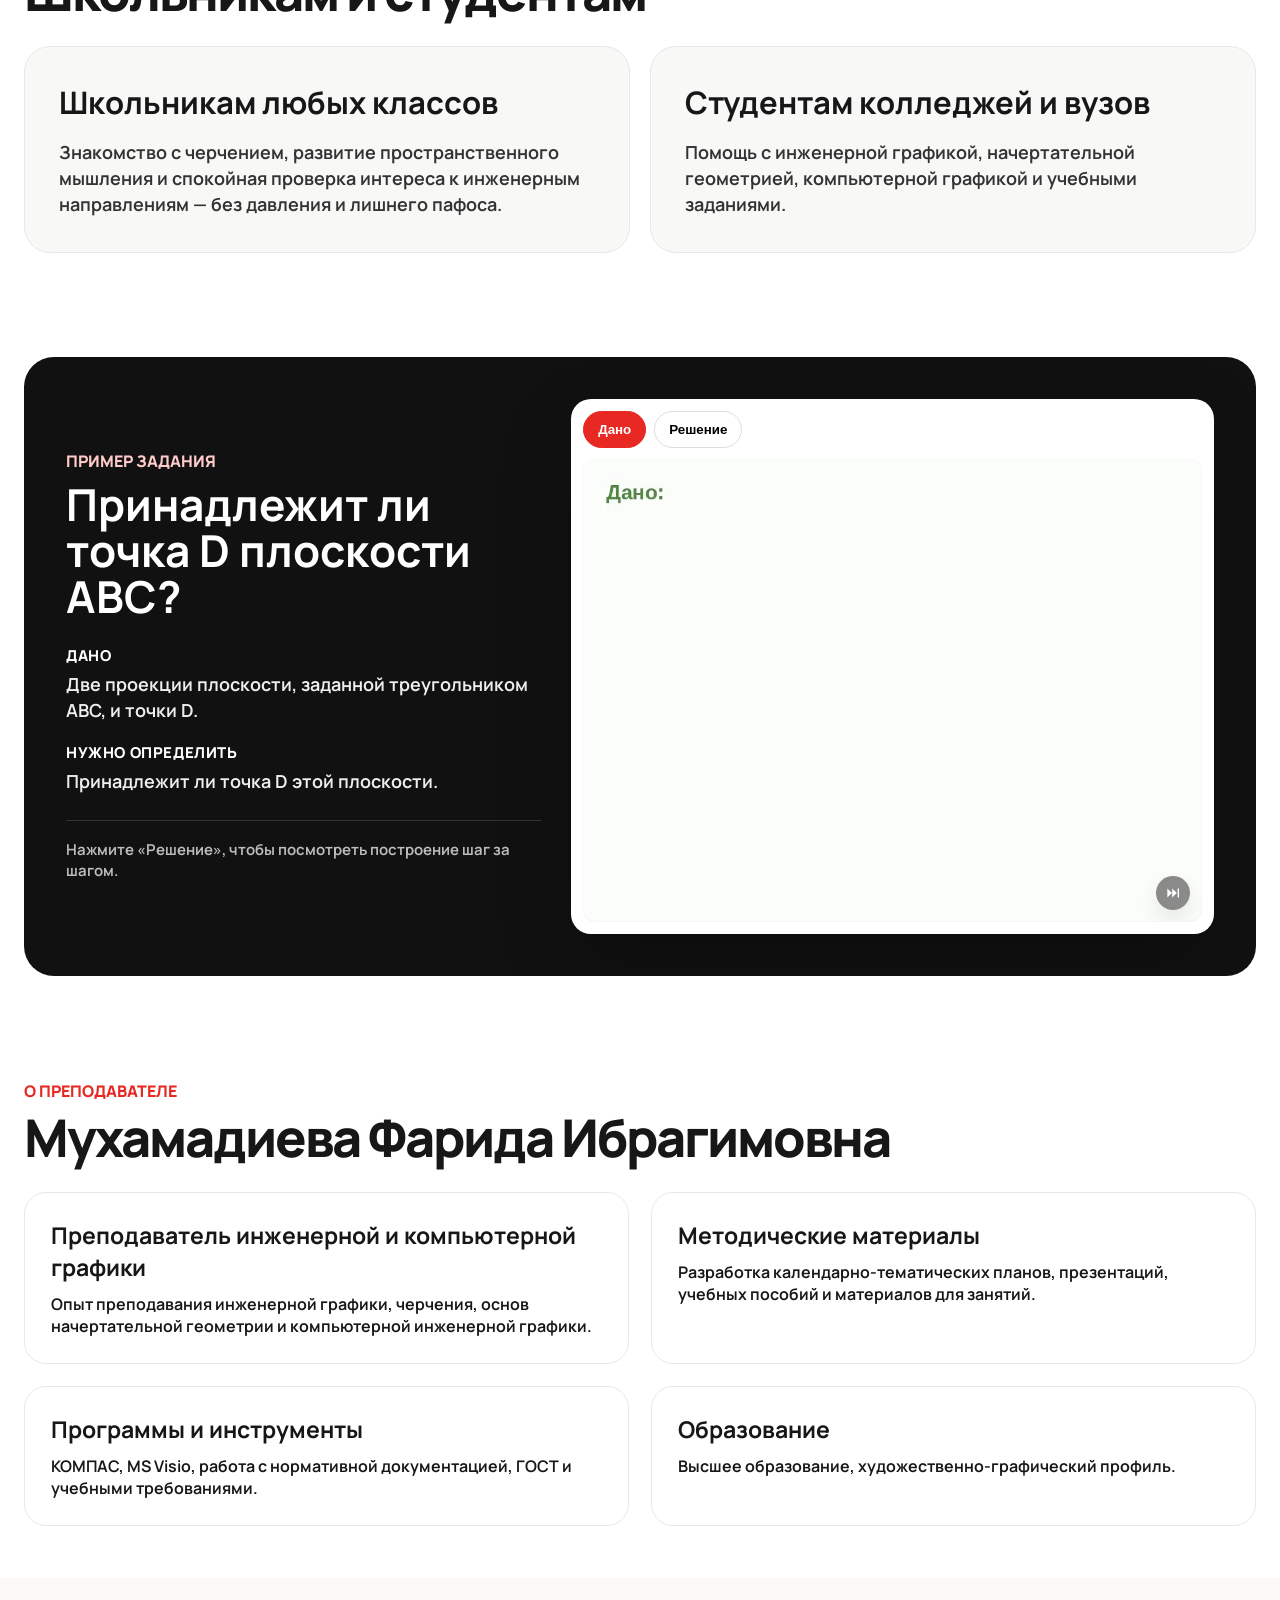
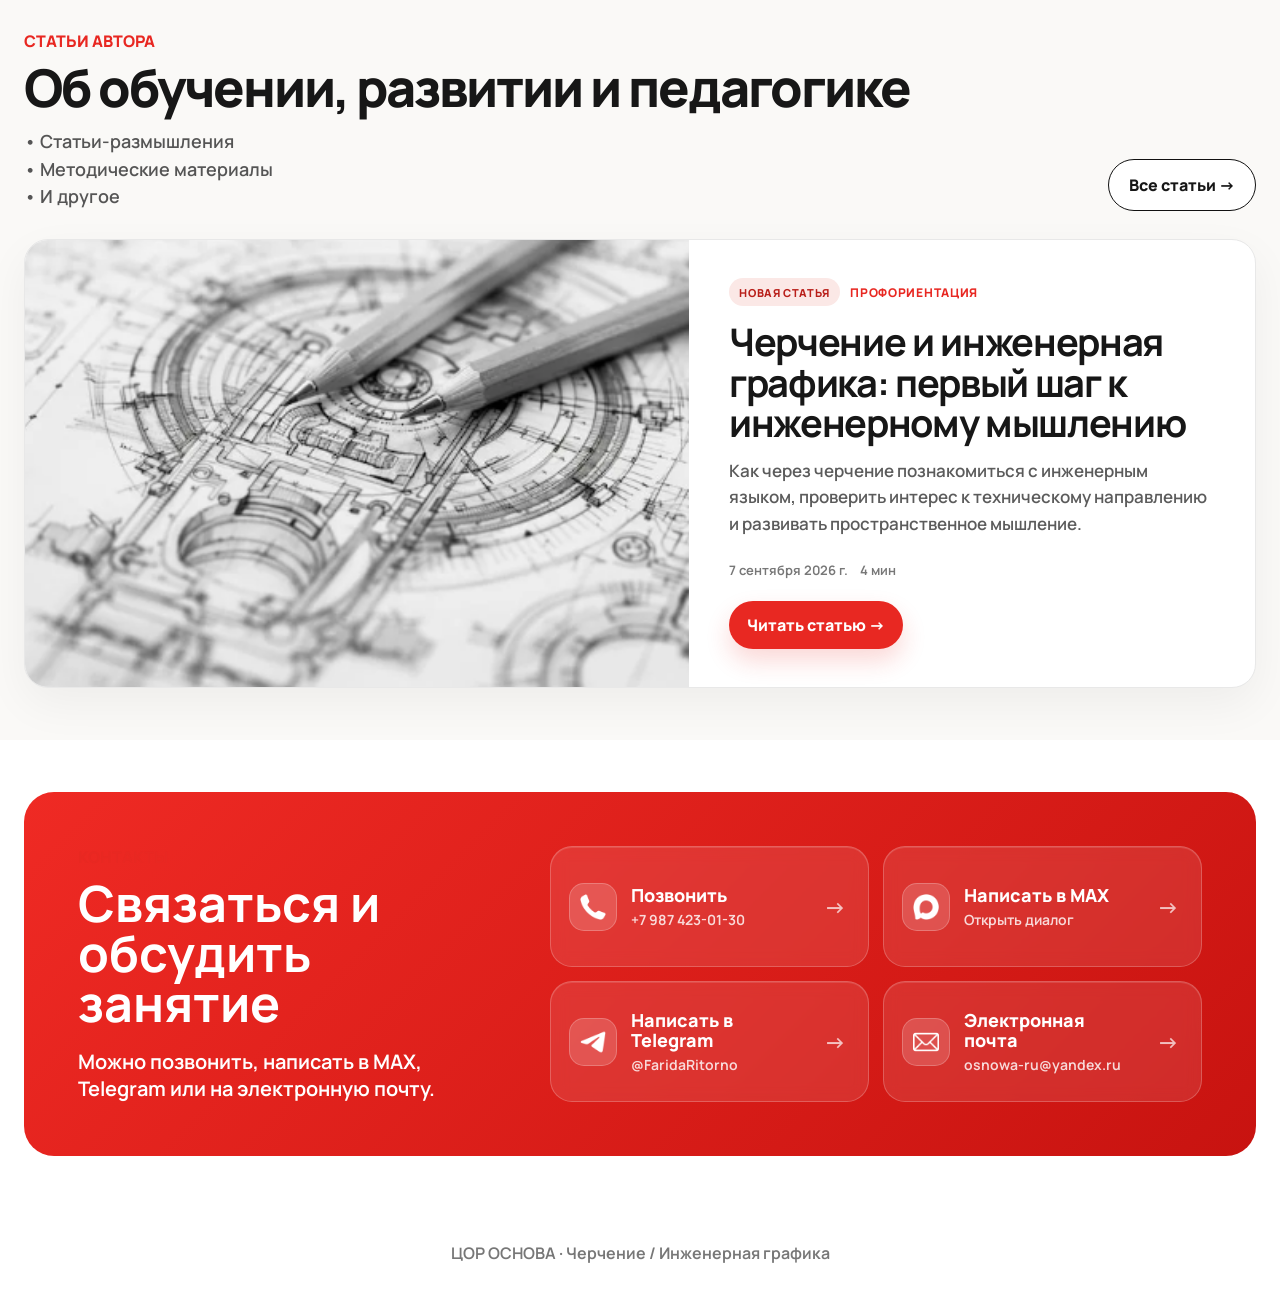
==== commit ee760ad5: "update" ====
--- a/index.html
+++ b/index.html
@@ -51,7 +51,7 @@
 
   <section id="for"><div class="wrap"><div class="section-kicker">Для кого</div><h2 class="section-title">Школьникам и студентам</h2><div class="audience"><article class="big-card"><h3>Школьникам любых классов</h3><p>Знакомство с черчением, развитие пространственного мышления и спокойная проверка интереса к инженерным направлениям — без давления и лишнего пафоса.</p></article><article class="big-card"><h3>Студентам колледжей и вузов</h3><p>Помощь с инженерной графикой, начертательной геометрией, компьютерной графикой и учебными заданиями.</p></article></div></div></section>
 
-  <section id="task"><div class="wrap task"><div><div class="section-kicker">Пример разбираемого задания</div><h2>Не просто ответ — понятная логика построения</h2><p>На занятиях разбираются реальные учебные задачи: что дано, что нужно построить, где обычно возникают ошибки и как проверить результат.</p></div><div class="slides"><div class="slide-tabs"><button class="tab active" data-slide="given">Дано</button><button class="tab" data-slide="solution">Решение</button></div><div class="task-media"><video id="taskVideo" src="assets/task-given.mp4" muted playsinline preload="auto" poster="assets/task-given.png" aria-label="Анимация условия задачи"></video><button class="task-skip" id="taskSkip" type="button" aria-label="Показать итоговый кадр" title="Показать итог"><svg class="task-skip-icon" viewBox="0 0 24 24" aria-hidden="true" focusable="false"><path d="M3.5 5.25 10.5 12l-7 6.75V5.25Zm7.25 0L17.75 12l-7 6.75V5.25ZM19 5.25h2v13.5h-2V5.25Z" fill="currentColor"/></svg></button></div></div></div></section>
+  <section id="task"><div class="wrap task"><div class="task-copy"><div class="section-kicker">Пример задания</div><h2>Принадлежит ли точка D плоскости ABC?</h2><div class="task-brief"><div class="task-brief-item"><strong>Дано</strong><span>Две проекции плоскости, заданной треугольником ABC, и точки D.</span></div><div class="task-brief-item"><strong>Нужно определить</strong><span>Принадлежит ли точка D этой плоскости.</span></div></div><p class="task-hint">Нажмите «Решение», чтобы посмотреть построение шаг за шагом.</p></div><div class="slides"><div class="slide-tabs"><button class="tab active" data-slide="given">Дано</button><button class="tab" data-slide="solution">Решение</button></div><div class="task-media"><video id="taskVideo" src="assets/task-given.mp4" muted playsinline preload="auto" poster="assets/task-given.png" aria-label="Анимация условия задачи"></video><button class="task-skip" id="taskSkip" type="button" aria-label="Показать итоговый кадр" title="Показать итог"><svg class="task-skip-icon" viewBox="0 0 24 24" aria-hidden="true" focusable="false"><path d="M3.5 5.25 10.5 12l-7 6.75V5.25Zm7.25 0L17.75 12l-7 6.75V5.25ZM19 5.25h2v13.5h-2V5.25Z" fill="currentColor"/></svg></button></div></div></div></section>
 
   <section id="about"><div class="wrap"><div class="section-kicker">О преподавателе</div><h2 class="section-title">Мухамадиева Фарида Ибрагимовна</h2><div class="portfolio"><article class="fact"><b>Преподаватель инженерной и компьютерной графики</b>Опыт преподавания инженерной графики, черчения, основ начертательной геометрии и компьютерной инженерной графики.</article><article class="fact"><b>Методические материалы</b>Разработка календарно-тематических планов, презентаций, учебных пособий и материалов для занятий.</article><article class="fact"><b>Программы и инструменты</b>КОМПАС, MS Visio, работа с нормативной документацией, ГОСТ и учебными требованиями.</article><article class="fact"><b>Образование</b>Высшее образование, художественно-графический профиль.</article></div></div></section>
 
--- a/css/style.css
+++ b/css/style.css
@@ -1,7 +1,7 @@
 @import url('https://fonts.googleapis.com/css2?family=Manrope:wght@500;600;700;800;900&display=swap');
 
     :root{--red:#e82822;--red2:#c91713;--black:#171717;--muted:#5e5e5e;--gold:#caa059;--line:#e8e8e8;--bg:#f7f7f6;--card:#fff;--radius:30px;--shadow:0 24px 70px rgba(15,15,15,.09);}
-    *{box-sizing:border-box} html{scroll-behavior:smooth} body{margin:0;padding-top:82px;background:#fff;color:var(--black);font-family:Manrope,Inter,Arial,sans-serif;font-weight:650} a{text-decoration:none;color:inherit} img{max-width:100%;display:block;-webkit-user-drag:none;user-select:none} .page{overflow:hidden}.wrap{width:min(1280px,calc(100% - 48px));margin:auto}.topbar{position:fixed;top:0;left:0;right:0;width:100%;z-index:9999;background:rgba(255,255,255,.94);backdrop-filter:blur(16px);-webkit-backdrop-filter:blur(16px);border-bottom:1px solid var(--line);box-shadow:0 8px 24px rgba(0,0,0,.04)}.nav{height:82px;display:flex;align-items:center;gap:14px;flex-wrap:nowrap}.brand{display:flex;align-items:center;gap:13px;min-width:272px;margin-right:46px;white-space:nowrap;flex:0 0 auto}.brand img{width:48px;height:48px;object-fit:contain}.brand span{display:inline-block;font-size:25px;line-height:.98;color:var(--red);font-weight:700;letter-spacing:-.25px;text-transform:uppercase;font-family:'Arial Rounded MT Bold','Trebuchet MS',Manrope,Arial,sans-serif;transform:scaleX(1.055);transform-origin:left center}.menu{margin-left:auto;display:flex;align-items:center;gap:8px;flex-wrap:nowrap;min-width:0}.pill{height:46px;padding:0 17px;border:1.8px solid #111;border-radius:999px;display:inline-flex;align-items:center;justify-content:center;font-size:14px;font-weight:900;background:#fff;transition:.2s;white-space:nowrap;flex:0 0 auto}.pill:hover{transform:translateY(-2px);box-shadow:0 10px 25px rgba(0,0,0,.08)}.pill.phone{background:var(--red);border-color:var(--red);color:#fff;padding-inline:21px}.hero{margin-top:28px;margin-bottom:54px}.hero-card{position:relative;min-height:655px;border-radius:26px;background:linear-gradient(105deg,#fff 0%,#f6f6f5 62%,#f1efed 100%);box-shadow:inset 0 0 0 1px #e8e8e8;overflow:hidden;padding:74px 70px}.hero-card:before{content:"";position:absolute;inset:-20%;background:repeating-linear-gradient(119deg,transparent 0 185px,rgba(0,0,0,.055) 186px,transparent 188px);opacity:.38;z-index:0}.hero-card:after{content:"";position:absolute;right:-210px;top:110px;width:620px;height:520px;background:radial-gradient(circle at 50% 55%,rgba(232,40,34,.13) 0%,rgba(232,40,34,.07) 34%,rgba(232,40,34,.025) 55%,rgba(232,40,34,0) 76%);z-index:0;pointer-events:none}.hero-content{position:relative;z-index:2;max-width:705px}.eyebrow{font-size:25px;font-weight:950;margin-bottom:26px}.center-name{color:var(--red);font-size:36px;line-height:.98;font-weight:800;text-transform:uppercase;letter-spacing:-.55px;margin-bottom:18px;max-width:760px;font-family:'Arial Rounded MT Bold','Trebuchet MS',Manrope,Arial,sans-serif}.h1{font-size:68px;line-height:.95;letter-spacing:-3.2px;margin:0 0 28px;font-weight:950}.lead{max-width:680px;font-size:23px;line-height:1.38;margin:0 0 36px;color:#2a2a2a;font-weight:790}.lead b{color:#2a2a2a;font-weight:790}.form-title{font-size:29px;margin:0 0 8px;font-weight:950}.form-sub{margin:0 0 20px;color:#555;font-weight:600;font-size:16px}.lead-form{display:flex;gap:16px;align-items:stretch;max-width:755px}.phone-input{height:76px;flex:1;border:0;border-radius:15px;background:#fff;box-shadow:0 20px 38px rgba(0,0,0,.08);padding:0 24px;font-size:28px;font-weight:900;outline:none}.submit{height:76px;width:330px;border:0;border-radius:15px;background:linear-gradient(180deg,#fb352e,#df201b);color:#fff;font-size:23px;line-height:1.15;font-weight:950;cursor:pointer;box-shadow:0 20px 38px rgba(232,40,34,.24);transition:.2s}.submit:hover{transform:translateY(-2px)}.status{margin-top:12px;min-height:22px;color:#b80e09;font-size:15px;font-weight:800}.hero-logo{position:absolute;z-index:1;right:-92px;top:92px;width:545px;height:545px;transform:perspective(900px) rotateY(-16deg) rotateZ(7deg) translateZ(0);filter:none;opacity:.98;transform-style:preserve-3d}.hero-logo:before,.hero-logo:after{display:none}.hero-logo img{position:relative;z-index:2;width:100%;height:100%;object-fit:contain;filter:contrast(1.04) saturate(1.04);transform:translateZ(18px) scale(1.01);backface-visibility:hidden}section{padding:52px 0}.section-title{font-size:52px;line-height:1;letter-spacing:-2px;margin:0 0 28px;font-weight:950}.section-kicker{color:var(--red);font-weight:950;text-transform:uppercase;margin-bottom:10px}.choices{display:grid;grid-template-columns:repeat(4,1fr);gap:16px}.choice{min-height:185px;border:1px solid var(--line);border-radius:24px;background:#fff;padding:26px;box-shadow:0 20px 50px rgba(0,0,0,.04);transition:.2s}.choice:hover{transform:translateY(-6px);box-shadow:var(--shadow);border-color:#ffd3d0}.choice h3{font-size:25px;margin:0 0 12px}.choice p{margin:0;color:#555;line-height:1.35;font-weight:650}.audience{display:grid;grid-template-columns:1fr 1fr;gap:20px}.big-card{background:#f8f8f7;border:1px solid var(--line);border-radius:26px;padding:34px}.big-card h3{font-size:31px;margin:0 0 16px}.big-card p{font-size:18px;line-height:1.45;color:#333;margin:0}.task{display:grid;grid-template-columns:.85fr 1.15fr;gap:30px;align-items:center;background:#111;color:#fff;border-radius:30px;padding:42px;overflow:hidden}.task .section-kicker{color:#ffcbc8}.task h2{font-size:48px;line-height:1;margin:0 0 18px}.task p{font-size:19px;line-height:1.45;color:#eee;margin:0}.slides{border-radius:20px;background:#fff;padding:12px;box-shadow:0 30px 70px rgba(0,0,0,.25)}.task-media{position:relative;width:100%;aspect-ratio:4/3;overflow:hidden;border-radius:12px;background:#f7f7f4}.task-media video{width:100%;height:100%;display:block;object-fit:contain;object-position:center center;border-radius:12px;background:#fbfbf8;clip-path:inset(0 1px 1px 0 round 12px)}.task-skip{position:absolute;right:12px;bottom:12px;display:inline-flex;align-items:center;justify-content:center;width:34px;height:34px;padding:0;line-height:0;border:0;border-radius:999px;background:rgba(17,17,17,.62);color:#fff;cursor:pointer;backdrop-filter:blur(10px);-webkit-backdrop-filter:blur(10px);box-shadow:0 10px 22px rgba(0,0,0,.12);transition:transform .18s ease,background .18s ease,opacity .18s ease;opacity:.78}.task-skip-icon{width:16px;height:16px;display:block}.task-skip:hover{transform:translateY(-1px);background:rgba(17,17,17,.78);opacity:1}.task-skip:focus-visible{outline:3px solid rgba(232,40,34,.28);outline-offset:2px}.slide-tabs{display:flex;gap:8px;margin-bottom:10px}.tab{border:1px solid #ddd;background:#fff;border-radius:999px;padding:10px 14px;font-weight:900;cursor:pointer}.tab.active{background:var(--red);border-color:var(--red);color:#fff}.portfolio{display:grid;grid-template-columns:1fr 1fr;gap:22px}.fact{border:1px solid var(--line);border-radius:22px;padding:26px;background:#fff}.fact b{display:block;font-size:23px;margin-bottom:10px}.format{display:grid;grid-template-columns:repeat(4,1fr);gap:18px}.contact{background:linear-gradient(135deg,#ef2a24,#c81310);color:#fff;border-radius:30px;padding:54px;display:grid;grid-template-columns:.8fr 1.2fr;gap:38px}.contact h2{font-size:50px;line-height:1;margin:10px 0 20px}.contact p{font-size:20px;line-height:1.35;margin:0}.contact-grid{display:grid;grid-template-columns:repeat(2,minmax(0,1fr));gap:14px}.contact-btn{min-height:104px;border:1px solid rgba(255,255,255,.22);border-radius:22px;color:#fff;padding:18px 18px;display:grid;grid-template-columns:48px minmax(0,1fr) 26px;align-items:center;gap:14px;background:rgba(255,255,255,.10);box-shadow:inset 0 1px 0 rgba(255,255,255,.12);backdrop-filter:blur(8px);-webkit-backdrop-filter:blur(8px);transition:transform .22s ease,background .22s ease,border-color .22s ease,box-shadow .22s ease}.contact-btn:hover{background:rgba(255,255,255,.17);border-color:rgba(255,255,255,.42);transform:translateY(-4px);box-shadow:0 14px 28px rgba(92,0,0,.18),inset 0 1px 0 rgba(255,255,255,.18)}.contact-icon{width:48px;height:48px;border-radius:15px;display:flex;align-items:center;justify-content:center;background:rgba(255,255,255,.16);border:1px solid rgba(255,255,255,.22);font-size:21px;font-weight:900;line-height:1}.contact-copy{min-width:0;display:flex;flex-direction:column;gap:5px}.contact-copy strong{font-size:18px;line-height:1.15;font-weight:900}.contact-copy small{font-size:14px;line-height:1.25;font-weight:650;color:rgba(255,255,255,.82);overflow-wrap:anywhere}.contact-arrow{font-size:22px;opacity:.7;transition:transform .22s ease,opacity .22s ease}.contact-btn:hover .contact-arrow{transform:translateX(4px);opacity:1}.footer{text-align:center;color:#777;padding:34px 0}.modal{position:fixed;inset:0;background:rgba(0,0,0,.42);display:none;align-items:center;justify-content:center;z-index:60;padding:20px}.modal.open{display:flex}.modal-card{background:#fff;border-radius:22px;padding:28px;width:min(520px,100%);box-shadow:0 30px 120px rgba(0,0,0,.3)}.modal-card h3{font-size:28px;margin:0 0 10px}.modal-card p{color:#555;line-height:1.45}.modal-card code{background:#f4f4f4;padding:3px 6px;border-radius:6px}.modal-card button{margin-top:12px;background:#111;color:#fff;border:0;border-radius:12px;padding:14px 20px;font-weight:900;cursor:pointer}
+    *{box-sizing:border-box} html{scroll-behavior:smooth} body{margin:0;padding-top:82px;background:#fff;color:var(--black);font-family:Manrope,Inter,Arial,sans-serif;font-weight:650} a{text-decoration:none;color:inherit} img{max-width:100%;display:block;-webkit-user-drag:none;user-select:none} .page{overflow:hidden}.wrap{width:min(1280px,calc(100% - 48px));margin:auto}.topbar{position:fixed;top:0;left:0;right:0;width:100%;z-index:9999;background:rgba(255,255,255,.94);backdrop-filter:blur(16px);-webkit-backdrop-filter:blur(16px);border-bottom:1px solid var(--line);box-shadow:0 8px 24px rgba(0,0,0,.04)}.nav{height:82px;display:flex;align-items:center;gap:14px;flex-wrap:nowrap}.brand{display:flex;align-items:center;gap:13px;min-width:272px;margin-right:46px;white-space:nowrap;flex:0 0 auto}.brand img{width:48px;height:48px;object-fit:contain}.brand span{display:inline-block;font-size:25px;line-height:.98;color:var(--red);font-weight:700;letter-spacing:-.25px;text-transform:uppercase;font-family:'Arial Rounded MT Bold','Trebuchet MS',Manrope,Arial,sans-serif;transform:scaleX(1.055);transform-origin:left center}.menu{margin-left:auto;display:flex;align-items:center;gap:8px;flex-wrap:nowrap;min-width:0}.pill{height:46px;padding:0 17px;border:1.8px solid #111;border-radius:999px;display:inline-flex;align-items:center;justify-content:center;font-size:14px;font-weight:900;background:#fff;transition:.2s;white-space:nowrap;flex:0 0 auto}.pill:hover{transform:translateY(-2px);box-shadow:0 10px 25px rgba(0,0,0,.08)}.pill.phone{background:var(--red);border-color:var(--red);color:#fff;padding-inline:21px}.hero{margin-top:28px;margin-bottom:54px}.hero-card{position:relative;min-height:655px;border-radius:26px;background:linear-gradient(105deg,#fff 0%,#f6f6f5 62%,#f1efed 100%);box-shadow:inset 0 0 0 1px #e8e8e8;overflow:hidden;padding:74px 70px}.hero-card:before{content:"";position:absolute;inset:-20%;background:repeating-linear-gradient(119deg,transparent 0 185px,rgba(0,0,0,.055) 186px,transparent 188px);opacity:.38;z-index:0}.hero-card:after{content:"";position:absolute;right:-210px;top:110px;width:620px;height:520px;background:radial-gradient(circle at 50% 55%,rgba(232,40,34,.13) 0%,rgba(232,40,34,.07) 34%,rgba(232,40,34,.025) 55%,rgba(232,40,34,0) 76%);z-index:0;pointer-events:none}.hero-content{position:relative;z-index:2;max-width:705px}.eyebrow{font-size:25px;font-weight:950;margin-bottom:26px}.center-name{color:var(--red);font-size:36px;line-height:.98;font-weight:800;text-transform:uppercase;letter-spacing:-.55px;margin-bottom:18px;max-width:760px;font-family:'Arial Rounded MT Bold','Trebuchet MS',Manrope,Arial,sans-serif}.h1{font-size:68px;line-height:.95;letter-spacing:-3.2px;margin:0 0 28px;font-weight:950}.lead{max-width:680px;font-size:23px;line-height:1.38;margin:0 0 36px;color:#2a2a2a;font-weight:790}.lead b{color:#2a2a2a;font-weight:790}.form-title{font-size:29px;margin:0 0 8px;font-weight:950}.form-sub{margin:0 0 20px;color:#555;font-weight:600;font-size:16px}.lead-form{display:flex;gap:16px;align-items:stretch;max-width:755px}.phone-input{height:76px;flex:1;border:0;border-radius:15px;background:#fff;box-shadow:0 20px 38px rgba(0,0,0,.08);padding:0 24px;font-size:28px;font-weight:900;outline:none}.submit{height:76px;width:330px;border:0;border-radius:15px;background:linear-gradient(180deg,#fb352e,#df201b);color:#fff;font-size:23px;line-height:1.15;font-weight:950;cursor:pointer;box-shadow:0 20px 38px rgba(232,40,34,.24);transition:.2s}.submit:hover{transform:translateY(-2px)}.status{margin-top:12px;min-height:22px;color:#b80e09;font-size:15px;font-weight:800}.hero-logo{position:absolute;z-index:1;right:-92px;top:92px;width:545px;height:545px;transform:perspective(900px) rotateY(-16deg) rotateZ(7deg) translateZ(0);filter:none;opacity:.98;transform-style:preserve-3d}.hero-logo:before,.hero-logo:after{display:none}.hero-logo img{position:relative;z-index:2;width:100%;height:100%;object-fit:contain;filter:contrast(1.04) saturate(1.04);transform:translateZ(18px) scale(1.01);backface-visibility:hidden}section{padding:52px 0}.section-title{font-size:52px;line-height:1;letter-spacing:-2px;margin:0 0 28px;font-weight:950}.section-kicker{color:var(--red);font-weight:950;text-transform:uppercase;margin-bottom:10px}.choices{display:grid;grid-template-columns:repeat(4,1fr);gap:16px}.choice{min-height:185px;border:1px solid var(--line);border-radius:24px;background:#fff;padding:26px;box-shadow:0 20px 50px rgba(0,0,0,.04);transition:.2s}.choice:hover{transform:translateY(-6px);box-shadow:var(--shadow);border-color:#ffd3d0}.choice h3{font-size:25px;margin:0 0 12px}.choice p{margin:0;color:#555;line-height:1.35;font-weight:650}.audience{display:grid;grid-template-columns:1fr 1fr;gap:20px}.big-card{background:#f8f8f7;border:1px solid var(--line);border-radius:26px;padding:34px}.big-card h3{font-size:31px;margin:0 0 16px}.big-card p{font-size:18px;line-height:1.45;color:#333;margin:0}.task{display:grid;grid-template-columns:.85fr 1.15fr;gap:30px;align-items:center;background:#111;color:#fff;border-radius:30px;padding:42px;overflow:hidden}.task .section-kicker{color:#ffcbc8}.task h2{font-size:44px;line-height:1.04;margin:0 0 26px;max-width:520px}.task p{font-size:19px;line-height:1.45;color:#eee;margin:0}.task-copy{align-self:center}.task-brief{display:grid;gap:18px}.task-brief-item{display:grid;gap:5px;max-width:520px}.task-brief-item strong{color:#fff;font-size:15px;font-weight:950;text-transform:uppercase;letter-spacing:.04em}.task-brief-item span{color:#eee;font-size:18px;line-height:1.45;font-weight:650}.task-hint{margin-top:26px!important;padding-top:18px;border-top:1px solid rgba(255,255,255,.14);max-width:520px;color:#bdbdbd!important;font-size:15px!important;line-height:1.45!important;font-weight:650!important}.slides{border-radius:20px;background:#fff;padding:12px;box-shadow:0 30px 70px rgba(0,0,0,.25)}.task-media{position:relative;width:100%;aspect-ratio:4/3;overflow:hidden;border-radius:12px;background:#f7f7f4}.task-media video{width:100%;height:100%;display:block;object-fit:contain;object-position:center center;border-radius:12px;background:#fbfbf8;clip-path:inset(0 1px 1px 0 round 12px)}.task-skip{position:absolute;right:12px;bottom:12px;display:inline-flex;align-items:center;justify-content:center;width:34px;height:34px;padding:0;line-height:0;border:0;border-radius:999px;background:rgba(17,17,17,.62);color:#fff;cursor:pointer;backdrop-filter:blur(10px);-webkit-backdrop-filter:blur(10px);box-shadow:0 10px 22px rgba(0,0,0,.12);transition:transform .18s ease,background .18s ease,opacity .18s ease;opacity:.78}.task-skip-icon{width:16px;height:16px;display:block}.task-skip:hover{transform:translateY(-1px);background:rgba(17,17,17,.78);opacity:1}.task-skip:focus-visible{outline:3px solid rgba(232,40,34,.28);outline-offset:2px}.slide-tabs{display:flex;gap:8px;margin-bottom:10px}.tab{border:1px solid #ddd;background:#fff;border-radius:999px;padding:10px 14px;font-weight:900;cursor:pointer}.tab.active{background:var(--red);border-color:var(--red);color:#fff}.portfolio{display:grid;grid-template-columns:1fr 1fr;gap:22px}.fact{border:1px solid var(--line);border-radius:22px;padding:26px;background:#fff}.fact b{display:block;font-size:23px;margin-bottom:10px}.format{display:grid;grid-template-columns:repeat(4,1fr);gap:18px}.contact{background:linear-gradient(135deg,#ef2a24,#c81310);color:#fff;border-radius:30px;padding:54px;display:grid;grid-template-columns:.8fr 1.2fr;gap:38px}.contact h2{font-size:50px;line-height:1;margin:10px 0 20px}.contact p{font-size:20px;line-height:1.35;margin:0}.contact-grid{display:grid;grid-template-columns:repeat(2,minmax(0,1fr));gap:14px}.contact-btn{min-height:104px;border:1px solid rgba(255,255,255,.22);border-radius:22px;color:#fff;padding:18px 18px;display:grid;grid-template-columns:48px minmax(0,1fr) 26px;align-items:center;gap:14px;background:rgba(255,255,255,.10);box-shadow:inset 0 1px 0 rgba(255,255,255,.12);backdrop-filter:blur(8px);-webkit-backdrop-filter:blur(8px);transition:transform .22s ease,background .22s ease,border-color .22s ease,box-shadow .22s ease}.contact-btn:hover{background:rgba(255,255,255,.17);border-color:rgba(255,255,255,.42);transform:translateY(-4px);box-shadow:0 14px 28px rgba(92,0,0,.18),inset 0 1px 0 rgba(255,255,255,.18)}.contact-icon{width:48px;height:48px;border-radius:15px;display:flex;align-items:center;justify-content:center;background:rgba(255,255,255,.16);border:1px solid rgba(255,255,255,.22);font-size:21px;font-weight:900;line-height:1}.contact-copy{min-width:0;display:flex;flex-direction:column;gap:5px}.contact-copy strong{font-size:18px;line-height:1.15;font-weight:900}.contact-copy small{font-size:14px;line-height:1.25;font-weight:650;color:rgba(255,255,255,.82);overflow-wrap:anywhere}.contact-arrow{font-size:22px;opacity:.7;transition:transform .22s ease,opacity .22s ease}.contact-btn:hover .contact-arrow{transform:translateX(4px);opacity:1}.footer{text-align:center;color:#777;padding:34px 0}.modal{position:fixed;inset:0;background:rgba(0,0,0,.42);display:none;align-items:center;justify-content:center;z-index:60;padding:20px}.modal.open{display:flex}.modal-card{background:#fff;border-radius:22px;padding:28px;width:min(520px,100%);box-shadow:0 30px 120px rgba(0,0,0,.3)}.modal-card h3{font-size:28px;margin:0 0 10px}.modal-card p{color:#555;line-height:1.45}.modal-card code{background:#f4f4f4;padding:3px 6px;border-radius:6px}.modal-card button{margin-top:12px;background:#111;color:#fff;border:0;border-radius:12px;padding:14px 20px;font-weight:900;cursor:pointer}
     @media(max-width:1180px){.brand{min-width:auto;margin-right:22px}.brand span{font-size:23px;transform:scaleX(1.035)}.pill{padding:0 14px;font-size:13px}.hero-logo{right:-150px}.h1{font-size:58px}.center-name{font-size:31px}.choices{grid-template-columns:repeat(2,1fr)}.format{grid-template-columns:repeat(2,1fr)}}
     @media(max-width:900px){.nav{height:auto;padding:16px 0;align-items:flex-start;flex-direction:column}.menu{margin:0;width:100%;overflow-x:auto;padding-bottom:8px}.pill{flex:0 0 auto}.hero-card{padding:42px 28px;min-height:720px}.hero-logo{right:-95px;top:430px;width:350px;height:350px;opacity:.42}.h1{font-size:45px}.center-name{font-size:26px}.lead{font-size:19px}.lead-form{flex-direction:column}.submit{width:100%}.audience,.task,.portfolio,.format,.contact{grid-template-columns:1fr}.choices{grid-template-columns:1fr}.section-title{font-size:40px}.contact-grid{grid-template-columns:1fr}.wrap{width:min(100% - 28px,1280px)}}
   
